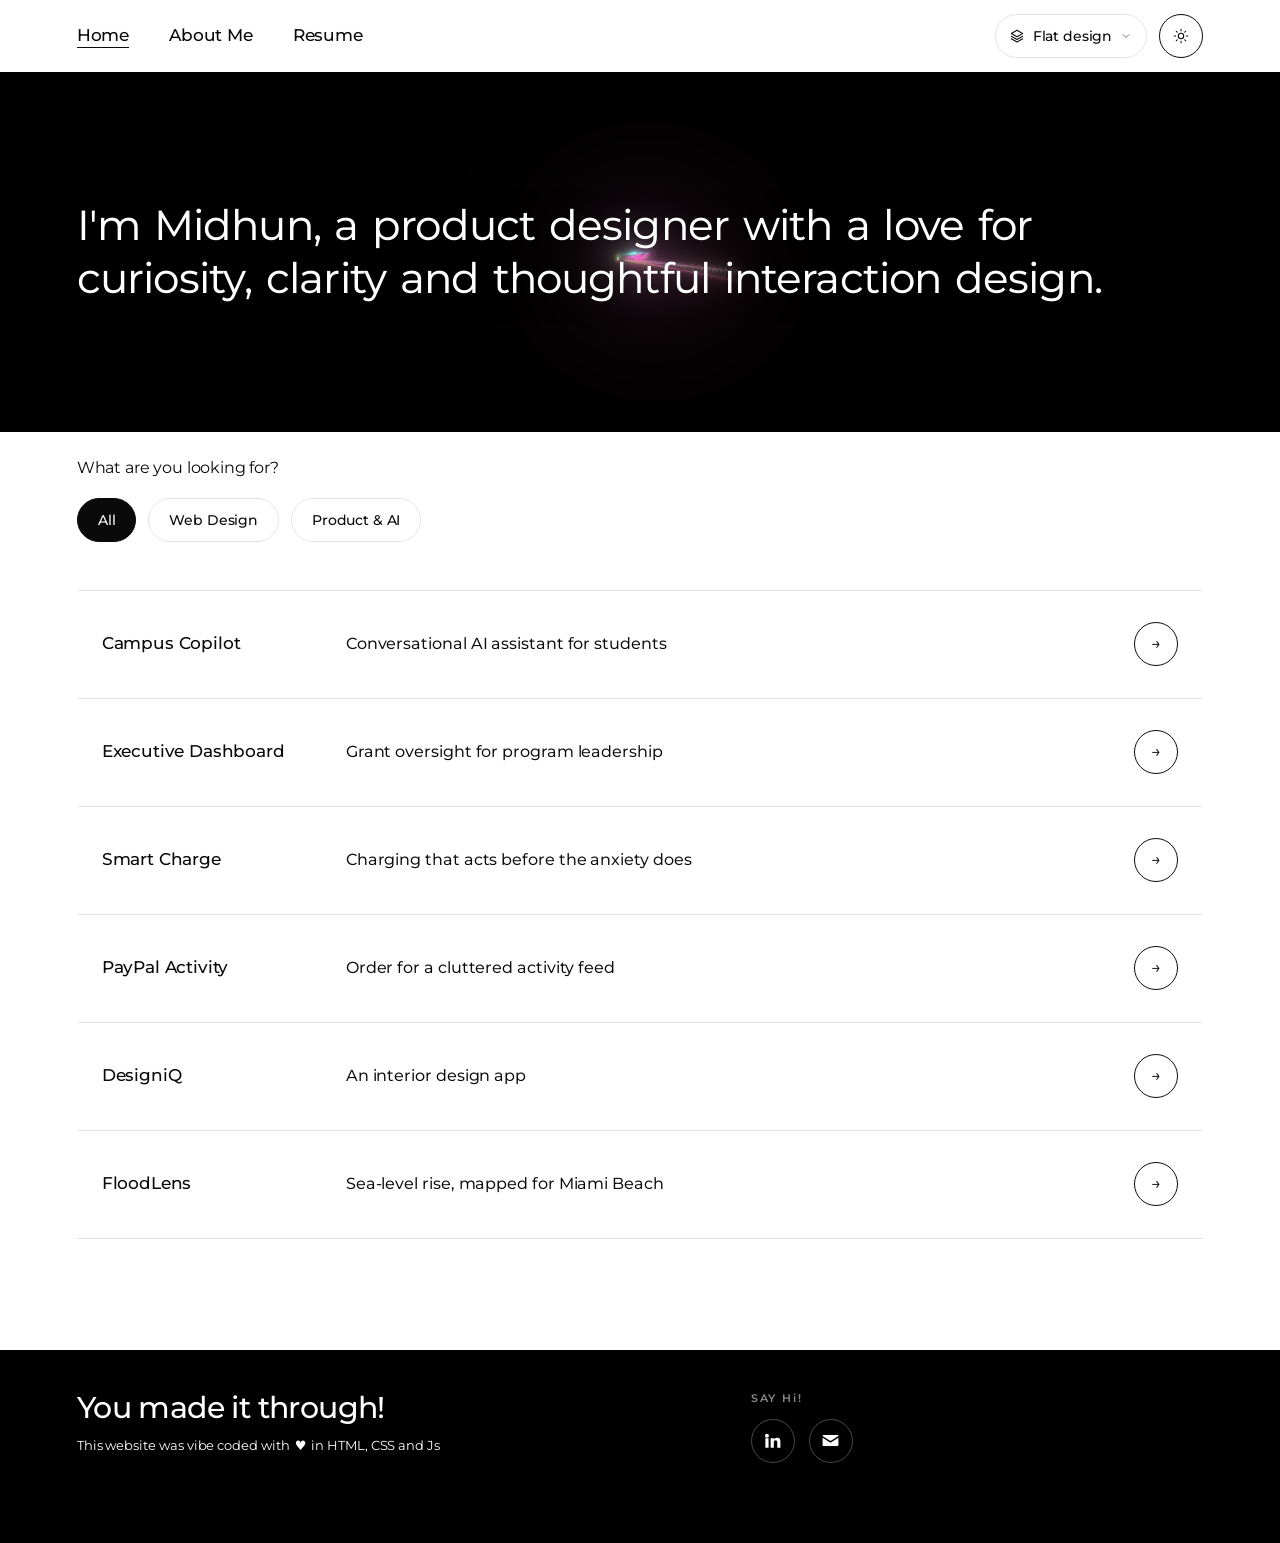
==== index.html @ 8c3e2297 "Add the FloodLens case study A new case study page for FloodLens, a 3D sea-level-rise map, with a he" ====
<!DOCTYPE html>
<html lang="en">
<head>
  <meta charset="UTF-8" />
  <meta name="viewport" content="width=device-width, initial-scale=1.0" />
  <title>Midhun - Product Designer</title>
  <meta name="description" content="Midhun is a product designer with a love for curiosity, clarity, and thoughtful interaction design." />
  <link rel="icon" type="image/png" href="images/portfolio-favicon.png" />
  <link rel="apple-touch-icon" href="images/portfolio-favicon.png" />

  <!-- Set theme BEFORE first paint (no flash) -->
  <script>
    (function () {
      try {
        var saved = localStorage.getItem('theme');
        var theme = saved || 'light';   // light by default; dark only once a visitor chooses it
        document.documentElement.setAttribute('data-theme', theme);
      } catch (e) {}
    })();

    // Morphism (visual system) — independent of light/dark above, which is
    // why it has its own attribute and its own storage key. To change what
    // a first-time visitor sees, change `fallback`. Phones have no switcher,
    // so this is also what every phone shows.
    (function () {
      var M = window.MORPHISM = {
        key: 'morphism',
        systems: ['flat', 'skeuomorphic', 'neumorphic', 'glass', 'clay'],
        fallback: 'flat'
      };
      var saved = null;
      try { saved = localStorage.getItem(M.key); } catch (e) {}
      document.documentElement.setAttribute('data-morphism',
        M.systems.indexOf(saved) !== -1 ? saved : M.fallback);
    })();
  </script>
  <script src="morphism/morphism.js" defer></script>

  <style>
    @import url('https://fonts.googleapis.com/css2?family=Montserrat:wght@300..700&display=swap');

    /* ── Reset & Base ─────────────────────────────────── */
    *, *::before, *::after {
      box-sizing: border-box;
      margin: 0;
      padding: 0;
    }

    :root {
      --bg:        #FFFFFF;
      --ink:       #0A0A0A;
      --muted:     #8A8A8A;
      --desc:      #46554F;   /* row descriptions: readable, clearly secondary */

      /* Row motion. The old curve (.22,1,.36,1) was 77% done in the first
         quarter of its duration, which read as a snap however long it ran.
         This one eases in as well as out, and hover-intent is applied in JS
         via .is-open.

         --row-out MUST equal --row-in. In a hand-off the outgoing row shrinks
         by 240px while the incoming one grows by the same 240px, so the target
         row's lower edge only holds still if both run on the same clock. At
         520 against 720 that edge swept 83px upward at t=220ms and back again
         — more than enough to slide out from under a moving cursor, fire
         mouseleave, and dump you on the row below the one you aimed at. */
      --row-ease: cubic-bezier(0.5, 0, 0.15, 1);
      --row-in:   720ms;
      --row-out:  720ms;
      /* How long the pointer must rest on a row before it opens. Lives here
         rather than in the script so the two halves of "how fast does this
         feel" — the wait and the motion — sit together and can be tuned
         together. At 0 a row opens the instant the pointer crosses into it,
         which also means a sweep down the list opens each row it passes. */
      --hover-intent: 0ms;
      --rule:      #E5E5E5;
      --hover-bg:  #F7F7F7;
      --preview-bg:#EDEDEA;
      --footer-bg: #000000;
      --footer-ink:#FFFFFF;
      --footer-muted:#8A8A8A;

      --font-sans: 'Montserrat', system-ui, -apple-system, sans-serif;

      --nav-h:     72px;
      --side:      clamp(28px, 6vw, 144px);
      --max-content: 1920px;
    }

    [data-theme="dark"] {
      --bg:        #0a0a0b;
      --ink:       #F2F2EE;
      --muted:     #888885;
      --desc:      #A9BCB5;
      --rule:      #232320;
      --hover-bg:  #1A1A18;
      --preview-bg:#1A1A18;
      --footer-bg: #000000;
      --footer-ink:#FFFFFF;
      --footer-muted:#8A8A8A;
    }

    html { scroll-behavior: smooth; }

    body {
      background: var(--bg);
      color: var(--ink);
      font-family: var(--font-sans);
      font-size: 16px;
      line-height: 1.5;
      -webkit-font-smoothing: antialiased;
      -moz-osx-font-smoothing: grayscale;
      overflow-x: hidden;
      font-weight: 400;
      transition: background-color 0.25s ease, color 0.25s ease;
    }

    a { color: inherit; text-decoration: none; }

    /* ── Page-load fade ───────────────────────────────── */
    @keyframes fadeUp {
      from { opacity: 0; transform: translateY(14px); }
      to   { opacity: 1; transform: translateY(0); }
    }

    .fade-in {
      opacity: 0;
      animation: fadeUp 0.7s cubic-bezier(0.22, 1, 0.36, 1) forwards;
    }
    .fade-in:nth-child(1) { animation-delay: 0.05s; }
    .fade-in:nth-child(2) { animation-delay: 0.15s; }
    .fade-in:nth-child(3) { animation-delay: 0.25s; }
    .fade-in:nth-child(4) { animation-delay: 0.35s; }

    /* ── Navigation (top left) ────────────────────────── */
    .site-header {
      position: sticky;
      top: 0;
      background: var(--bg);
      z-index: 100;
      padding: 16px var(--side) 16px;   /* 16 + 40px toggle + 16 = 72px */
      display: flex;
      align-items: center;
      gap: 64px;
    }

    .nav-links {
      display: flex;
      gap: 56px;
      list-style: none;
    }

    .nav-links a {
      font-size: 17px;
      font-weight: 500;
      color: var(--ink);
      letter-spacing: -0.01em;
      position: relative;
      padding-bottom: 3px;
      transition: opacity 0.2s;
    }

    .nav-links a::after {
      content: '';
      position: absolute;
      bottom: 0;
      left: 0;
      width: 0;
      height: 1.5px;
      background: var(--ink);
      transition: width 0.25s cubic-bezier(0.22, 1, 0.36, 1);
    }

    .nav-links a:hover::after,
    .nav-links a.active::after { width: 100%; }

    /* Mobile hamburger */
    .nav-toggle {
      display: none;
      flex-direction: column;
      gap: 5px;
      cursor: pointer;
      background: none;
      border: none;
      padding: 4px;
      margin-left: auto;
    }
    .nav-toggle span {
      display: block; width: 22px; height: 1.5px;
      background: var(--ink); transition: 0.3s;
    }

    /* ── Theme toggle ─────────────────────────────────── */
    .theme-toggle {
      margin-left: auto;
      width: 40px;
      height: 40px;
      border: 1px solid var(--ink);
      border-radius: 100px;
      background: transparent;
      color: var(--ink);
      cursor: pointer;
      display: flex;
      align-items: center;
      justify-content: center;
      transition: background-color 0.2s, color 0.2s;
      padding: 0;
      flex-shrink: 0;
    }
    .theme-toggle:hover {
      background: var(--ink);
      color: var(--bg);
    }
    .theme-toggle svg { width: 16px; height: 16px; }
    .theme-toggle .icon-moon { display: none; }
    [data-theme="dark"] .theme-toggle .icon-sun { display: none; }
    [data-theme="dark"] .theme-toggle .icon-moon { display: block; }

    /* ── Hero (dark tubes-cursor banner) ──────────────── */
    .hero {
      position: relative;
      overflow: hidden;
      background: #0a0a0b;
      min-height: 360px;
      display: flex;
      align-items: center;
      padding: clamp(24px, 3vw, 40px) var(--side);
      max-width: none;
    }

    #tubes-canvas {
      position: absolute;
      inset: 0;
      width: 100%;
      height: 100%;
      display: block;
      z-index: 0;
      pointer-events: none;
      background: #0a0a0b;
    }

    .hero > *:not(#tubes-canvas) { position: relative; z-index: 1; }

    /* Two lines across every desktop width. Two things were fighting it:
       max-width capped the line at 1180px when the hero column is 1267px, and
       the type scaled at 3.6vw while the column only grows at 88vw — so the
       sentence outran its container as the screen got wider. 3.3vw/46px keeps
       it at two lines from 1150px up; the 1500px cap stops it collapsing to a
       single line on an ultrawide. balance evens the two lines out. */
    .hero-statement {
      font-family: var(--font-sans);
      /* Montserrat is loaded as a variable font (300-700), so 440 is a real
         interpolation rather than a value rounded to the nearest cut. */
      font-weight: 440;
      font-size: clamp(30px, 3.3vw, 46px);
      line-height: 1.25;
      letter-spacing: -0.02em;   /* Montserrat is wide; a touch tighter at display size */
      word-spacing: 0.08em;
      color: #ffffff;
      text-shadow: 0 2px 26px rgba(0, 0, 0, 0.55);
      max-width: 1500px;
      text-wrap: balance;
    }

    /* ── Work section ─────────────────────────────────── */
    .work {
      padding: 24px var(--side) 0;
      max-width: var(--max-content);
    }

    .work-label {
      font-size: 16px;
      font-weight: 400;
      color: var(--ink);
      margin-bottom: 18px;
      letter-spacing: -0.01em;
    }

    /* ── Filter tabs ──────────────────────────────────── */
    .filters {
      display: flex;
      gap: 10px;
      flex-wrap: wrap;
      margin-bottom: 56px;
    }

    .filter-btn {
      padding: 8px 18px;
      border: 1px solid var(--rule);
      background: transparent;
      border-radius: 100px;
      font-family: var(--font-sans);
      font-size: 14px;
      font-weight: 500;
      color: var(--ink);
      cursor: pointer;
      transition: all 0.2s;
      white-space: nowrap;
      letter-spacing: -0.01em;
    }

    .filter-btn:hover {
      border-color: var(--ink);
    }

    .filter-btn.active {
      background: var(--ink);
      color: var(--bg);
      border-color: var(--ink);
    }

    /* ── Project list ─────────────────────────────────── */
    .projects-list {
      display: flex;
      flex-direction: column;
      border-top: 1px solid var(--rule);
      margin-bottom: clamp(80px, 10vw, 120px);
    }

    /* ── Footer ───────────────────────────────────────── */
    footer {
      background: var(--footer-bg);
      color: var(--footer-ink);
      padding: 40px var(--side) 80px;
      display: grid;
      grid-template-columns: 1.4fr 1fr;
      gap: 40px;
      align-items: start;
    }

    .footer-left h2 {
      font-size: clamp(22px, 2.4vw, 30px);
      font-weight: 500;
      line-height: 1.2;
      letter-spacing: -0.02em;
      color: var(--footer-ink);
      margin-bottom: 10px;
    }

    .footer-tagline {
      font-size: 13px;
      color: var(--footer-ink);
      font-weight: 400;
      letter-spacing: -0.005em;
    }

    .footer-tagline .heart { margin: 0 2px; }

    .footer-right h3 {
      font-size: 11px;
      font-weight: 600;
      letter-spacing: 0.18em;
      color: var(--footer-muted);
      margin-bottom: 12px;
    }

    /* Icon links. Circular buttons that invert on hover, matching the
       .theme-toggle in the nav — the underline-grow used for text links
       has nothing to sit under once the label is gone. */
    .footer-links { list-style: none; display: flex; flex-direction: row; gap: 14px; }
    .footer-links a {
      position: relative;
      display: inline-flex; align-items: center; justify-content: center;
      width: 42px; height: 42px; border-radius: 50%;
      border: 1px solid rgba(255, 255, 255, 0.28);
      color: var(--footer-ink);
      transition: transform 0.25s cubic-bezier(0.22, 1, 0.36, 1),
                  background-color 0.2s ease, border-color 0.2s ease, color 0.2s ease;
    }
    .footer-links a:hover,
    .footer-links a:focus-visible {
      transform: translateY(-2px);
      background: var(--footer-ink); color: var(--footer-bg);
      border-color: var(--footer-ink);
    }
    .footer-links a svg { width: 19px; height: 19px; display: block; }

    /* Visible label on hover and on keyboard focus. The text is pulled from
       aria-label with attr(), so there is exactly one source for the name and
       the two can never drift apart. Not a `title` attribute: that only
       appears after a delay, cannot be styled, and never shows for keyboard
       users. Pseudo-element content is not added to the accessible name when
       aria-label is present, so nothing is announced twice. */
    .footer-links a::after {
      content: attr(aria-label);
      position: absolute; top: calc(100% + 9px); left: 50%;
      transform: translateX(-50%) translateY(-3px);
      color: var(--footer-muted);
      font-size: 11.5px; font-weight: 400; letter-spacing: 0.01em;
      line-height: 1.3; white-space: nowrap;
      opacity: 0; pointer-events: none;
      transition: opacity 180ms ease, transform 180ms ease;
    }
    .footer-links a:hover::after,
    .footer-links a:focus-visible::after {
      opacity: 1; transform: translateX(-50%) translateY(0);
    }
    @media (prefers-reduced-motion: reduce) { .footer-links a::after { transition: none; } }

    @media (prefers-reduced-motion: reduce) { .footer-links a { transition: none; } }






    /* ── Responsive ───────────────────────────────────── */
    @media (max-width: 720px) {
      .site-header { padding: 14px var(--side) 14px; gap: 32px; }
      .nav-links { gap: 28px; }
      .nav-links a { font-size: 15px; }

      footer {
        grid-template-columns: 1fr;
        gap: 48px;
      }
    }

    @media (max-width: 480px) {
      :root { --side: 22px; }
      .nav-links { gap: 22px; }
      .nav-links a { font-size: 14px; }
      .hero-statement { font-size: clamp(26px, 8vw, 36px); }
      .filters { gap: 6px; }
      .filter-btn { padding: 6px 14px; font-size: 13px; }
    }

    /* ══ PROTOTYPE: project rows, variants A & B ══════════ */


    .projects-list { border-top: 1px solid var(--rule); }

    /* Register the angle so the border can animate in pure CSS */
    @property --gb-angle {
      syntax: "<angle>";
      inherits: false;
      initial-value: 0deg;
    }

    .project-card {
      display: grid;
      grid-template-columns: auto minmax(0, 1fr) 56px;
      align-items: center; column-gap: 0;
      padding: 0 18px;
      position: relative;          /* anchors the border pseudo-elements */
      isolation: isolate;
      border-radius: 0;            /* rounds out on hover, so the ring matches */
      border-bottom: 1px solid var(--rule);
      /* NB: no overflow:hidden here - it would clip the blurred outer glow.
         .p-media and .p-text clip their own content instead. */
      transition: height var(--row-out) var(--row-ease),
                  padding var(--row-out) var(--row-ease),
                  border-radius 200ms ease, border-color 200ms ease;
    }
    .project-card.is-open {
      border-radius: 12px;
      border-bottom-color: transparent;   /* the ring replaces the divider */
      padding: 0 34px;                    /* pull content off the glowing edge */
      transition: height var(--row-in) var(--row-ease),
                  padding var(--row-in) var(--row-ease),
                  border-radius 380ms ease, border-color 380ms ease;
    }
    /* ...and hide the neighbouring rules too, otherwise the divider above the
       hovered row (or the list's top rule) cuts straight across its rounded
       corners, reading as a doubled line right where the glow curves. */
    .projects-list > .project-card:has(+ .project-card.is-open) { border-bottom-color: transparent; }
    .projects-list:has(> .project-card:first-child.is-open) { border-top-color: transparent; }

    /* used for one synchronous frame while JS measures the open layout */
    .project-card.is-measuring,
    .project-card.is-measuring * { transition: none !important; }

    /* the traced gradient border (masked to just the 1.75px ring) */
    .project-card::before {
      content: "";
      position: absolute;
      inset: 0;
      border-radius: inherit;
      padding: 2.75px;             /* one clean, slightly thicker line */
      background: conic-gradient(from var(--gb-angle),
        #c7f000, #8CF0B4, #f4c85f, #ef5f56, #5b95e8, #c7f000);
      -webkit-mask: linear-gradient(#000 0 0) content-box, linear-gradient(#000 0 0);
              mask: linear-gradient(#000 0 0) content-box, linear-gradient(#000 0 0);
      -webkit-mask-composite: xor;
              mask-composite: exclude;
      opacity: 0;
      pointer-events: none;
      transition: opacity .2s ease;
    }

    /* No second blurred ring — a single crisp gradient line reads cleaner. */

    .project-card.is-open::before { opacity: 1; animation: gb-spin 8s linear infinite;
      transition: opacity 460ms ease 90ms; }

    @keyframes gb-spin { to { --gb-angle: 360deg; } }
    @media (prefers-reduced-motion: reduce) {
      .project-card.is-open::before { animation: none; }
    }


    /* title sits above its description in BOTH states, so nothing has to jump
       grid cells on hover — the thumbnail just slides in and pushes it across */
    /* At rest: title in its own column with the one-liner beside it.
       On hover: the same elements stack, title above description. */
    .p-body { min-width: 0; display: flex; flex-direction: row; align-items: baseline; gap: 34px;
              transition: gap var(--row-out) var(--row-ease); }
    .project-card.is-open .p-body { transition: gap var(--row-in) var(--row-ease); }
    .p-title { flex: 0 0 210px; }
    .p-text  { flex: 1 1 auto; }
    .project-card.is-open .p-body {
      /* stretch, not flex-start: .p-text has absolutely-positioned children,
         so it has no intrinsic width and would collapse to zero */
      flex-direction: column; align-items: stretch;
    }
    .project-card.is-open .p-title { flex: 0 0 auto; }
    .p-title {
      font-size: 17px; font-weight: 500; letter-spacing: -0.01em; color: inherit;
      line-height: 1.25;
      transition: font-size var(--row-out) var(--row-ease);
    }
    .project-card.is-open .p-title { transition: font-size 620ms var(--row-ease) 80ms; }
    .p-text { position: relative; min-width: 0; }
    /* The visible line is always in normal flow and the hidden one is taken
       out of it, so .p-text is exactly as tall as its content - a fixed height
       clipped longer descriptions once the column narrowed. */
    .p-line, .p-full {
      line-height: 1.55; letter-spacing: -0.005em; color: inherit;
    }
    /* Fixed sizes on purpose. Animating the description's font-size re-wrapped
       it on every frame, which read as the paragraph crawling around. */
    .p-line { font-size: 16px; font-weight: 450; }   /* at 15px regular the one-liner read thin; still a step below the 17px 500 titles */
    .p-full { font-size: 17px; }

    /* Opening: the one-liner leaves at once and the paragraph comes in with the
       title. It can do that without churning because JS pins .p-text to its
       final width first, so the text wraps once and then simply travels. */
    .project-card.is-open .p-line { transition: opacity 160ms ease; }
    .project-card.is-open .p-full { transition: opacity 460ms ease 90ms; }

    /* Closing: the paragraph goes first, the one-liner returns after. */
    .p-full { transition: opacity 180ms ease; }
    .p-line { transition: opacity 260ms ease 180ms; }
    .p-full { position: absolute; top: 0; left: 0; right: 0; }
    .project-card.is-open .p-line { position: absolute; top: 0; left: 0; right: 0; }
    .project-card.is-open .p-full { position: static; }
    .p-full { color: var(--desc); }
    /* the compact line must never wrap — .p-text is only one line tall at rest */
    .p-line { white-space: nowrap; overflow: hidden; text-overflow: ellipsis; }
    .p-full { opacity: 0; }

    /* Nothing is cropped, and every thumbnail gets real rounded corners.
       Key detail: the media element is sized by HEIGHT with width:auto, so its
       box takes the asset's own aspect ratio (Campus Copilot is 1.5, the rest
       1.6) and the painted image fills that box exactly. border-radius then
       clips the actual image edge. With width:100% + object-fit:contain the
       box stayed 360px wide while the image sat inset inside it, so the
       rounded corners were nowhere near the image — which is why that one
       still looked sharp. */
    .p-media {
      overflow: hidden; background: transparent;
      display: flex; align-items: center; justify-content: center;
      transition: width var(--row-out) var(--row-ease),
                  height var(--row-out) var(--row-ease),
                  margin-right var(--row-out) var(--row-ease),
                  opacity 200ms ease;
    }
    /* the space opens first, the picture fades in behind it */
    .project-card.is-open .p-media {
      transition: width var(--row-in) var(--row-ease),
                  height var(--row-in) var(--row-ease),
                  margin-right var(--row-in) var(--row-ease),
                  opacity 460ms ease 180ms;
    }
    .p-media img, .p-media video {
      height: 100%; width: auto; max-width: 100%;
      object-fit: contain; display: block;
      border-radius: 10px;
    }

    .p-arrow {
      width: 44px; height: 44px; border: 1px solid currentColor; border-radius: 50%;
      display: flex; align-items: center; justify-content: center;
      font-size: 17px; color: inherit; justify-self: end;
      transition: transform 250ms ease;
    }
    .project-card.is-open .p-arrow { transform: translateX(6px); transition: transform 620ms var(--row-ease) 80ms; }

    /* ── Row states: compact, growing on hover ──
       Expanded height = media height (360 / 1.6 = 225) + breathing room,
       so the whole thumbnail is visible at full size, never cropped. */
    .project-card { height: 92px; }
    .p-media { width: 0; height: 0; margin-right: 0; opacity: 0; }

    /* expanded: 380px-wide thumbnail (380 / 1.6 = 238 tall) + larger type */
    .project-card.is-open { height: 332px; }
    .project-card.is-open .p-media { width: 440px; height: 275px; margin-right: 40px; opacity: 1; }
    .project-card.is-open .p-body  { gap: 12px; }
    .project-card.is-open .p-title { font-size: 25px; }
    .project-card.is-open .p-full  { opacity: 1; }
    .project-card.is-open .p-line  { opacity: 0; }

    /* ── Touch / small screens: always expanded, no hover needed ── */
    @media (max-width: 1150px) {
      .project-card, .project-card.is-open {
        height: auto; grid-template-columns: 1fr; gap: 14px; padding: 24px 16px;
        border-radius: 0; border-bottom-color: var(--rule);
      }
      .project-card.is-open::before { opacity: 0; animation: none; }
      .p-text, .project-card.is-open .p-text { position: static; height: auto; }
      .p-line { display: none; }
      .p-full, .project-card.is-open .p-full { position: static; opacity: 1; }
      .p-media, .project-card.is-open .p-media { width: 100%; height: 190px; margin-right: 0; opacity: 1; }
      .p-body, .project-card.is-open .p-body { flex-direction: column; align-items: stretch; gap: 10px; }
      .p-title, .project-card.is-open .p-title { font-size: 19px; flex: 0 0 auto; }
      .p-full, .project-card.is-open .p-full { font-size: 15px; }
      .p-arrow { display: none; }
    }

    /* Filter hidden cards */
    .project-card[data-hidden="true"] { display: none; }

    /* A launching row travels to 112vw, which widens the document and would
       hand the page a horizontal scrollbar for the length of the flight.
       Deliberately clip and not hidden: hidden would make <html> a scroll
       container and break the sticky nav. */
    html.is-launching { overflow-x: clip; }

    /* The launch animates transform on a row that has never been animated
       before, so the browser builds its compositor layer during the first
       frame — a hitch you see once per row and never again, which is exactly
       when it was being reported. Promoting on list hover gives that work
       hundreds of milliseconds of warning, and it is dropped the moment the
       pointer leaves so nothing is held on a layer it does not need. */
    .projects-list:hover .project-card { will-change: transform, opacity; }

    /* box-shadow cannot be composited: interpolating it in the launch keyframes
       repainted the row — including its 440px thumbnail — on every frame of the
       lift, and the first repaint of each row is the expensive one because
       nothing is rastered yet. As a CSS transition on its own it is one
       property the browser can handle independently of the transform running
       on the compositor. */
    .project-card.is-lifting {
      box-shadow: 0 26px 62px -20px rgba(0, 0, 0, 0.34);
      transition: box-shadow 200ms cubic-bezier(.22,.7,.3,1);
    }
    /* While a row is in flight the list answers to nothing. The guard in JS is
       the real defence; this makes it impossible for a stray mouseenter to be
       generated in the first place as the flying row leaves the cursor. */
    html.is-launching .projects-list { pointer-events: none; }

    /* gb-spin animates --gb-angle inside a conic-gradient, so the ring repaints
       every frame for as long as a row is open — including all 1120ms of the
       launch, competing with it for the main thread. Nobody can see an 8s
       rotation during a flight that lasts one eighth of it, so it stands still
       until the row has gone. */
    html.is-launching .project-card::before { animation: none; }
  </style>

  <!-- Four visual systems over the one structure above: tokens, then the
       shared shell (header, switcher, footer), then this page's skins. -->
  <link rel="stylesheet" href="morphism/tokens.css" />
  <link rel="stylesheet" href="morphism/shell.css" />
  <link rel="stylesheet" href="morphism/home.css" />
</head>
<body>

  <!-- ── Header: navigation | style picker, light-dark ───── -->
  <header class="site-header">
    <nav class="site-nav" aria-label="Primary">
      <ul class="nav-links">
        <li><a href="#" class="active" aria-current="page">Home</a></li>
        <li><a href="about.html">About Me</a></li>
        <li><a href="SrinivasMidhun_Resume.pdf" target="_blank" rel="noopener">Resume</a></li>
      </ul>
    </nav>

    <!-- One button names the current style and opens the five. Inside is a
         single native radio group, so arrow keys move the choice and the
         checked one is announced. -->
    <div class="style-picker" id="style-picker">
      <button class="style-btn" id="style-btn" type="button" aria-expanded="false" aria-controls="style-menu" aria-describedby="morph-hint-text">
        <svg class="style-btn-icon" viewBox="0 0 24 24" aria-hidden="true">
          <path d="M12 3.5l8.5 4.75L12 13 3.5 8.25z"/>
          <path d="M3.5 12.5 12 17.25l8.5-4.75"/>
          <path d="M3.5 16.25 12 21l8.5-4.75"/>
        </svg>
        <span class="sr-only">Interface style: </span><span id="style-btn-name">Flat design</span>
        <svg class="style-btn-chev" viewBox="0 0 24 24" aria-hidden="true"><path d="m6 9 6 6 6-6"/></svg>
      </button>
      <div class="style-menu" id="style-menu" hidden>
        <fieldset class="morph-switch" id="morph-switch">
          <legend class="style-menu-title">Interface style</legend>
          <label class="morph-opt">
            <input class="morph-input" type="radio" name="morphism" value="flat" autocomplete="off">
            <span class="morph-text">Flat design</span>
          </label>
          <label class="morph-opt">
            <input class="morph-input" type="radio" name="morphism" value="skeuomorphic" autocomplete="off">
            <span class="morph-text">Skeuomorphism</span>
          </label>
          <label class="morph-opt">
            <input class="morph-input" type="radio" name="morphism" value="neumorphic" autocomplete="off">
            <span class="morph-text">Neumorphism</span>
          </label>
          <label class="morph-opt">
            <input class="morph-input" type="radio" name="morphism" value="glass" autocomplete="off">
            <span class="morph-text">Glassmorphism</span>
          </label>
          <label class="morph-opt">
            <input class="morph-input" type="radio" name="morphism" value="clay" autocomplete="off">
            <span class="morph-text">Claymorphism</span>
          </label>
        </fieldset>
      </div>
      <p class="morph-hint" id="morph-hint" role="note" hidden><span id="morph-hint-text">See this portfolio in four other UI styles</span>
        <button class="morph-hint-close" type="button" aria-label="Dismiss tip">×</button></p>
    </div>
    <!-- mark the active style, and name it on the button, before the header is first painted -->
    <script>
      (function () {
        var m = document.documentElement.getAttribute('data-morphism');
        var el = m && document.querySelector('#morph-switch .morph-input[value="' + m + '"]');
        if (!el) return;
        el.checked = true;
        document.getElementById('style-btn-name').textContent = el.parentNode.textContent.trim();
      })();
    </script>

    <button class="theme-toggle" id="theme-toggle" aria-label="Toggle dark mode" type="button">
      <svg class="icon-sun" viewBox="0 0 24 24" fill="none" stroke="currentColor" stroke-width="1.6" stroke-linecap="round" stroke-linejoin="round">
        <circle cx="12" cy="12" r="4"/>
        <path d="M12 2v2M12 20v2M4.93 4.93l1.41 1.41M17.66 17.66l1.41 1.41M2 12h2M20 12h2M4.93 19.07l1.41-1.41M17.66 6.34l1.41-1.41"/>
      </svg>
      <svg class="icon-moon" viewBox="0 0 24 24" fill="none" stroke="currentColor" stroke-width="1.6" stroke-linecap="round" stroke-linejoin="round">
        <path d="M21 12.79A9 9 0 1 1 11.21 3 7 7 0 0 0 21 12.79z"/>
      </svg>
    </button>
  </header>

  <!-- ── Hero ─────────────────────────────────────────── -->
  <section class="hero" aria-label="Introduction">
    <canvas id="tubes-canvas" aria-hidden="true"></canvas>
    <h1 class="hero-statement fade-in">
      I'm Midhun, a product designer with a love for curiosity, clarity and thoughtful interaction design.
    </h1>
  </section>

  <!-- ── Work / Case Studies ──────────────────────────── -->
  <section class="work" id="work" aria-label="Selected work">

    <p class="work-label fade-in">What are you looking for?</p>

    <div class="filters fade-in" role="group" aria-label="Filter projects">
      <button class="filter-btn active" data-filter="all" aria-pressed="true" type="button"><span class="btn-text" data-text="All">All</span></button>
      <button class="filter-btn" data-filter="web" aria-pressed="false" type="button"><span class="btn-text" data-text="Web Design">Web Design</span></button>
      <button class="filter-btn" data-filter="product" aria-pressed="false" type="button"><span class="btn-text" data-text="Product &amp; AI">Product &amp; AI</span></button>
    </div>

    <!-- Case studies placeholder grid -->
    <div class="projects-list fade-in">

      <a class="project-card" href="campus-copilot.html" data-category="web product">
        <span class="p-media"><img src="images/Campus-copilot-Mockup.png" alt="" loading="lazy"></span>
        <span class="p-body">
          <span class="p-title">Campus Copilot</span>
          <span class="p-text">
            <span class="p-line">Conversational AI assistant for students</span>
            <span class="p-full">A conversational AI assistant designed to simplify campus onboarding and service discovery for 10,000+ incoming students annually.</span>
          </span>
        </span>
        <span class="p-arrow" aria-hidden="true">→</span>
      </a>

      <a class="project-card" href="executivedashboard.html" data-category="web">
        <span class="p-media"><video src="images/executivedashboard-mockup.mp4" autoplay loop muted playsinline preload="metadata"></video></span>
        <span class="p-body">
          <span class="p-title">Executive Dashboard</span>
          <span class="p-text">
            <span class="p-line">Grant oversight for program leadership</span>
            <span class="p-full">An internal PennTAP dashboard built for executive stakeholders to monitor $40M funding distribution and long-term program performance at scale.</span>
          </span>
        </span>
        <span class="p-arrow" aria-hidden="true">→</span>
      </a>

      <a class="project-card" href="smartcharge.html" data-category="product">
        <span class="p-media"><img src="images/smart-charge-mockup.png" alt="" loading="lazy"></span>
        <span class="p-body">
          <span class="p-title">Smart Charge</span>
          <span class="p-text">
            <span class="p-line">Charging that acts before the anxiety does</span>
            <span class="p-full">A proactive charging experience that addresses the low-battery anxiety experienced by nearly 90% of smartphone users.</span>
          </span>
        </span>
        <span class="p-arrow" aria-hidden="true">→</span>
      </a>

      <a class="project-card" href="paypal.html" data-category="product">
        <span class="p-media"><img src="images/PayPal-Mockup.png" alt="" loading="lazy"></span>
        <span class="p-body">
          <span class="p-title">PayPal Activity</span>
          <span class="p-text">
            <span class="p-line">Order for a cluttered activity feed</span>
            <span class="p-full">Reimagining financial activity management for 200M+ users through smarter organization, personalized categorization, and reduced cognitive overload.</span>
          </span>
        </span>
        <span class="p-arrow" aria-hidden="true">→</span>
      </a>

      <a class="project-card" href="designiq.html" data-category="product">
        <span class="p-media"><img src="images/Interior-design-mockup.png" alt="" loading="lazy"></span>
        <span class="p-body">
          <span class="p-title">DesigniQ</span>
          <span class="p-text">
            <span class="p-line">An interior design app</span>
            <span class="p-full">Transforming interior design exploration through an AI-enhanced platform that delivered 10× higher engagement and contributed to over 10M in sales growth.</span>
          </span>
        </span>
        <span class="p-arrow" aria-hidden="true">→</span>
      </a>

      <a class="project-card" href="floodlens.html" data-category="web">
        <span class="p-media"><img src="images/floodlens/hero-per-foot@2x.webp" alt="" loading="lazy"></span>
        <span class="p-body">
          <span class="p-title">FloodLens</span>
          <span class="p-text">
            <span class="p-line">Sea-level rise, mapped for Miami Beach</span>
            <span class="p-full">A 3D map that turns NOAA sea-level-rise data into two plain answers: how much of the city each foot covers, and when water reaches a building.</span>
          </span>
        </span>
        <span class="p-arrow" aria-hidden="true">→</span>
      </a>

    </div>
  </section>

  <!-- ── Floating preview tooltip (follows cursor on case-study hover) ─ -->
  <!-- floating cursor preview retired: the visual now lives inside each row -->

  <!-- ── Footer ───────────────────────────────────────── -->
  <footer id="contact">
    <div class="footer-left">
      <h2>You made it through!</h2>
      <p class="footer-tagline">This website was vibe coded with <span class="heart">♥</span> in HTML, CSS and Js</p>
    </div>
    <div class="footer-right">
      <h3>SAY Hi!</h3>
      <ul class="footer-links">
        <li><a href="https://www.linkedin.com/in/srinivas-midhun" target="_blank" rel="noopener" aria-label="LinkedIn"><svg viewBox="0 0 24 24" fill="currentColor" aria-hidden="true" focusable="false"><path d="M4.98 3.5a2.5 2.5 0 1 1 0 5 2.5 2.5 0 0 1 0-5zM3 9h4v12H3V9zm7 0h3.83v1.64h.06c.53-1 1.84-2.06 3.79-2.06C21.4 8.58 22 11 22 14.16V21h-4v-6.06c0-1.45-.03-3.31-2.02-3.31-2.02 0-2.33 1.58-2.33 3.21V21h-4V9z"/></svg></a></li>
        <li><a href="mailto:srinivasmidhunw@gmail.com" aria-label="Email"><svg viewBox="0 0 24 24" fill="currentColor" aria-hidden="true" focusable="false"><path d="M3 5h18a1 1 0 0 1 1 1v.24l-9.47 5.93a1 1 0 0 1-1.06 0L2 6.24V6a1 1 0 0 1 1-1zm19 3.6V18a1 1 0 0 1-1 1H3a1 1 0 0 1-1-1V8.6l8.94 5.6a2 2 0 0 0 2.12 0L22 8.6z"/></svg></a></li>
      </ul>
    </div>
  </footer>

  <script>
    // ── Theme toggle ──────────────────────────────────────
    const themeBtn = document.getElementById('theme-toggle');
    if (themeBtn) {
      themeBtn.addEventListener('click', () => {
        const cur = document.documentElement.getAttribute('data-theme') || 'light';
        const next = cur === 'light' ? 'dark' : 'light';
        const apply = () => document.documentElement.setAttribute('data-theme', next);
        // same cross-fade as switching morphism, when morphism.js is running
        if (window.MORPHISM && window.MORPHISM.transition) window.MORPHISM.transition(apply);
        else apply();
        try { localStorage.setItem('theme', next); } catch (e) {}
      });
    }

    // ── Project filter ────────────────────────────────────
    const filterBtns = document.querySelectorAll('.filter-btn');
    const cards = document.querySelectorAll('.project-card');

    filterBtns.forEach(btn => {
      btn.addEventListener('click', () => {
        const filter = btn.dataset.filter;
        filterBtns.forEach(b => { b.classList.remove('active'); b.setAttribute('aria-pressed', 'false'); });
        btn.classList.add('active');
        btn.setAttribute('aria-pressed', 'true');
        cards.forEach(card => {
          const cats = (card.dataset.category || '').split(/\s+/);
          const show = filter === 'all' || cats.includes(filter);
          card.setAttribute('data-hidden', !show);
        });
      });
    });


    // ── Project rows: hover intent, hand-off, and launch ──────────────
    // One block, because hovering and launching share state and the launch has
    // to be able to shut hovering down.
    //
    // Hover. Expanding is driven by .is-open rather than :hover, so a short
    // delay can gate it and a sweep down the list does not detonate every row
    // it crosses. A row stays open until another takes over, or until the
    // pointer leaves the list: closing on the row's own mouseleave used to pull
    // 240px out of the layout mid-gesture, and the row that slid under the
    // cursor was three further down (332 / 92 = 3.6 rows).
    //
    // Launch. The row lifts, loads backwards, then fires off the right edge
    // while the rest recede. Two things this must not do, both of which it did:
    //   · let a pending hover-intent fire after the click, so the row expands
    //     first and only then launches;
    //   · let the list keep reacting to the pointer, because a flying row moves
    //     out from under the cursor and whatever is beneath it takes the hover,
    //     opens, and shoves the launching row's own slot 240px down — which
    //     reads as the row vanishing and a different one opening.
    // `launching` closes both doors, and is only reopened by pageshow.
    (function () {
      // read per hover, so --hover-intent can be changed live
      function hoverIntent() {
        var v = getComputedStyle(document.documentElement).getPropertyValue('--hover-intent').trim();
        var n = parseFloat(v) || 0;
        return /ms\s*$/.test(v) ? n : n * 1000;
      }
      var canHover = window.matchMedia && window.matchMedia('(hover: hover) and (pointer: fine)').matches;
      var reduced  = window.matchMedia && window.matchMedia('(prefers-reduced-motion: reduce)').matches;
      if (!canHover) return;   // touch: the responsive rules show rows expanded

      // Below 1150px the stylesheet switches to the always-expanded layout:
      // every row is open, there is nothing left for hover to reveal, and
      // .p-text goes position:static. Running any of this there pinned and
      // unpinned the text column's width on every hover and every click, for
      // no visual gain. It is a live query, not a one-off read, so resizing
      // the window across the breakpoint does the right thing either way.
      var DESKTOP = window.matchMedia('(min-width: 1151px)');

      var list  = document.querySelector('.projects-list');
      var cards = Array.prototype.slice.call(document.querySelectorAll('.project-card'));
      // One timer for the whole list, not one per row: a fast sweep must not
      // leave an earlier row still queued to open behind the one you settle on.
      var timer = null;
      var launching = false;

      // The text column narrows as the thumbnail slides open, which would
      // re-wrap the paragraph on every frame. So measure the open layout
      // first (transitions off, all within one synchronous block, so nothing
      // paints) and pin .p-text to that width. The paragraph then wraps once
      // and simply travels across with the title.
      function pinFinalWidth(card, text) {
        card.classList.add('is-measuring');
        card.classList.add('is-open');
        var w = text.getBoundingClientRect().width;
        card.classList.remove('is-open');
        void card.offsetHeight;                 // flush, so the real open animates
        card.classList.remove('is-measuring');
        text.style.width = w + 'px';
      }

      function closeCard(card) {
        card.classList.remove('is-open');
        card.querySelector('.p-text').style.width = '';
      }

      function openCard(card) {
        if (launching) return;
        cards.forEach(function (other) { if (other !== card) closeCard(other); });
        pinFinalWidth(card, card.querySelector('.p-text'));
        card.classList.add('is-open');
      }

      function closeAll() { clearTimeout(timer); cards.forEach(closeCard); }

      // A mouseenter the pointer did not cause is the page moving underneath a
      // still cursor, and must not reassign which project you are looking at.
      var ptr = { x: -1, y: -1, movedAt: -1e9 }, scrolledAt = -1e9;
      addEventListener('mousemove', function (e) {
        ptr.x = e.clientX; ptr.y = e.clientY; ptr.movedAt = performance.now();
      }, { passive: true });
      addEventListener('scroll', function () { scrolledAt = performance.now(); }, { passive: true });

      // Two things have to be true for the page, rather than the pointer, to be
      // responsible: the enter arrives at the coordinates the pointer already
      // had, and the most recent thing to happen was a scroll rather than a
      // movement.
      //
      // Time since the last mousemove cannot be used for this, which an earlier
      // version got wrong. The browser dispatches mouseenter BEFORE the
      // mousemove of the movement that caused it, so on entering a row the
      // newest mousemove is the one from before. Rest the pointer beside a row
      // and move in, and a time test reads "nothing moved" and drops a real
      // hover — you then had to leave and come back to open it.
      function movedByPage(e) {
        var samePlace = Math.abs(e.clientX - ptr.x) <= 1 && Math.abs(e.clientY - ptr.y) <= 1;
        return samePlace && scrolledAt > ptr.movedAt;
      }

      cards.forEach(function (card) {
        // The browser focuses an anchor on mousedown, and scrolls it into view
        // when it does not fit. An open row is 332px tall, so pressing one near
        // the fold scrolled the list out from under the cursor: the pointer
        // left the row, landed on the next one, the hand-off opened that
        // instead — and because mouseup then happened on a different element,
        // no click was ever dispatched and the launch never ran at all.
        card.addEventListener('mousedown', function (e) {
          if (e.button !== 0 || !DESKTOP.matches) return;
          e.preventDefault();   // no focus, therefore no scroll-into-view
        });

        card.addEventListener('mouseenter', function (e) {
          if (launching || !DESKTOP.matches) return;
          if (movedByPage(e)) return;
          clearTimeout(timer);
          timer = setTimeout(function () { openCard(card); }, hoverIntent());
        });
        card.addEventListener('focus', function () {
          if (launching || !DESKTOP.matches) return;
          clearTimeout(timer); openCard(card);
        });
        card.addEventListener('blur', function () {
          if (launching) return;
          closeCard(card);
        });
      });

      // The only way out is out of the list — including downward past the last
      // row, since an open row makes the list taller than its resting height.
      if (list) list.addEventListener('mouseleave', function () {
        if (!launching) closeAll();
      });

      // ── the launch ──────────────────────────────────────────────────
      // Reduced motion asked not to be moved, and a browser without WAAPI has
      // nothing to sequence with. Both keep the plain link.
      if (reduced || !document.documentElement.animate) return;

      var LIFT = { ms: 200, px: 20, scale: 1.02, ease: 'cubic-bezier(.22,.7,.3,1)' };
      var BACK = { ms: 200, px: 40,              ease: 'cubic-bezier(.4,0,.2,1)'   };
      var FIRE = { ms: 720, tilt: 0.5,           ease: 'cubic-bezier(.3,0,.7,.55)' };
      var RECEDE = 0.52;

      var UP   = 'translate3d(0,-' + LIFT.px + 'px,0) scale(' + LIFT.scale + ')';
      var LOAD = 'translate3d(-' + BACK.px + 'px,-' + LIFT.px + 'px,0) scale(' + LIFT.scale +
                 ') rotate(-' + (FIRE.tilt / 2) + 'deg)';
      var GONE = 'translate3d(112vw,-' + LIFT.px + 'px,0) scale(' + LIFT.scale +
                 ') rotate(' + FIRE.tilt + 'deg)';

      // Bring the list to a dead stop before anything flies, and change nothing
      // else. Every row jumps to its own terminal size, which kills any height
      // transition still in flight — a row caught mid-expansion or mid-collapse
      // would otherwise keep resizing for the whole 1120ms, either changing
      // size as it travels or dragging the launching row's slot with it.
      //
      // Rows that are already settled are not touched, which is the point. An
      // earlier version force-closed every other row so that only the launched
      // one was open; that rearranged a list nobody had asked to rearrange, and
      // clicking a compact row while a different row sat open yanked the whole
      // list 240px upward in the frame the click landed on.
      function settle() {
        cards.forEach(function (row) {
          row.classList.add('is-measuring');   // transition:none on it and its children
          void row.offsetHeight;               // flush, so the jump lands now
          row.classList.remove('is-measuring');
        });
      }

      function unwind() {
        launching = false;
        clearTimeout(timer);
        document.documentElement.classList.remove('is-launching');
        cards.forEach(function (c) {
          c.getAnimations().forEach(function (a) { a.cancel(); });
          c.style.zIndex = ''; c.style.willChange = ''; c.style.pointerEvents = '';
          c.classList.remove('is-lifting');
          // a bfcache restore can hand back a row still flagged open, with its
          // .p-text width pinned from a measurement taken before the launch
          closeCard(c);
        });
      }

      cards.forEach(function (card) {
        card.addEventListener('click', function (e) {
          // a deliberate open-in-new-tab is never hijacked
          if (e.metaKey || e.ctrlKey || e.shiftKey || e.altKey || e.button !== 0) return;
          if (!DESKTOP.matches) return;   // narrow window: plain navigation
          e.preventDefault();
          if (launching) return;

          launching = true;
          clearTimeout(timer);    // a queued hover-intent must not fire mid-launch
          settle();

          document.documentElement.classList.add('is-launching');
          card.style.zIndex = '20';
          card.style.willChange = 'transform';

          cards.forEach(function (other) {
            if (other === card) return;
            other.animate([{ opacity: 1,      transform: 'scale(1)' },
                           { opacity: RECEDE, transform: 'scale(.988)' }],
                          { duration: LIFT.ms + BACK.ms, easing: LIFT.ease, fill: 'forwards' });
          });

          card.classList.add('is-lifting');   // shadow rides a CSS transition, not the keyframes
          card.animate([{ transform: 'translate3d(0,0,0) scale(1)' }, { transform: UP }],
                       { duration: LIFT.ms, easing: LIFT.ease, fill: 'forwards' }).finished
            .then(function () {
              return card.animate([{ transform: UP }, { transform: LOAD }],
                                  { duration: BACK.ms, easing: BACK.ease, fill: 'forwards' }).finished;
            })
            .then(function () {
              return card.animate([{ transform: LOAD }, { transform: GONE }],
                                  { duration: FIRE.ms, easing: FIRE.ease, fill: 'forwards' }).finished;
            })
            .then(function () {
              // Set on completion, never at click time: a launch that gets
              // cancelled must not leave a flag behind to fire on some later,
              // unrelated navigation.
              try { sessionStorage.setItem('arrive-from-row', '1'); } catch (err) {}
              location.href = card.getAttribute('href');
            })
            // cancel() rejects an animation's finished promise, which is the
            // expected path when pageshow unwinds a launch. It must not surface
            // as an unhandled rejection, and the list has to be usable after.
            .catch(unwind);
        });
      });

      // Warm the destination while the row is open. The launch holds navigation
      // for 1120ms; prefetching means that time buys motion instead of a fetch
      // that could have started when the pointer arrived.
      var warmed = {};
      cards.forEach(function (card) {
        card.addEventListener('mouseenter', function () {
          var href = card.getAttribute('href');
          if (!href || warmed[href]) return;
          warmed[href] = 1;
          var link = document.createElement('link');
          link.rel = 'prefetch';
          link.href = href;
          document.head.appendChild(link);
        });
      });

      // Back out of a case study and the browser may hand this page back from
      // bfcache exactly as it was left: launching still true, a row still
      // pointer-locked, and fill:forwards frames holding it off the right edge.
      addEventListener('pageshow', unwind);
    })();

    // ── Smooth anchor scroll ──────────────────────────────
    document.querySelectorAll('a[href^="#"]').forEach(a => {
      a.addEventListener('click', e => {
        const href = a.getAttribute('href');
        if (href === '#') return;
        const target = document.querySelector(href);
        if (target) {
          e.preventDefault();
          target.scrollIntoView({ behavior: 'smooth', block: 'start' });
        }
      });
    });

    // ── Neon tubes cursor effect (hero banner) ────────────
    // Real 3D: three.js tube meshes on a spline, lit by point lights, with a
    // bloom pass. Served from js/tubes-cursor.js (self-hosted, so it can't
    // vanish if a CDN hiccups). If WebGL or the module is unavailable we fall
    // back to the 2D ribbon version below rather than leaving a black box.
    (function () {
      const canvas = document.getElementById('tubes-canvas');
      if (!canvas) return;

      import('./js/tubes-cursor.js')
        .then(function (mod) {
          mod.default(canvas, {
            tubes: {
              colors: ['#f967fb', '#53bc28', '#6958d5'],
              lights: {
                intensity: 200,
                colors: ['#83f36e', '#fe8a2e', '#ff008a', '#60aed5']
              }
            }
            // Idle sweep intentionally left at the library defaults
            // (sleepRadiusX 300 / sleepRadiusY 150, timeScales 1 and 2) - that is
            // the original path and bounds, and keeps the tubes travelling as a
            // tight bundle rather than spreading apart.
          });
          console.info('[hero] 3D tubes running (WebGL)');
        })
        .catch(function (err) {
          console.warn('[hero] 3D tubes unavailable, using 2D fallback:', err);
          start2DFallback();
        });
    })();

    // 2D ribbon fallback — only runs if the 3D effect can't start.
    function start2DFallback() {
      const canvas = document.getElementById('tubes-canvas');
      if (!canvas) return;
      const ctx = canvas.getContext('2d', { alpha: false });
      if (!ctx) return;

      const BG = '#0a0a0b';
      const REDUCED = window.matchMedia && window.matchMedia('(prefers-reduced-motion: reduce)').matches;

      // off = sideways offset, so the strands ride as a fanned ribbon bundle
      const STRANDS = [
        { rgb: '249,103,251', stiff: 0.115, damp: 0.760, w: 4.8, off: -17 },
        { rgb: '255,0,138',   stiff: 0.092, damp: 0.790, w: 4.2, off:  -8 },
        { rgb: '131,243,110', stiff: 0.072, damp: 0.812, w: 3.8, off:   1 },
        { rgb: '105,88,213',  stiff: 0.056, damp: 0.832, w: 3.4, off:  10 },
        { rgb: '254,138,46',  stiff: 0.043, damp: 0.850, w: 3.0, off:  19 }
      ];
      const TRAIL  = 55;   // points remembered per strand
      const CHUNKS = 7;    // sub-strokes, so the trail can taper
      const PASSES = [[8, 0.055], [3.2, 0.105], [1, 0.85]];   // wide halo → bright core

      const strands = STRANDS.map(function (s) {
        return { rgb: s.rgb, stiff: s.stiff, damp: s.damp, w: s.w, off: s.off,
                 x: 0, y: 0, vx: 0, vy: 0, pts: [] };
      });

      let W = 0, H = 0, tx = 0, ty = 0, lastMove = -1e9, raf = 0, visible = true, seeded = false;
      const t0 = performance.now();

      function resize() {
        const r = canvas.getBoundingClientRect();
        const dpr = Math.min(window.devicePixelRatio || 1, 2);
        W = Math.max(1, r.width); H = Math.max(1, r.height);
        canvas.width = Math.round(W * dpr);
        canvas.height = Math.round(H * dpr);
        ctx.setTransform(dpr, 0, 0, dpr, 0, 0);
        if (!seeded) {
          seeded = true; tx = W * 0.5; ty = H * 0.5;
          strands.forEach(function (s) { s.x = tx; s.y = ty; s.pts.length = 0; });
        }
      }

      // When the cursor is away, the target eases along a slow lissajous drift.
      function drift(now) {
        const t = (now - t0) / 1000;
        const dx = W * 0.5 + Math.cos(t * 1.05) * W * 0.34 + Math.cos(t * 0.41) * W * 0.07;
        const dy = H * 0.5 + Math.sin(t * 1.43) * H * 0.30 + Math.sin(t * 0.53) * H * 0.08;
        tx += (dx - tx) * 0.10;
        ty += (dy - ty) * 0.10;
      }

      function subPath(p, i0, i1) {
        ctx.beginPath();
        ctx.moveTo(p[i0 * 2], p[i0 * 2 + 1]);
        for (let i = i0 + 1; i < i1; i++) {
          const x = p[i * 2], y = p[i * 2 + 1];
          const nx = p[(i + 1) * 2], ny = p[(i + 1) * 2 + 1];
          ctx.quadraticCurveTo(x, y, (x + nx) / 2, (y + ny) / 2);
        }
        ctx.lineTo(p[i1 * 2], p[i1 * 2 + 1]);
      }

      function draw(s) {
        const p = s.pts, n = p.length / 2;
        if (n < 4) return;
        for (let k = 0; k < PASSES.length; k++) {
          const mul = PASSES[k][0], a = PASSES[k][1];
          for (let c = 0; c < CHUNKS; c++) {
            const i0 = Math.floor(c * (n - 1) / CHUNKS);
            const i1 = Math.floor((c + 1) * (n - 1) / CHUNKS);
            if (i1 - i0 < 1) continue;
            const f = (c + 1) / CHUNKS;                 // 0 at the tail → 1 at the head
            ctx.lineWidth = s.w * mul * (0.10 + f * 0.90);
            ctx.strokeStyle = 'rgba(' + s.rgb + ',' + (a * f * f) + ')';
            subPath(p, i0, i1);
            ctx.stroke();
          }
        }
        const hx = p[(n - 1) * 2], hy = p[(n - 1) * 2 + 1], rad = s.w * 13;
        const g = ctx.createRadialGradient(hx, hy, 0, hx, hy, rad);
        g.addColorStop(0, 'rgba(' + s.rgb + ',0.20)');
        g.addColorStop(1, 'rgba(' + s.rgb + ',0)');
        ctx.fillStyle = g;
        ctx.beginPath(); ctx.arc(hx, hy, rad, 0, Math.PI * 2); ctx.fill();
      }

      function step() {
        for (let i = 0; i < strands.length; i++) {
          const s = strands[i];
          s.vx = (s.vx + (tx - s.x) * s.stiff) * s.damp;
          s.vy = (s.vy + (ty - s.y) * s.stiff) * s.damp;
          s.x += s.vx; s.y += s.vy;
          // ride slightly to the side of the path, spreading wider the faster it travels
          const sp = Math.hypot(s.vx, s.vy);
          const k = sp > 0.001 ? (s.off * Math.min(1, sp / 9)) / sp : 0;
          s.pts.push(s.x - s.vy * k, s.y + s.vx * k);
          if (s.pts.length > TRAIL * 2) s.pts.splice(0, 2);
        }
      }

      function paint() {
        ctx.globalCompositeOperation = 'source-over';
        ctx.fillStyle = BG; ctx.fillRect(0, 0, W, H);
        ctx.globalCompositeOperation = 'lighter';
        ctx.lineCap = 'round'; ctx.lineJoin = 'round';
        for (let i = 0; i < strands.length; i++) draw(strands[i]);
      }

      function frame(now) {
        raf = 0;
        if (!visible) return;
        if (now - lastMove > 1600) drift(now);
        step();
        paint();
        raf = requestAnimationFrame(frame);
      }

      function start() { if (!raf && visible && !REDUCED) raf = requestAnimationFrame(frame); }
      function stop()  { if (raf) { cancelAnimationFrame(raf); raf = 0; } }

      window.addEventListener('pointermove', function (e) {
        const r = canvas.getBoundingClientRect();
        // only follow while the pointer is near the hero; otherwise let it drift
        if (e.clientY < r.top - 140 || e.clientY > r.bottom + 140) return;
        tx = e.clientX - r.left;
        ty = e.clientY - r.top;
        lastMove = performance.now();
      }, { passive: true });

      window.addEventListener('resize', resize);
      document.addEventListener('visibilitychange', function () {
        if (document.hidden) stop(); else start();
      });
      if ('IntersectionObserver' in window) {
        new IntersectionObserver(function (es) {
          visible = es[0].isIntersecting;
          if (visible) start(); else stop();
        }, { threshold: 0 }).observe(canvas);
      }

      resize();
      if (REDUCED) {
        // Reduced motion: no animation, but still show the ribbons rather than
        // an empty black band. Run the sim silently, then paint one frame.
        for (let i = 0; i < 150; i++) { drift(t0 + i * 16); step(); }
        paint();
        console.info('[hero] 2D fallback, static (prefers-reduced-motion)');
      } else {
        start();
        console.info('[hero] 2D fallback, animated');
      }
    }
  </script>

</body>
</html>
---- morphism/tokens.css ----
/* ══════════════════════════════════════════════════════════════════════
   Morphism tokens

   One component structure, five visual systems: the hosted flat design
   and four material ones. shell.css and home.css read only these; neither
   hard-codes a colour, shadow or radius. Each system has a light and a
   dark variant, because the site's light/dark toggle works in all five.

   Attribute: html[data-morphism] = flat | skeuomorphic | neumorphic | glass | clay.
   Deliberately not data-theme: that attribute, and localStorage "theme",
   already carry light/dark on every page of the site.

   The system's accent is --ui-accent, not --accent: each case study uses
   --accent for its product's own brand colour (Penn State navy, PayPal
   blue…), and a system must never repaint the work it is framing.

   Borders are always 1px in every system (transparent where a system has
   none), and spacing lives outside this file, so switching systems can
   never move a single element.

   Lighting is part of each system and every shadow in it agrees:
     skeuomorphic  lit from directly above
     neumorphic    lit from the top left
     clay          lit from the top left
     glass         no directional light; edges catch ambient light
   ══════════════════════════════════════════════════════════════════════ */

:root {
  --control-h: 44px;              /* every switch segment, filter and icon button */
  --card-gap: 16px;               /* room for depth: at 12px neumorphic shadows met in the gap */
  --transition-fast: 160ms cubic-bezier(.2, .7, .3, 1);
  --transition-medium: 320ms cubic-bezier(.4, 0, .2, 1);
  --morph-duration: 340ms;        /* the cross-fade between systems */
}

/* ── 0. FLAT ─────────────────────────────────────────────────────────
   The site as designed and hosted: flat, monochrome, hairline rules, ink
   pills, the rainbow ring on an open row. It runs on the same structure as
   the four material systems (44px controls, a 16px gap between rows with
   the rule drawn in the middle of it), so switching still moves nothing. */
[data-morphism="flat"] {
  --page-bg: #FFFFFF;
  --page-layer: none;

  --text-primary: #0A0A0A;
  --text-secondary: #46554F;
  --text-muted: #8A8A8A;
  --ui-accent: #0A0A0A;
  --ui-accent-hover: #000000;
  --ui-accent-ink: #FFFFFF;
  --focus-ring: #0A0A0A;

  --surface-primary: #FFFFFF;
  --surface-secondary: #F7F7F7;
  --surface-raised: #FFFFFF;
  --surface-inset: #F7F7F7;
  --border-primary: #0A0A0A;
  --border-subtle: #E5E5E5;

  --shadow-small: none;
  --shadow-medium: none;
  --shadow-large: none;
  --shadow-inset: none;

  --radius-small: 8px;
  --radius-medium: 12px;
  --radius-large: 12px;
  --radius-card: 12px;
  --blur-strength: 0px;

  --header-bg: #FFFFFF;
  --header-border: transparent;
  --header-shadow: none;
  --menu-shadow: 0 18px 44px -16px rgba(0,0,0,.2);   /* flat has no shadows, but a menu must lift off the page */

  --track-bg: transparent;
  --track-shadow: inset 0 0 0 1px #E5E5E5;
  --radius-track: 999px;
  --radius-seg: 999px;
  --seg-bg: transparent;
  --seg-border: transparent;
  --seg-shadow: none;
  --seg-ink: #0A0A0A;
  --seg-bg-hover: #F7F7F7;
  --seg-shadow-hover: none;

  --control-bg: transparent;
  --control-border: #E5E5E5;
  --control-border-hover: #0A0A0A;
  --control-shadow: none;
  --control-ink: #0A0A0A;
  --control-bg-hover: transparent;
  --control-shadow-hover: none;
  --control-bg-active: #0A0A0A;
  --control-border-active: #0A0A0A;
  --control-shadow-active: none;
  --control-ink-active: #FFFFFF;
  --control-shadow-press: none;
  --control-weight-active: 500;     /* the hosted pills never changed weight */
  --radius-filter: 100px;

  --icon-bg: transparent;
  --icon-border: #0A0A0A;
  --icon-shadow: none;
  --icon-bg-hover: #0A0A0A;
  --icon-ink-hover: #FFFFFF;
  --icon-shadow-hover: none;
  --icon-shadow-press: none;
  --icon-ink: #0A0A0A;
  --arrow-bg-open: transparent;
  --arrow-ink-open: #0A0A0A;
  --arrow-shift: 6px;

  --card-bg: transparent;
  --card-bg-hover: transparent;
  --card-border: transparent;
  --card-shadow: none;
  --card-border-hover: transparent;
  --card-shadow-hover: none;
  --card-shadow-lift: 0 26px 62px -20px rgba(0,0,0,.34);
  --card-lift: 0px;
  --media-radius: 10px;
  --media-shadow: none;

  --hero-bg: #0A0A0B;
  --hero-radius: 0px;
  --hero-edge: none;
  --hero-overlay: none;

  --footer-bg: #000000;
  --footer-layer: none;
  --footer-ink: #FFFFFF;
  --footer-muted: #8A8A8A;
  --footer-edge: none;
  --footer-radius: 0px;
  --footer-focus: #FFFFFF;
  --footer-btn-bg: transparent;
  --footer-btn-border: rgba(255,255,255,.28);
  --footer-btn-shadow: none;
  --footer-btn-bg-hover: #FFFFFF;
  --footer-btn-border-hover: #FFFFFF;
  --footer-btn-ink-hover: #000000;
  --footer-btn-shadow-hover: none;
  --footer-btn-ink: #FFFFFF;
}

[data-morphism="flat"][data-theme="dark"] {
  --page-bg: #0A0A0B;

  --text-primary: #F2F2EE;
  --text-secondary: #A9BCB5;
  --text-muted: #888885;
  --ui-accent: #F2F2EE;
  --ui-accent-hover: #FFFFFF;
  --ui-accent-ink: #0A0A0B;
  --focus-ring: #F2F2EE;

  --surface-primary: #0A0A0B;
  --surface-secondary: #1A1A18;
  --surface-raised: #1A1A18;
  --surface-inset: #1A1A18;
  --border-primary: #F2F2EE;
  --border-subtle: #232320;

  --header-bg: #0A0A0B;
  --menu-shadow: 0 18px 44px -16px rgba(0,0,0,.8);

  --track-shadow: inset 0 0 0 1px #232320;
  --seg-ink: #F2F2EE;
  --seg-bg-hover: #1A1A18;

  --control-border: #232320;
  --control-border-hover: #F2F2EE;
  --control-ink: #F2F2EE;
  --control-bg-active: #F2F2EE;
  --control-border-active: #F2F2EE;
  --control-ink-active: #0A0A0B;

  --icon-border: #F2F2EE;
  --icon-bg-hover: #F2F2EE;
  --icon-ink-hover: #0A0A0B;
  --icon-ink: #F2F2EE;
  --arrow-ink-open: #F2F2EE;
}

/* Fine grain for the skeuomorphic paper. One 180px tile, rasterised once. */
[data-morphism="skeuomorphic"] {
  --grain-dark: url("data:image/svg+xml;utf8,<svg xmlns='http://www.w3.org/2000/svg' width='180' height='180'><filter id='n'><feTurbulence type='fractalNoise' baseFrequency='.9' numOctaves='3' stitchTiles='stitch'/><feColorMatrix values='0 0 0 0 .22  0 0 0 0 .16  0 0 0 0 .09  0 0 0 .11 0'/></filter><rect width='100%' height='100%' filter='url(%23n)'/></svg>");
  --grain-light: url("data:image/svg+xml;utf8,<svg xmlns='http://www.w3.org/2000/svg' width='180' height='180'><filter id='n'><feTurbulence type='fractalNoise' baseFrequency='.9' numOctaves='3' stitchTiles='stitch'/><feColorMatrix values='0 0 0 0 1  0 0 0 0 1  0 0 0 0 1  0 0 0 .07 0'/></filter><rect width='100%' height='100%' filter='url(%23n)'/></svg>");
}


/* ── 1. SKEUOMORPHIC ─────────────────────────────────────────────────
   Warm matte paper, raised keys, pressed selections, a mounted print.
   Light from above: highlights on top edges, shadows fall straight down. */
[data-morphism="skeuomorphic"] {
  --page-bg: #F2EFE9;
  --page-layer: var(--grain-dark);
  --page-layer-size: 180px;

  --text-primary: #1D1A16;
  --text-secondary: #4A443B;
  --text-muted: #655D52;        /* 4.8:1 even on the pressed wells (#E3DED5) */
  --ui-accent: #B24E1E;
  --ui-accent-hover: #963F15;
  --ui-accent-ink: #FFFFFF;
  --focus-ring: #1D1A16;

  --surface-primary: #FAF8F4;
  --surface-secondary: #EEEAE3;
  --surface-raised: linear-gradient(180deg, #FDFCFA 0%, #F1EDE6 100%);
  --surface-inset: #E3DED5;
  --border-primary: rgba(58, 44, 26, .20);
  --border-subtle: rgba(58, 44, 26, .10);

  --shadow-small: inset 0 1px 0 rgba(255,255,255,.95), 0 1px 1px rgba(40,28,12,.14), 0 2px 4px -1px rgba(40,28,12,.12);
  --shadow-medium: inset 0 1px 0 rgba(255,255,255,.9), 0 1px 1px rgba(40,28,12,.07), 0 4px 8px -4px rgba(40,28,12,.13), 0 16px 32px -20px rgba(40,28,12,.26);
  --shadow-large: inset 0 1px 0 rgba(255,255,255,.9), 0 2px 2px rgba(40,28,12,.07), 0 10px 18px -8px rgba(40,28,12,.17), 0 30px 50px -26px rgba(40,28,12,.36);
  --shadow-inset: inset 0 2px 3px rgba(40,28,12,.22), inset 0 0 0 1px rgba(40,28,12,.04), 0 1px 0 rgba(255,255,255,.8);

  --radius-small: 6px;
  --radius-medium: 10px;
  --radius-large: 14px;
  --radius-card: 14px;
  --blur-strength: 0px;

  /* header: a refined toolbar strip, not a floating card */
  --header-bg: linear-gradient(180deg, #F9F7F3 0%, #F0EDE7 100%);
  --header-border: transparent transparent rgba(58,44,26,.14) transparent;
  --header-shadow: inset 0 1px 0 rgba(255,255,255,.9), 0 1px 0 rgba(255,255,255,.55), 0 6px 14px -10px rgba(40,28,12,.30);

  /* the switcher: a recessed slot holding raised keys */
  --track-bg: #E2DDD4;
  --track-shadow: inset 0 0 0 1px rgba(58,44,26,.13), inset 0 2px 3px rgba(40,28,12,.16), 0 1px 0 rgba(255,255,255,.9);
  --radius-track: 12px;
  --radius-seg: 8px;

  --control-bg: linear-gradient(180deg, #FDFCFA 0%, #EFEBE4 100%);
  --control-border: rgba(58,44,26,.17);
  --control-shadow: inset 0 1px 0 #FFFFFF, 0 1px 1px rgba(40,28,12,.15), 0 2px 3px -1px rgba(40,28,12,.12);
  --control-ink: #3D372F;
  --control-bg-hover: linear-gradient(180deg, #FFFFFF 0%, #F4F0EA 100%);
  --control-shadow-hover: inset 0 1px 0 #FFFFFF, 0 1px 1px rgba(40,28,12,.15), 0 4px 7px -2px rgba(40,28,12,.16);
  --control-bg-active: linear-gradient(180deg, #D9D3C8 0%, #E4DFD6 100%);
  --control-border-active: rgba(58,44,26,.22);
  --control-shadow-active: inset 0 2px 3px rgba(40,28,12,.24), inset 0 0 0 1px rgba(40,28,12,.03), 0 1px 0 rgba(255,255,255,.85);
  --control-ink-active: #1D1A16;
  --control-shadow-press: inset 0 1px 2px rgba(40,28,12,.22), 0 1px 0 rgba(255,255,255,.8);
  --radius-filter: 10px;
  /* A small amber indicator lamp, lit on the selected key. Only this
     system has one: it is part of the hardware metaphor. Everywhere else
     the full name, the pressed/filled face and the weight already say
     which option is on. */
  --indicator-display: block;
  --indicator: #C4561C;
  --indicator-glow: 0 0 0 1px rgba(120,40,0,.18), 0 0 6px 1px rgba(236,120,50,.55);

  --icon-bg: linear-gradient(180deg, #FDFCFA 0%, #EEEAE3 100%);
  --icon-border: rgba(58,44,26,.20);
  --icon-shadow: inset 0 1px 0 #FFFFFF, 0 1px 1px rgba(40,28,12,.16), 0 3px 6px -2px rgba(40,28,12,.18);
  --icon-shadow-hover: inset 0 1px 0 #FFFFFF, 0 2px 2px rgba(40,28,12,.14), 0 8px 14px -6px rgba(40,28,12,.26);
  --icon-shadow-press: inset 0 2px 3px rgba(40,28,12,.24), 0 1px 0 rgba(255,255,255,.8);
  --icon-ink: #1D1A16;

  /* project cards: presentation boards with a little thickness */
  --card-bg: linear-gradient(180deg, #FCFBF8 0%, #F6F3EE 100%);
  --card-border: rgba(58,44,26,.13);
  --card-shadow: var(--shadow-medium);
  --card-border-hover: rgba(58,44,26,.17);
  --card-shadow-hover: var(--shadow-large);
  --card-shadow-lift: inset 0 1px 0 rgba(255,255,255,.9), 0 30px 60px -22px rgba(40,28,12,.42);
  --card-lift: -3px;
  --media-radius: 6px;
  --media-shadow: 0 0 0 1px rgba(40,28,12,.10), 0 1px 2px rgba(40,28,12,.10), 0 10px 20px -12px rgba(40,28,12,.38);

  --hero-bg: #0D0B09;
  --hero-radius: 0px;
  /* the band's lower lip: a dark seam, then paper catching the light */
  --hero-edge: 0 1px 0 rgba(40,28,12,.30), 0 2px 0 rgba(255,255,255,.85);
  --hero-overlay: radial-gradient(130% 150% at 50% 38%, transparent 58%, rgba(0,0,0,.42) 100%);

  /* footer: a graphite plate the page rests on */
  --footer-bg: #1F1D1A;
  --footer-layer: var(--grain-light);
  --footer-ink: #F4F1EB;
  --footer-muted: #AFA799;
  --footer-edge: inset 0 1px 0 rgba(255,255,255,.07), 0 -1px 0 rgba(40,28,12,.28);
  --footer-radius: 0px;
  --footer-focus: #F4F1EB;
  --footer-btn-bg: linear-gradient(180deg, #37342F 0%, #282521 100%);
  --footer-btn-border: rgba(0,0,0,.55);
  --footer-btn-shadow: inset 0 1px 0 rgba(255,255,255,.11), 0 1px 1px rgba(0,0,0,.45), 0 3px 6px -2px rgba(0,0,0,.5);
  --footer-btn-bg-hover: linear-gradient(180deg, #403C37 0%, #2E2B27 100%);
  --footer-btn-shadow-hover: inset 0 1px 0 rgba(255,255,255,.13), 0 2px 2px rgba(0,0,0,.4), 0 9px 16px -6px rgba(0,0,0,.6);
  --footer-btn-ink: #F4F1EB;
}

[data-morphism="skeuomorphic"][data-theme="dark"] {
  --page-bg: #1A1917;
  --page-layer: var(--grain-light);

  --text-primary: #F3F0EA;
  --text-secondary: #CBC4B8;
  --text-muted: #A59E92;
  --ui-accent: #F08A4B;
  --ui-accent-hover: #F59E66;
  --ui-accent-ink: #1A1917;
  --focus-ring: #F3F0EA;

  --surface-primary: #24221F;
  --surface-secondary: #1F1D1A;
  --surface-raised: linear-gradient(180deg, #2E2C28 0%, #24221F 100%);
  --surface-inset: #121110;
  --border-primary: rgba(255,255,255,.12);
  --border-subtle: rgba(255,255,255,.07);

  --shadow-small: inset 0 1px 0 rgba(255,255,255,.08), 0 1px 1px rgba(0,0,0,.5), 0 2px 4px -1px rgba(0,0,0,.45);
  --shadow-medium: inset 0 1px 0 rgba(255,255,255,.07), 0 1px 1px rgba(0,0,0,.4), 0 6px 12px -6px rgba(0,0,0,.5), 0 18px 34px -20px rgba(0,0,0,.72);
  --shadow-large: inset 0 1px 0 rgba(255,255,255,.08), 0 2px 2px rgba(0,0,0,.4), 0 12px 20px -8px rgba(0,0,0,.55), 0 32px 54px -26px rgba(0,0,0,.82);
  --shadow-inset: inset 0 2px 4px rgba(0,0,0,.6), inset 0 0 0 1px rgba(0,0,0,.3), 0 1px 0 rgba(255,255,255,.06);

  --header-bg: linear-gradient(180deg, #23211E 0%, #1C1B18 100%);
  --header-border: transparent transparent rgba(0,0,0,.6) transparent;
  --header-shadow: inset 0 1px 0 rgba(255,255,255,.05), 0 1px 0 rgba(255,255,255,.04), 0 8px 18px -10px rgba(0,0,0,.7);

  --track-bg: #121110;
  --track-shadow: inset 0 0 0 1px rgba(0,0,0,.55), inset 0 2px 4px rgba(0,0,0,.6), 0 1px 0 rgba(255,255,255,.06);

  --control-bg: linear-gradient(180deg, #35332F 0%, #292724 100%);
  --control-border: rgba(0,0,0,.55);
  --control-shadow: inset 0 1px 0 rgba(255,255,255,.09), 0 1px 1px rgba(0,0,0,.5), 0 2px 3px -1px rgba(0,0,0,.45);
  --control-ink: #D8D2C7;
  --control-bg-hover: linear-gradient(180deg, #3B3934 0%, #2D2B27 100%);
  --control-shadow-hover: inset 0 1px 0 rgba(255,255,255,.1), 0 1px 1px rgba(0,0,0,.5), 0 4px 7px -2px rgba(0,0,0,.55);
  --control-bg-active: linear-gradient(180deg, #151412 0%, #1C1B18 100%);
  --control-border-active: rgba(0,0,0,.7);
  --control-shadow-active: inset 0 2px 4px rgba(0,0,0,.7), 0 1px 0 rgba(255,255,255,.06);
  --control-ink-active: #FFFFFF;
  --control-shadow-press: inset 0 2px 3px rgba(0,0,0,.6), 0 1px 0 rgba(255,255,255,.05);
  --indicator: #FF9A57;
  --indicator-glow: 0 0 0 1px rgba(0,0,0,.4), 0 0 7px 1px rgba(255,140,70,.6);

  --icon-bg: linear-gradient(180deg, #35332F 0%, #282623 100%);
  --icon-border: rgba(0,0,0,.55);
  --icon-shadow: inset 0 1px 0 rgba(255,255,255,.09), 0 1px 1px rgba(0,0,0,.5), 0 3px 6px -2px rgba(0,0,0,.5);
  --icon-shadow-hover: inset 0 1px 0 rgba(255,255,255,.1), 0 2px 2px rgba(0,0,0,.45), 0 9px 16px -6px rgba(0,0,0,.65);
  --icon-shadow-press: inset 0 2px 4px rgba(0,0,0,.65), 0 1px 0 rgba(255,255,255,.05);
  --icon-ink: #F3F0EA;

  --card-bg: linear-gradient(180deg, #282623 0%, #22201D 100%);
  --card-border: rgba(255,255,255,.07);
  --card-border-hover: rgba(255,255,255,.1);
  --card-shadow-lift: inset 0 1px 0 rgba(255,255,255,.07), 0 34px 64px -22px rgba(0,0,0,.88);
  --media-shadow: 0 0 0 1px rgba(0,0,0,.5), 0 1px 2px rgba(0,0,0,.4), 0 10px 20px -10px rgba(0,0,0,.8);

  --hero-bg: #0B0A09;
  --hero-edge: 0 1px 0 rgba(0,0,0,.8), 0 2px 0 rgba(255,255,255,.06);

  --footer-bg: #121110;
  --footer-muted: #A59E92;
  --footer-edge: inset 0 1px 0 rgba(255,255,255,.05), 0 -1px 0 rgba(0,0,0,.7);
}


/* ── 2. NEUMORPHIC ───────────────────────────────────────────────────
   One warm stone surface; everything is extruded from it or pressed into
   it. The accessible version: chamfered 1px borders keep every boundary
   visible, and a selection is never shown by shadow alone (inset + weight
   + an accent pip + real radio/aria-pressed state).
   Light from the top left: pale shadow up-left, dark shadow down-right. */
[data-morphism="neumorphic"] {
  --page-bg: #E8E6E2;
  --page-layer: none;

  --text-primary: #1E1D1B;
  --text-secondary: #46443F;
  --text-muted: #5C5953;
  --ui-accent: #2C6B61;
  --ui-accent-hover: #22564E;
  --ui-accent-ink: #FFFFFF;
  --focus-ring: #2C6B61;

  --surface-primary: #E8E6E2;
  --surface-secondary: #E2E0DB;
  --surface-raised: linear-gradient(145deg, #EEECE8 0%, #E2E0DC 100%);
  --surface-inset: #E3E1DD;
  --border-primary: rgba(110,102,90,.22);
  --border-subtle: rgba(110,102,90,.12);
  /* chamfer: the lit edges are pale, the shaded edges are dark */
  --chamfer: rgba(255,255,255,.75) rgba(140,132,120,.24) rgba(140,132,120,.24) rgba(255,255,255,.75);
  --chamfer-in: rgba(140,132,120,.26) rgba(255,255,255,.7) rgba(255,255,255,.7) rgba(140,132,120,.26);

  --shadow-small: -3px -3px 7px rgba(255,255,255,.92), 3px 3px 7px rgba(163,155,143,.46);
  --shadow-medium: -7px -7px 16px rgba(255,255,255,.86), 7px 7px 16px rgba(163,155,143,.44);
  --shadow-large: -11px -11px 24px rgba(255,255,255,.92), 11px 11px 24px rgba(163,155,143,.5);
  --shadow-inset: inset 3px 3px 7px rgba(163,155,143,.5), inset -3px -3px 7px rgba(255,255,255,.92);

  --radius-small: 12px;
  --radius-medium: 16px;
  --radius-large: 22px;
  --radius-card: 24px;
  --blur-strength: 0px;

  /* the header is the page itself; it only lifts once content slides under */
  --header-bg: #E8E6E2;
  --header-border: transparent;
  --header-shadow: none;
  --header-shadow-scrolled: 0 12px 22px -18px rgba(120,112,100,.6), 0 1px 0 rgba(255,255,255,.7);

  /* switcher: a softly extruded capsule; the chosen segment is pressed in */
  --track-bg: linear-gradient(145deg, #ECEAE6 0%, #E4E2DE 100%);
  --track-shadow: inset 0 0 0 1px rgba(255,255,255,.55), -4px -4px 10px rgba(255,255,255,.9), 4px 4px 10px rgba(163,155,143,.44);
  --radius-track: 999px;
  --radius-seg: 999px;
  --seg-bg: transparent;
  --seg-border: transparent;
  --seg-shadow: none;
  --seg-ink: #46443F;
  --seg-bg-hover: rgba(255,255,255,.35);
  --seg-shadow-hover: none;

  --control-bg: linear-gradient(145deg, #EEECE8 0%, #E3E1DD 100%);
  --control-border: var(--chamfer);
  --control-shadow: var(--shadow-small);
  --control-ink: #3E3C38;
  --control-bg-hover: linear-gradient(145deg, #F0EEEA 0%, #E5E3DF 100%);
  --control-shadow-hover: -4px -4px 9px rgba(255,255,255,.95), 4px 4px 9px rgba(163,155,143,.5);
  --control-bg-active: #E2E0DB;
  --control-border-active: var(--chamfer-in);
  --control-shadow-active: var(--shadow-inset);
  --control-ink-active: #141413;
  --control-shadow-press: inset 2px 2px 5px rgba(163,155,143,.5), inset -2px -2px 5px rgba(255,255,255,.9);
  --radius-filter: 999px;
  --indicator: var(--ui-accent);
  --indicator-glow: none;

  --icon-bg: linear-gradient(145deg, #EEECE8 0%, #E2E0DC 100%);
  --icon-border: var(--chamfer);
  --icon-shadow: var(--shadow-small);
  --icon-shadow-hover: -5px -5px 11px rgba(255,255,255,.95), 5px 5px 11px rgba(163,155,143,.52);
  --icon-shadow-press: var(--shadow-inset);
  --icon-ink: #1E1D1B;

  /* cards are the page surface, raised; the card stays put on hover */
  --card-bg: #E8E6E2;
  --card-border: rgba(255,255,255,.7) rgba(140,132,120,.2) rgba(140,132,120,.2) rgba(255,255,255,.7);
  /* tighter than --shadow-medium: stacked cards must not share a shadow */
  --card-shadow: -5px -5px 12px rgba(255,255,255,.88), 5px 5px 12px rgba(163,155,143,.42);
  --card-border-hover: rgba(255,255,255,.85) rgba(140,132,120,.24) rgba(140,132,120,.24) rgba(255,255,255,.85);
  --card-shadow-hover: -9px -9px 20px rgba(255,255,255,.92), 9px 9px 20px rgba(163,155,143,.5);
  --card-shadow-lift: -12px -12px 26px rgba(255,255,255,.9), 18px 22px 38px rgba(140,132,120,.5);
  --card-lift: 0px;
  --media-radius: 14px;
  --media-shadow: 0 0 0 1px rgba(110,102,90,.16);

  --hero-bg: #111213;
  --hero-radius: 0px;
  --hero-edge: none;
  --hero-overlay: none;

  /* footer: the same stone, set off by a debossed groove */
  --footer-bg: #E8E6E2;
  --footer-layer: none;
  --footer-ink: #1E1D1B;
  --footer-muted: #5C5953;
  --footer-edge: inset 0 1px 0 rgba(163,155,143,.5), inset 0 2px 0 rgba(255,255,255,.92);
  --footer-radius: 0px;
  --footer-focus: #2C6B61;
  --footer-btn-bg: var(--icon-bg);
  --footer-btn-border: var(--chamfer);
  --footer-btn-shadow: var(--shadow-small);
  --footer-btn-bg-hover: var(--icon-bg);
  --footer-btn-shadow-hover: var(--icon-shadow-hover);
  --footer-btn-ink: #1E1D1B;
}

[data-morphism="neumorphic"][data-theme="dark"] {
  --page-bg: #2A2927;

  --text-primary: #F0EEEA;
  --text-secondary: #C6C2BB;
  --text-muted: #A9A49C;
  --ui-accent: #86CBBE;
  --ui-accent-hover: #A0D8CD;
  --ui-accent-ink: #10201C;
  --focus-ring: #86CBBE;

  --surface-primary: #2A2927;
  --surface-secondary: #252422;
  --surface-raised: linear-gradient(145deg, #302F2C 0%, #262523 100%);
  --surface-inset: #252422;
  --border-primary: rgba(255,255,255,.12);
  --border-subtle: rgba(255,255,255,.07);
  --chamfer: rgba(255,255,255,.08) rgba(0,0,0,.34) rgba(0,0,0,.34) rgba(255,255,255,.08);
  --chamfer-in: rgba(0,0,0,.36) rgba(255,255,255,.07) rgba(255,255,255,.07) rgba(0,0,0,.36);

  --shadow-small: -3px -3px 7px rgba(255,255,255,.05), 3px 3px 8px rgba(0,0,0,.46);
  --shadow-medium: -7px -7px 16px rgba(255,255,255,.045), 8px 8px 18px rgba(0,0,0,.5);
  --shadow-large: -11px -11px 24px rgba(255,255,255,.05), 12px 12px 26px rgba(0,0,0,.56);
  --shadow-inset: inset 3px 3px 7px rgba(0,0,0,.5), inset -3px -3px 7px rgba(255,255,255,.05);

  --header-bg: #2A2927;
  --header-shadow-scrolled: 0 12px 22px -16px rgba(0,0,0,.7), 0 1px 0 rgba(255,255,255,.04);

  --track-bg: linear-gradient(145deg, #2E2D2B 0%, #272624 100%);
  --track-shadow: inset 0 0 0 1px rgba(255,255,255,.04), -4px -4px 10px rgba(255,255,255,.04), 4px 4px 10px rgba(0,0,0,.46);
  --seg-ink: #C6C2BB;
  --seg-bg-hover: rgba(255,255,255,.04);

  --control-bg: linear-gradient(145deg, #302F2C 0%, #272624 100%);
  --control-ink: #D6D2CB;
  --control-bg-hover: linear-gradient(145deg, #33322F 0%, #292826 100%);
  --control-shadow-hover: -4px -4px 9px rgba(255,255,255,.055), 4px 4px 9px rgba(0,0,0,.5);
  --control-bg-active: #252422;
  --control-ink-active: #FFFFFF;
  --control-shadow-press: inset 2px 2px 5px rgba(0,0,0,.5), inset -2px -2px 5px rgba(255,255,255,.05);

  --icon-bg: linear-gradient(145deg, #302F2C 0%, #262523 100%);
  --icon-shadow-hover: -5px -5px 11px rgba(255,255,255,.055), 5px 5px 11px rgba(0,0,0,.55);
  --icon-ink: #F0EEEA;

  --card-bg: #2A2927;
  --card-shadow: -5px -5px 12px rgba(255,255,255,.04), 6px 6px 14px rgba(0,0,0,.5);
  --card-shadow-hover: -9px -9px 20px rgba(255,255,255,.05), 10px 10px 22px rgba(0,0,0,.56);
  --card-border: rgba(255,255,255,.07) rgba(0,0,0,.3) rgba(0,0,0,.3) rgba(255,255,255,.07);
  --card-border-hover: rgba(255,255,255,.09) rgba(0,0,0,.34) rgba(0,0,0,.34) rgba(255,255,255,.09);
  --card-shadow-lift: -12px -12px 26px rgba(255,255,255,.04), 18px 22px 40px rgba(0,0,0,.6);
  --media-shadow: 0 0 0 1px rgba(0,0,0,.35);

  --hero-bg: #0C0C0D;

  --footer-bg: #2A2927;
  --footer-ink: #F0EEEA;
  --footer-muted: #A9A49C;
  --footer-edge: inset 0 1px 0 rgba(0,0,0,.5), inset 0 2px 0 rgba(255,255,255,.05);
  --footer-focus: #86CBBE;
  --footer-btn-ink: #F0EEEA;
}


/* ── 3. GLASS ────────────────────────────────────────────────────────
   Frosted panes over a slow wash of low-saturation light (sage, apricot,
   mist — drawn from the hero's tube colours, not a purple-blue gradient).
   Glass only reads against things that are not glass, so the images stay
   solid and crisp, and backdrop blur is spent in one place: the header,
   where content actually slides underneath it. */
[data-morphism="glass"] {
  --page-bg: #E8ECEE;
  /* The layer is fixed to the viewport, and its top third is always behind
     the header or the dark hero, so the light sits where the cards travel. */
  --page-layer:
    radial-gradient(48vw 42vw at 6% 64%, rgba(146,204,174,.78), transparent 70%),
    radial-gradient(44vw 40vw at 94% 46%, rgba(248,194,150,.72), transparent 70%),
    radial-gradient(62vw 46vw at 50% 110%, rgba(156,184,228,.66), transparent 70%);
  --page-layer-size: auto;

  --text-primary: #0F1418;
  --text-secondary: #333E47;
  --text-muted: #4A5661;
  --ui-accent: #1D6B58;
  --ui-accent-hover: #155445;
  --ui-accent-ink: #FFFFFF;
  --focus-ring: #0F1418;

  --surface-primary: rgba(255,255,255,.55);
  --surface-secondary: rgba(255,255,255,.35);
  --surface-raised: rgba(255,255,255,.68);
  --surface-inset: rgba(255,255,255,.28);
  --border-primary: rgba(255,255,255,.8);
  --border-subtle: rgba(255,255,255,.55);

  --shadow-small: inset 0 1px 0 rgba(255,255,255,.85), 0 0 0 1px rgba(22,34,44,.05), 0 2px 6px -2px rgba(22,34,44,.14);
  --shadow-medium: inset 0 1px 0 rgba(255,255,255,.9), 0 0 0 1px rgba(22,34,44,.05), 0 10px 30px -14px rgba(22,34,44,.24);
  --shadow-large: inset 0 1px 0 rgba(255,255,255,.95), 0 0 0 1px rgba(22,34,44,.06), 0 18px 44px -18px rgba(22,34,44,.32);
  --shadow-inset: inset 0 1px 2px rgba(22,34,44,.1), inset 0 0 0 1px rgba(255,255,255,.35);

  --radius-small: 10px;
  --radius-medium: 14px;
  --radius-large: 20px;
  --radius-card: 22px;
  --blur-strength: 22px;

  --header-bg: rgba(246,248,248,.58);
  --header-bg-scrolled: rgba(246,248,248,.78);
  --header-border: transparent transparent rgba(255,255,255,.75) transparent;
  --header-shadow: inset 0 -1px 0 rgba(22,34,44,.06), 0 8px 24px -16px rgba(22,34,44,.22);
  --header-blur: blur(var(--blur-strength)) saturate(160%);

  --track-bg: rgba(255,255,255,.34);
  --track-shadow: inset 0 0 0 1px rgba(255,255,255,.75), inset 0 1px 2px rgba(22,34,44,.08), 0 0 0 1px rgba(22,34,44,.05);
  --radius-track: 999px;
  --radius-seg: 999px;
  --seg-bg: transparent;
  --seg-border: transparent;
  --seg-shadow: none;
  --seg-ink: #333E47;
  --seg-bg-hover: rgba(255,255,255,.42);
  --seg-shadow-hover: none;

  --control-bg: rgba(255,255,255,.42);
  --control-border: rgba(255,255,255,.78);
  --control-shadow: var(--shadow-small);
  --control-ink: #26313A;
  --control-bg-hover: rgba(255,255,255,.64);
  --control-shadow-hover: inset 0 1px 0 rgba(255,255,255,.9), 0 0 0 1px rgba(22,34,44,.06), 0 6px 14px -6px rgba(22,34,44,.2);
  --control-bg-active: rgba(255,255,255,.92);
  --control-border-active: #FFFFFF;
  --control-shadow-active: inset 0 1px 0 #FFFFFF, 0 0 0 1px rgba(22,34,44,.1), 0 4px 12px -4px rgba(22,34,44,.24);
  --control-ink-active: #0B1014;
  --control-shadow-press: inset 0 1px 2px rgba(22,34,44,.12), 0 0 0 1px rgba(22,34,44,.08);
  --radius-filter: 999px;
  --indicator: #1D6B58;
  --indicator-glow: none;

  --icon-bg: rgba(255,255,255,.55);
  --icon-border: rgba(255,255,255,.85);
  --icon-shadow: var(--shadow-small);
  --icon-bg-hover: rgba(255,255,255,.8);
  --icon-shadow-hover: inset 0 1px 0 #FFFFFF, 0 0 0 1px rgba(22,34,44,.07), 0 8px 18px -8px rgba(22,34,44,.28);
  --icon-shadow-press: inset 0 1px 3px rgba(22,34,44,.16), 0 0 0 1px rgba(22,34,44,.08);
  --icon-ink: #0F1418;

  --card-bg: linear-gradient(135deg, rgba(255,255,255,.64) 0%, rgba(255,255,255,.42) 100%);
  --card-bg-hover: linear-gradient(135deg, rgba(255,255,255,.74) 0%, rgba(255,255,255,.52) 100%);
  --card-border: rgba(255,255,255,.72);
  --card-shadow: var(--shadow-medium);
  --card-border-hover: rgba(255,255,255,.98);
  --card-shadow-hover: var(--shadow-large);
  --card-shadow-lift: inset 0 1px 0 #FFFFFF, 0 0 0 1px rgba(22,34,44,.06), 0 30px 60px -22px rgba(22,34,44,.4);
  --card-lift: -2px;
  --media-radius: 14px;
  --media-shadow: 0 0 0 1px rgba(255,255,255,.75), 0 10px 24px -14px rgba(22,34,44,.35);

  --hero-bg: #0A0C10;
  --hero-radius: 0px;
  --hero-edge: none;
  /* a faint sheen across the top, and a hairline of refracted light below */
  --hero-overlay:
    linear-gradient(90deg, transparent 4%, rgba(158,207,180,.7) 30%, rgba(246,199,160,.7) 58%, rgba(170,192,226,.65) 82%, transparent 96%) bottom / 100% 1px no-repeat,
    linear-gradient(180deg, rgba(255,255,255,.05) 0%, transparent 34%);

  /* footer: smoked glass, bookending the dark hero */
  --footer-bg: rgba(12,15,19,.93);
  --footer-layer: linear-gradient(180deg, rgba(255,255,255,.05) 0%, transparent 40%);
  --footer-ink: #F2F5F6;
  --footer-muted: #A9B4BD;
  --footer-edge: inset 0 1px 0 rgba(255,255,255,.14);
  --footer-radius: 0px;
  --footer-focus: #F2F5F6;
  --footer-btn-bg: rgba(255,255,255,.08);
  --footer-btn-border: rgba(255,255,255,.22);
  --footer-btn-shadow: inset 0 1px 0 rgba(255,255,255,.18), 0 4px 12px -6px rgba(0,0,0,.5);
  --footer-btn-bg-hover: rgba(255,255,255,.16);
  --footer-btn-shadow-hover: inset 0 1px 0 rgba(255,255,255,.24), 0 10px 20px -8px rgba(0,0,0,.6);
  --footer-btn-ink: #FFFFFF;
}

[data-morphism="glass"][data-theme="dark"] {
  --page-bg: #0B0E11;
  --page-layer:
    radial-gradient(48vw 42vw at 6% 64%, rgba(64,140,108,.42), transparent 70%),
    radial-gradient(44vw 40vw at 94% 46%, rgba(196,120,70,.30), transparent 70%),
    radial-gradient(62vw 46vw at 50% 110%, rgba(70,98,170,.40), transparent 70%);

  --text-primary: #F2F5F7;
  --text-secondary: #C3CCD3;
  --text-muted: #9DA8B2;
  --ui-accent: #7FD1B5;
  --ui-accent-hover: #9ADDC6;
  --ui-accent-ink: #0B1512;
  --focus-ring: #F2F5F7;

  --surface-primary: rgba(255,255,255,.06);
  --surface-secondary: rgba(255,255,255,.035);
  --surface-raised: rgba(255,255,255,.09);
  --surface-inset: rgba(0,0,0,.25);
  --border-primary: rgba(255,255,255,.16);
  --border-subtle: rgba(255,255,255,.10);

  --shadow-small: inset 0 1px 0 rgba(255,255,255,.10), 0 2px 8px -2px rgba(0,0,0,.5);
  --shadow-medium: inset 0 1px 0 rgba(255,255,255,.10), 0 14px 34px -16px rgba(0,0,0,.66);
  --shadow-large: inset 0 1px 0 rgba(255,255,255,.14), 0 22px 48px -18px rgba(0,0,0,.76);
  --shadow-inset: inset 0 1px 3px rgba(0,0,0,.4), inset 0 0 0 1px rgba(255,255,255,.06);

  --header-bg: rgba(12,15,18,.55);
  --header-bg-scrolled: rgba(12,15,18,.74);
  --header-border: transparent transparent rgba(255,255,255,.10) transparent;
  --header-shadow: 0 8px 24px -16px rgba(0,0,0,.6);

  --track-bg: rgba(255,255,255,.05);
  --track-shadow: inset 0 0 0 1px rgba(255,255,255,.12), inset 0 1px 3px rgba(0,0,0,.3);
  --seg-ink: #C3CCD3;
  --seg-bg-hover: rgba(255,255,255,.06);

  --control-bg: rgba(255,255,255,.06);
  --control-border: rgba(255,255,255,.15);
  --control-ink: #DDE3E8;
  --control-bg-hover: rgba(255,255,255,.1);
  --control-shadow-hover: inset 0 1px 0 rgba(255,255,255,.12), 0 6px 14px -6px rgba(0,0,0,.6);
  --control-bg-active: rgba(255,255,255,.18);
  --control-border-active: rgba(255,255,255,.34);
  --control-shadow-active: inset 0 1px 0 rgba(255,255,255,.2), 0 4px 14px -4px rgba(0,0,0,.6);
  --control-ink-active: #FFFFFF;
  --control-shadow-press: inset 0 1px 3px rgba(0,0,0,.45);
  --indicator: #7FD1B5;

  --icon-bg: rgba(255,255,255,.07);
  --icon-border: rgba(255,255,255,.18);
  --icon-bg-hover: rgba(255,255,255,.13);
  --icon-shadow-hover: inset 0 1px 0 rgba(255,255,255,.16), 0 8px 18px -8px rgba(0,0,0,.65);
  --icon-shadow-press: inset 0 1px 3px rgba(0,0,0,.5);
  --icon-ink: #F2F5F7;

  --card-bg: linear-gradient(135deg, rgba(255,255,255,.085) 0%, rgba(255,255,255,.035) 100%);
  --card-bg-hover: linear-gradient(135deg, rgba(255,255,255,.12) 0%, rgba(255,255,255,.05) 100%);
  --card-border: rgba(255,255,255,.12);
  --card-border-hover: rgba(255,255,255,.24);
  --card-shadow-lift: inset 0 1px 0 rgba(255,255,255,.14), 0 34px 64px -22px rgba(0,0,0,.85);
  --media-shadow: 0 0 0 1px rgba(255,255,255,.14), 0 10px 24px -12px rgba(0,0,0,.7);

  --hero-bg: #07090C;
  /* the sheen only: on a dark page the hairline's colours wash out and it
     reads as a stray grey seam where the band meets the page */
  --hero-overlay: linear-gradient(180deg, rgba(255,255,255,.05) 0%, transparent 34%);

  --footer-bg: rgba(255,255,255,.035);
  --footer-layer: none;
  --footer-muted: #9DA8B2;
  --footer-edge: inset 0 1px 0 rgba(255,255,255,.10);
}


/* ── 4. CLAY ─────────────────────────────────────────────────────────
   Soft industrial clay, not a toy: warm oat ground, surfaces inflated by
   an inner highlight (top left) and an inner shade (bottom right), broad
   soft outer shadows, one muted terracotta accent. The largest radii of
   the four systems, but images stay rectangular enough to read as UI. */
[data-morphism="clay"] {
  --page-bg: #EFE7DE;
  --page-layer:
    radial-gradient(70vw 60vw at 0% 0%, rgba(250,222,196,.6), transparent 70%),
    radial-gradient(60vw 50vw at 100% 62%, rgba(221,228,210,.5), transparent 70%);
  --page-layer-size: auto;

  --text-primary: #2A211C;
  --text-secondary: #54463C;
  --text-muted: #6B5B4F;
  --ui-accent: #A5502D;
  --ui-accent-hover: #8E4425;
  --ui-accent-ink: #FFFFFF;
  --focus-ring: #A5502D;

  --surface-primary: #F8F2EB;
  --surface-secondary: #F2EAE2;
  --surface-raised: #FAF5EF;
  --surface-inset: #E8DED4;
  --border-primary: rgba(122,80,50,.16);
  --border-subtle: rgba(122,80,50,.09);

  --shadow-small: inset 1.5px 2px 3px rgba(255,255,255,.9), inset -2px -2.5px 5px rgba(150,100,62,.16), 0 4px 10px -4px rgba(122,78,46,.3);
  --shadow-medium: inset 3px 4px 6px rgba(255,255,255,.85), inset -4px -5px 10px rgba(150,100,62,.14), 0 8px 16px -8px rgba(122,78,46,.2), 0 22px 40px -22px rgba(122,78,46,.36);
  --shadow-large: inset 3px 4px 6px rgba(255,255,255,.9), inset -4px -5px 10px rgba(150,100,62,.14), 0 12px 22px -10px rgba(122,78,46,.24), 0 32px 52px -26px rgba(122,78,46,.44);
  --shadow-inset: inset 3px 4px 8px rgba(150,100,62,.22), inset -2px -2px 5px rgba(255,255,255,.8);

  --radius-small: 14px;
  --radius-medium: 20px;
  --radius-large: 28px;
  --radius-card: 30px;
  --blur-strength: 0px;

  /* the header's surface is a soft capsule set inside the bar */
  --header-inset: 7px 12px;
  --header-radius: 26px;
  --header-bg: #F8F2EB;
  --header-border: rgba(255,255,255,.6);
  --header-shadow: inset 2px 3px 5px rgba(255,255,255,.85), inset -3px -4px 8px rgba(150,100,62,.12), 0 8px 18px -10px rgba(122,78,46,.3);

  /* switcher: a pressed-in channel; the chosen segment is a raised
     terracotta pebble riding in it */
  --track-bg: #EAE0D6;
  --track-shadow: inset 2px 3px 6px rgba(150,100,62,.2), inset -2px -2px 4px rgba(255,255,255,.75);
  --radius-track: 999px;
  --radius-seg: 999px;
  --seg-bg: transparent;
  --seg-border: transparent;
  --seg-shadow: none;
  --seg-ink: #54463C;
  --seg-bg-hover: rgba(255,255,255,.45);
  --seg-shadow-hover: none;
  --seg-bg-active: linear-gradient(160deg, #B25A36 0%, #A14E2B 100%);   /* white label ≥ 4.7:1 on both stops */
  --seg-border-active: rgba(120,55,25,.35);
  --seg-shadow-active: inset 1.5px 2px 3px rgba(255,214,190,.45), inset -2px -3px 5px rgba(90,35,12,.35), 0 4px 10px -4px rgba(122,60,30,.5);
  --seg-ink-active: #FFFFFF;
  --seg-indicator: rgba(255,255,255,.95);

  --control-bg: #F8F2EB;
  --control-border: rgba(255,255,255,.6);
  --control-shadow: var(--shadow-small);
  --control-ink: #3F332B;
  --control-bg-hover: #FBF6F1;
  --control-shadow-hover: inset 1.5px 2px 3px rgba(255,255,255,.95), inset -2px -2.5px 5px rgba(150,100,62,.16), 0 7px 14px -6px rgba(122,78,46,.34);
  /* a chosen filter sinks in and takes the terracotta */
  --control-bg-active: #A5502D;
  --control-border-active: rgba(120,55,25,.5);
  --control-shadow-active: inset 2px 3px 6px rgba(80,30,10,.36), inset -2px -2px 4px rgba(255,190,160,.22);
  --control-ink-active: #FFFFFF;
  --control-shadow-press: inset 2px 3px 6px rgba(150,100,62,.24), inset -2px -2px 4px rgba(255,255,255,.7);
  --radius-filter: 999px;
  --indicator: rgba(255,255,255,.95);
  --indicator-glow: none;
  /* Header links. Clay has no crisp edges: a thin translucent rim on a pale
     pill is glass's signature, so these carry no border at all and get
     their depth from shading alone. The page you are on is a soft dimple
     pressed into the clay (not terracotta — that already means "your
     chosen style"); a hovered link is a small inflated bump. */
  --nav-current-bg: #EDE3D9;
  --nav-current-border: transparent;
  --nav-current-shadow: inset 3px 4px 7px rgba(150,100,62,.3), inset -3px -3px 6px rgba(255,255,255,.9);
  --nav-hover-bg: #FBF7F2;
  --nav-hover-border: transparent;
  --nav-hover-shadow: inset 1.5px 2px 3px rgba(255,255,255,.95), inset -2px -2.5px 5px rgba(150,100,62,.18), 0 5px 10px -5px rgba(122,78,46,.38);

  --icon-bg: #F8F2EB;
  --icon-border: rgba(255,255,255,.6);
  --icon-shadow: var(--shadow-small);
  --icon-shadow-hover: inset 1.5px 2px 3px rgba(255,255,255,.95), inset -2px -2.5px 5px rgba(150,100,62,.16), 0 9px 16px -7px rgba(122,78,46,.38);
  --icon-shadow-press: var(--shadow-inset);
  --icon-ink: #2A211C;

  --card-bg: #F8F2EB;
  --card-border: rgba(255,255,255,.55);
  --card-shadow: var(--shadow-medium);
  --card-border-hover: rgba(255,255,255,.7);
  --card-shadow-hover: var(--shadow-large);
  --card-shadow-lift: inset 3px 4px 6px rgba(255,255,255,.9), inset -4px -5px 10px rgba(150,100,62,.14), 0 34px 60px -24px rgba(122,78,46,.5);
  --card-lift: -3px;
  --media-radius: 18px;
  --media-shadow: 0 0 0 1px rgba(122,80,50,.10), 0 10px 22px -14px rgba(122,78,46,.45);

  /* the one clay accent in the hero: the band is a moulded slab, rounded
     all round and lit like the cards (rim light top left, shade bottom right),
     set in from the screen edges by the same 12px as the header capsule */
  --hero-bg: #120E0C;
  --hero-radius: 36px;
  --hero-inset: 12px;
  --hero-edge: 0 22px 40px -28px rgba(90,55,30,.6);
  --hero-overlay: none;
  --hero-inner: inset 3px 4px 10px rgba(255,255,255,.08), inset -4px -6px 16px rgba(0,0,0,.45);

  --footer-bg: #2F2723;
  --footer-layer: none;
  --footer-ink: #F6EFE9;
  --footer-muted: #CBBCAF;
  --footer-edge: inset 3px 4px 8px rgba(255,255,255,.05), 0 -14px 34px -24px rgba(90,55,30,.45);
  --footer-radius: 36px;
  --footer-focus: #F6EFE9;
  --footer-btn-bg: #3B312C;
  --footer-btn-border: rgba(255,255,255,.08);
  --footer-btn-shadow: inset 1.5px 2px 3px rgba(255,255,255,.1), inset -2px -3px 5px rgba(0,0,0,.3), 0 6px 12px -6px rgba(0,0,0,.5);
  --footer-btn-bg-hover: #443933;
  --footer-btn-shadow-hover: inset 1.5px 2px 3px rgba(255,255,255,.12), inset -2px -3px 5px rgba(0,0,0,.3), 0 10px 18px -8px rgba(0,0,0,.6);
  --footer-btn-ink: #F6EFE9;
}

[data-morphism="clay"][data-theme="dark"] {
  --page-bg: #221D1A;
  --page-layer:
    radial-gradient(70vw 60vw at 0% 0%, rgba(120,70,45,.26), transparent 70%),
    radial-gradient(60vw 50vw at 100% 62%, rgba(80,90,70,.18), transparent 70%);

  --text-primary: #F4EDE6;
  --text-secondary: #CFC1B4;
  --text-muted: #B0A193;
  --ui-accent: #DE8F6B;
  --ui-accent-hover: #E8A283;
  --ui-accent-ink: #1E1410;
  --focus-ring: #DE8F6B;

  --surface-primary: #2D2622;
  --surface-secondary: #28221E;
  --surface-raised: #312A25;
  --surface-inset: #1C1815;
  --border-primary: rgba(255,255,255,.1);
  --border-subtle: rgba(255,255,255,.06);

  --shadow-small: inset 1.5px 2px 3px rgba(255,255,255,.07), inset -2px -2.5px 5px rgba(0,0,0,.36), 0 4px 10px -4px rgba(0,0,0,.56);
  --shadow-medium: inset 3px 4px 6px rgba(255,255,255,.06), inset -4px -5px 10px rgba(0,0,0,.36), 0 8px 16px -8px rgba(0,0,0,.46), 0 22px 40px -22px rgba(0,0,0,.66);
  --shadow-large: inset 3px 4px 6px rgba(255,255,255,.07), inset -4px -5px 10px rgba(0,0,0,.36), 0 12px 22px -10px rgba(0,0,0,.5), 0 32px 52px -26px rgba(0,0,0,.76);
  --shadow-inset: inset 3px 4px 8px rgba(0,0,0,.46), inset -2px -2px 5px rgba(255,255,255,.05);

  --header-bg: #2D2622;
  --header-border: rgba(255,255,255,.06);
  --header-shadow: inset 2px 3px 5px rgba(255,255,255,.06), inset -3px -4px 8px rgba(0,0,0,.3), 0 8px 18px -10px rgba(0,0,0,.6);

  --track-bg: #1F1A17;
  --track-shadow: inset 2px 3px 6px rgba(0,0,0,.46), inset -2px -2px 4px rgba(255,255,255,.04);
  --seg-ink: #CFC1B4;
  --seg-bg-hover: rgba(255,255,255,.05);
  --seg-bg-active: linear-gradient(160deg, #E6A07F 0%, #D4835F 100%);
  --seg-border-active: rgba(0,0,0,.25);
  --seg-shadow-active: inset 1.5px 2px 3px rgba(255,225,205,.4), inset -2px -3px 5px rgba(110,45,20,.35), 0 4px 10px -4px rgba(0,0,0,.6);
  --seg-ink-active: #1E1410;
  --seg-indicator: rgba(30,20,16,.85);

  --control-bg: #332B26;
  --control-border: rgba(255,255,255,.07);
  --control-ink: #E3D8CE;
  --control-bg-hover: #382F2A;
  --control-shadow-hover: inset 1.5px 2px 3px rgba(255,255,255,.08), inset -2px -2.5px 5px rgba(0,0,0,.36), 0 7px 14px -6px rgba(0,0,0,.6);
  --control-bg-active: #DE8F6B;
  --control-border-active: rgba(0,0,0,.3);
  --control-shadow-active: inset 2px 3px 6px rgba(110,45,20,.45), inset -2px -2px 4px rgba(255,225,205,.25);
  --control-ink-active: #1E1410;
  --control-shadow-press: inset 2px 3px 6px rgba(0,0,0,.46), inset -2px -2px 4px rgba(255,255,255,.04);
  --indicator: rgba(30,20,16,.85);

  --icon-bg: #332B26;
  --icon-border: rgba(255,255,255,.07);
  --icon-shadow-hover: inset 1.5px 2px 3px rgba(255,255,255,.08), inset -2px -2.5px 5px rgba(0,0,0,.36), 0 9px 16px -7px rgba(0,0,0,.62);
  --icon-ink: #F4EDE6;

  --nav-current-bg: #221C19;
  --nav-current-shadow: inset 3px 4px 7px rgba(0,0,0,.5), inset -2px -2px 5px rgba(255,255,255,.06);
  --nav-hover-bg: #372E29;
  --nav-hover-shadow: inset 1.5px 2px 3px rgba(255,255,255,.09), inset -2px -2.5px 5px rgba(0,0,0,.36), 0 5px 10px -5px rgba(0,0,0,.55);

  --card-bg: #2D2622;
  --card-border: rgba(255,255,255,.06);
  --card-border-hover: rgba(255,255,255,.09);
  --card-shadow-lift: inset 3px 4px 6px rgba(255,255,255,.06), inset -4px -5px 10px rgba(0,0,0,.36), 0 34px 60px -24px rgba(0,0,0,.8);
  --media-shadow: 0 0 0 1px rgba(0,0,0,.3), 0 10px 22px -14px rgba(0,0,0,.7);

  --hero-bg: #0E0B0A;
  --hero-edge: 0 22px 40px -28px rgba(0,0,0,.8);
  --hero-inner: inset 3px 4px 10px rgba(255,255,255,.06), inset -4px -6px 16px rgba(0,0,0,.5);

  --footer-bg: #171311;
  --footer-muted: #B9A99B;
  --footer-edge: inset 3px 4px 8px rgba(255,255,255,.04), 0 -14px 34px -24px rgba(0,0,0,.6);
  --footer-btn-bg: #29221E;
  --footer-btn-bg-hover: #312924;
}
---- morphism/shell.css ----
/* ══════════════════════════════════════════════════════════════════════
   Morphism shell — the parts every page shares: page ground, header,
   the morphism switcher, icon buttons, footer, focus and the cross-fade.
   Everything is scoped to html[data-morphism], which the boot script in
   <head> sets before first paint. Without it (no JS) the page falls back
   to its original monochrome design and the switcher stays hidden.

   Structure never depends on the active system: sizes, gaps and borders
   are fixed here, and only colour, depth, radius and material come from
   tokens.css.
   ══════════════════════════════════════════════════════════════════════ */

/* The page's own rules read these; point them at the active system. */
html[data-morphism] {
  --bg: var(--page-bg);
  --ink: var(--text-primary);
  --muted: var(--text-muted);
  --desc: var(--text-secondary);
  --rule: var(--border-subtle);
  --hover-bg: var(--surface-secondary);
  --preview-bg: var(--surface-secondary);
}

html[data-morphism] body {
  background: var(--page-bg);
  color: var(--text-primary);
  transition: none;               /* the view transition does the fading */
}

/* Texture and ambient light: one fixed layer behind everything, so it
   never repaints on scroll and never sits on top of text. */
html[data-morphism] body::before {
  content: "";
  position: fixed;
  inset: 0;
  z-index: -1;
  pointer-events: none;
  background: var(--page-layer, none);
  background-size: var(--page-layer-size, auto);
}

.sr-only {
  position: absolute !important;
  width: 1px; height: 1px;
  overflow: hidden;
  clip-path: inset(50%);
  white-space: nowrap;
}


/* ── Header ──────────────────────────────────────────────────────────
   Navigation on the left; the style picker and the light/dark toggle
   together on the right, the two appearance controls side by side. */
html[data-morphism] .site-header {
  display: grid;
  grid-template-columns: minmax(0, 1fr) auto auto;
  align-items: center;
  column-gap: 12px;
  padding: 14px var(--side);          /* 14 + 44 + 14 = the same 72px bar */
  background: var(--header-base, var(--page-bg));
  isolation: isolate;
}

/* .main-nav is the header of every other page (case studies, About): a
   flex bar with the links left and the toggle pushed right. Same 72px as
   the home page with the 44px toggle. */
html[data-morphism] .main-nav {
  isolation: isolate;
  padding-top: 14px;
  padding-bottom: 14px;
}
html[data-morphism] .main-nav .theme-toggle { margin-left: auto; }

/* The bar's material is drawn by this layer rather than the header box,
   so a system can inset it (clay's capsule) or frost it (glass) without
   touching the header's layout. */
html[data-morphism] :is(.site-header, .main-nav)::before {
  content: "";
  position: absolute;
  inset: var(--header-inset, 0);
  z-index: -1;
  border: 1px solid;
  border-color: var(--header-border, transparent);
  border-radius: var(--header-radius, 0);
  background: var(--header-bg, transparent);
  box-shadow: var(--header-shadow, none);
  -webkit-backdrop-filter: var(--header-blur, none);
          backdrop-filter: var(--header-blur, none);
  transition: box-shadow var(--transition-medium), background-color var(--transition-medium);
}
/* Clay's capsule floats on the page ground, so the strip around it must be
   that ground — flat colour plus the same fixed light, aligned to the
   viewport exactly as body::before is — or scrolled content shows around
   the capsule's edges. */
html[data-morphism="clay"] :is(.site-header, .main-nav) {
  background: var(--page-layer) fixed, var(--page-bg);
}
html[data-morphism].is-scrolled :is(.site-header, .main-nav)::before {
  background: var(--header-bg-scrolled, var(--header-bg, transparent));
  box-shadow: var(--header-shadow-scrolled, var(--header-shadow, none));
}

html[data-morphism] .site-nav { justify-self: start; min-width: 0; }
html[data-morphism] .site-header .nav-links { gap: 48px; }
html[data-morphism] .nav-links a { color: var(--text-primary); white-space: nowrap; }
html[data-morphism] .nav-links a::after { background: var(--text-primary); }

/* ── Navigation links in the material systems ────────────────────────
   Flat keeps the hosted underline. In the four material systems the page
   you are on sits in the system's own surface — the same pressed or
   filled form as a chosen key — and the other links take the raised form
   on hover. The surface is drawn around the text by ::before, 44px tall
   like every other control in the bar, so no link moves and every target
   grows. .nav-links is the home page's and About's list; .main-nav ul
   the case studies'. */
html[data-morphism]:not([data-morphism="flat"]) :is(.nav-links, .main-nav ul) a::before {
  content: "";
  position: absolute;
  top: calc(50% - 1.5px);             /* the link box carries 3px of underline room below the text */
  left: -0.75em;
  right: -0.75em;
  height: var(--control-h);
  translate: 0 -50%;
  z-index: -1;
  border: 1px solid;
  border-color: var(--nav-hover-border, var(--control-border));
  border-radius: var(--radius-filter);
  background: var(--nav-hover-bg, var(--control-bg));
  box-shadow: var(--nav-hover-shadow, var(--control-shadow));
  opacity: 0;
  transition: opacity var(--transition-fast);
}
html[data-morphism]:not([data-morphism="flat"]) :is(.nav-links, .main-nav ul) a:is(:hover, :focus-visible)::before {
  opacity: 1;
}
html[data-morphism]:not([data-morphism="flat"]) :is(.nav-links, .main-nav ul) a:is(.active, [aria-current="page"])::before {
  opacity: 1;
  border-color: var(--nav-current-border, var(--control-border-active));
  background: var(--nav-current-bg, var(--control-bg-active));
  box-shadow: var(--nav-current-shadow, var(--control-shadow-active));
}
/* the surface replaces the underline, and carries the focus ring */
html[data-morphism]:not([data-morphism="flat"]) :is(.nav-links, .main-nav ul) a::after { display: none; }
html[data-morphism]:not([data-morphism="flat"]) :is(.nav-links, .main-nav ul) a:focus-visible { outline: none; }
html[data-morphism]:not([data-morphism="flat"]) :is(.nav-links, .main-nav ul) a:focus-visible::before {
  outline: 2px solid var(--focus-ring);
  outline-offset: 2px;
}


/* ── Style picker ────────────────────────────────────────────────────
   One button beside light/dark names the current style and opens the
   five. Inside is one native radio group: Tab lands on the chosen style,
   arrow keys move the choice (and the page follows, live), the checked
   option is announced, and Enter or Escape closes it. Every surface comes
   from tokens, so the button and the menu are made of whichever material
   is showing. */
.style-picker { display: none; }

html[data-morphism] .style-picker {
  display: block;
  position: relative;
  justify-self: end;
}

.style-btn {
  display: inline-flex;
  align-items: center;
  gap: 8px;
  height: var(--control-h);
  padding: 0 14px 0 13px;
  border: 1px solid;
  border-color: var(--control-border);
  border-radius: var(--radius-filter);
  background: var(--control-bg);
  box-shadow: var(--control-shadow);
  color: var(--control-ink);
  font: 500 14px/1 var(--font-sans);
  letter-spacing: -0.01em;
  white-space: nowrap;
  cursor: pointer;
  -webkit-tap-highlight-color: transparent;
  transition: box-shadow var(--transition-fast), background-color var(--transition-fast),
              border-color var(--transition-fast), color var(--transition-fast), scale var(--transition-fast);
}
.style-btn svg {
  flex: none;
  fill: none;
  stroke: currentColor;
  stroke-width: 1.6;
  stroke-linecap: round;
  stroke-linejoin: round;
}
.style-btn-icon { width: 16px; height: 16px; }
.style-btn-chev { width: 12px; height: 12px; opacity: .7; transition: rotate var(--transition-fast); }
.style-btn:hover {
  border-color: var(--control-border-hover, var(--control-border));
  background: var(--control-bg-hover);
  box-shadow: var(--control-shadow-hover);
}
/* open: the button takes the system's pressed form, like a chosen filter */
.style-btn[aria-expanded="true"] {
  border-color: var(--control-border-active);
  background: var(--control-bg-active);
  box-shadow: var(--control-shadow-active);
  color: var(--control-ink-active);
}
.style-btn[aria-expanded="true"] .style-btn-chev { rotate: 180deg; }
.style-btn:active { scale: .97; }

/* The menu: a raised panel of the system's own surface, frosted in glass. */
.style-menu {
  position: absolute;
  top: calc(100% + 10px);
  right: 0;
  z-index: 20;
  width: 248px;
  padding: 6px;
  border: 1px solid;
  border-color: var(--border-subtle);
  border-radius: var(--radius-large);
  background: var(--surface-raised);
  box-shadow: var(--menu-shadow, var(--shadow-large));
  -webkit-backdrop-filter: var(--header-blur, none);
          backdrop-filter: var(--header-blur, none);
  animation: style-menu-in 160ms cubic-bezier(.2, .7, .3, 1);
}
.style-menu[hidden] { display: none; }
@keyframes style-menu-in { from { opacity: 0; translate: 0 -4px; } }

.morph-switch {
  margin: 0;
  padding: 0;
  border: 0;
  min-inline-size: 0;
}
.style-menu-title {
  float: left;                        /* lets a legend lay out like any block */
  width: 100%;
  padding: 10px 14px 8px;
  font: 600 10.5px/1 var(--font-sans);
  letter-spacing: .14em;
  text-transform: uppercase;
  color: var(--text-secondary);
}

/* Each option is a full-width 44px row. Its face is drawn behind the text:
   the system's raised key on hover, its pressed or filled key once chosen. */
.morph-opt {
  clear: both;
  position: relative;
  display: flex;
  align-items: center;
  height: var(--control-h);
  padding: 0 14px;
  cursor: pointer;
  font: 500 14px/1 var(--font-sans);
  letter-spacing: -0.01em;
  white-space: nowrap;
  color: var(--seg-ink, var(--control-ink));
  -webkit-tap-highlight-color: transparent;
  user-select: none;
  transition: color var(--transition-fast);
}
.morph-opt::before {
  content: "";
  position: absolute;
  inset: 2px 0;
  border: 1px solid;
  border-color: var(--seg-border, var(--control-border));
  border-radius: var(--radius-seg);
  background: var(--seg-bg-hover, var(--control-bg-hover));
  box-shadow: var(--seg-shadow-hover, var(--control-shadow-hover));
  opacity: 0;
  transition: opacity var(--transition-fast);
}

/* the indicator lamp — only where the system has one (skeuomorphic) */
.morph-opt::after {
  content: "";
  display: var(--indicator-display, none);
  position: absolute;
  right: 16px;
  top: 50%;
  width: 4px;
  height: 4px;
  margin-top: -2px;
  border-radius: 50%;
  background: var(--seg-indicator, var(--indicator));
  box-shadow: var(--indicator-glow, none);
  opacity: 0;
  scale: .3;
  transition: opacity var(--transition-fast), scale var(--transition-fast);
}

/* The radio stays in the accessibility tree and in the tab order; only
   its native paint is hidden. */
.morph-input {
  position: absolute;
  inset: 0;
  margin: 0;
  opacity: 0;
  cursor: pointer;
}

.morph-text {
  position: relative;
  pointer-events: none;
}

.morph-opt:hover::before { opacity: 1; }

.morph-opt:has(.morph-input:checked) {
  color: var(--seg-ink-active, var(--control-ink-active));
  font-weight: var(--control-weight-active, 650);
}
.morph-opt:has(.morph-input:checked)::before {
  opacity: 1;
  border-color: var(--seg-border-active, var(--control-border-active));
  background: var(--seg-bg-active, var(--control-bg-active));
  box-shadow: var(--seg-shadow-active, var(--control-shadow-active));
}
.morph-opt:has(.morph-input:checked)::after { opacity: 1; scale: 1; }

.morph-opt:has(.morph-input:focus-visible)::before {
  opacity: 1;
  outline: 2px solid var(--focus-ring);
  outline-offset: 1px;
}


/* ── First-visit hint ────────────────────────────────────────────────
   Shown once, below the style button, and gone after interaction or a
   few seconds. The same sentence is the button's accessible description
   permanently (aria-describedby), so nobody depends on seeing it. */
.morph-hint {
  position: absolute;
  top: calc(100% + 12px);
  right: 0;
  z-index: 2;
  display: flex;
  align-items: center;
  gap: 4px;
  padding: 6px 6px 6px 14px;
  border: 1px solid;
  border-color: var(--control-border);
  border-radius: 999px;
  background: var(--surface-primary);
  box-shadow: var(--shadow-medium);
  color: var(--text-primary);
  font: 500 13px/1.3 var(--font-sans);
  letter-spacing: -0.005em;
  white-space: nowrap;
  opacity: 0;
  translate: 0 -4px;
  transition: opacity 220ms ease, translate 220ms ease;
}
html[data-morphism="glass"] .morph-hint {
  background: rgba(255,255,255,.86);
  -webkit-backdrop-filter: blur(16px);
          backdrop-filter: blur(16px);
}
html[data-morphism="glass"][data-theme="dark"] .morph-hint { background: rgba(22,26,31,.9); }
.morph-hint.is-visible { opacity: 1; translate: 0 0; }
.morph-hint[hidden] { display: none; }

.morph-hint-close {
  position: relative;
  width: 28px;
  height: 28px;
  border: 0;
  border-radius: 50%;
  background: transparent;
  color: var(--text-secondary);
  font: 400 18px/1 var(--font-sans);
  cursor: pointer;
}
.morph-hint-close::after { content: ""; position: absolute; inset: -8px; }   /* 44px target */
.morph-hint-close:hover { background: var(--surface-secondary); color: var(--text-primary); }


/* ── Icon buttons: light/dark toggle ─────────────────────────────── */
html[data-morphism] .theme-toggle {
  justify-self: end;
  margin-left: 0;
  width: var(--control-h);
  height: var(--control-h);
  border: 1px solid;
  border-color: var(--icon-border);
  background: var(--icon-bg);
  color: var(--icon-ink);
  box-shadow: var(--icon-shadow);
  transition: box-shadow var(--transition-fast), background-color var(--transition-fast), scale var(--transition-fast);
}
html[data-morphism] .theme-toggle:hover {
  background: var(--icon-bg-hover, var(--icon-bg));
  color: var(--icon-ink-hover, var(--icon-ink));
  box-shadow: var(--icon-shadow-hover);
}
html[data-morphism] .theme-toggle:active { box-shadow: var(--icon-shadow-press); scale: .96; }


/* ── Footer ──────────────────────────────────────────────────────── */
html[data-morphism] footer {
  position: relative;
  isolation: isolate;
  background: var(--footer-bg);
  color: var(--footer-ink);
  border-radius: var(--footer-radius) var(--footer-radius) 0 0;
  box-shadow: var(--footer-edge, none);
}
html[data-morphism] footer::before {
  content: "";
  position: absolute;
  inset: 0;
  z-index: -1;
  border-radius: inherit;
  background: var(--footer-layer, none);
  background-size: 180px;
  pointer-events: none;
}

/* .footer-links is the home page's list, .footer-right ul the case studies' */
html[data-morphism] :is(.footer-links, .footer-right ul) a {
  width: var(--control-h);
  height: var(--control-h);
  border: 1px solid;
  border-color: var(--footer-btn-border);
  background: var(--footer-btn-bg);
  color: var(--footer-btn-ink);
  box-shadow: var(--footer-btn-shadow);
  transition: translate 250ms cubic-bezier(.22, 1, .36, 1), box-shadow 250ms ease, background-color 200ms ease, scale 160ms ease;
}
html[data-morphism] :is(.footer-links, .footer-right ul) a:hover,
html[data-morphism] :is(.footer-links, .footer-right ul) a:focus-visible {
  transform: none;
  translate: 0 -2px;
  background: var(--footer-btn-bg-hover, var(--footer-btn-bg));
  color: var(--footer-btn-ink-hover, var(--footer-btn-ink));
  border-color: var(--footer-btn-border-hover, var(--footer-btn-border));
  box-shadow: var(--footer-btn-shadow-hover, var(--footer-btn-shadow));
}
html[data-morphism] :is(.footer-links, .footer-right ul) a:active { translate: 0 0; scale: .96; }


/* ── Focus ───────────────────────────────────────────────────────────
   One ring per system, chosen for at least 3:1 against its ground. */
html[data-morphism] :is(a, button):focus-visible {
  outline: 2px solid var(--focus-ring);
  outline-offset: 3px;
}
html[data-morphism] footer :is(a, button):focus-visible {
  outline-color: var(--footer-focus, var(--footer-ink));
}


/* ── Switching systems ───────────────────────────────────────────────
   morphism.js swaps the attribute inside a view transition, so the whole
   page cross-fades between two finished states: nothing is laid out
   twice, no shadow is interpolated frame by frame, and nothing moves. */
::view-transition-group(*),
::view-transition-old(*),
::view-transition-new(*) {
  animation-duration: var(--morph-duration);
  animation-timing-function: cubic-bezier(.4, 0, .2, 1);
}


/* ── Responsive header ───────────────────────────────────────────────
   One row at every size; the navigation tightens a step at a time. */
@media (max-width: 1439px) {
  html[data-morphism] .site-header .nav-links { gap: 40px; }
}
@media (max-width: 1279px) {
  html[data-morphism] .site-header .nav-links { gap: 32px; }
}

/* Phones: no style picker. Phones get the default system (or whatever was
   chosen on a larger screen of the same device), and the header keeps
   just the navigation and the light/dark toggle. */
@media (max-width: 639px) {
  html[data-morphism] .site-header { grid-template-columns: minmax(0, 1fr) auto; }
  html[data-morphism] .style-picker { display: none; }
}
@media (max-width: 720px) {
  html[data-morphism] .site-header .nav-links { gap: 28px; }
}
@media (max-width: 480px) {
  html[data-morphism] .site-header { column-gap: 16px; }   /* at 320px "About Me" otherwise wraps */
  html[data-morphism] .site-header .nav-links { gap: 22px; }
}


@media (prefers-reduced-motion: reduce) {
  .morph-opt, .morph-opt::before, .morph-opt::after,
  .style-btn, .style-btn-chev,
  .morph-hint, html[data-morphism] .theme-toggle,
  html[data-morphism] :is(.site-header, .main-nav)::before,
  html[data-morphism] :is(.nav-links, .main-nav ul) a::before,
  html[data-morphism] :is(.footer-links, .footer-right ul) a { transition: none; }
  .style-menu { animation: none; }
  .style-btn:active,
  html[data-morphism] .theme-toggle:active,
  html[data-morphism] :is(.footer-links, .footer-right ul) a:active { scale: none; }
  html[data-morphism] :is(.footer-links, .footer-right ul) a:hover,
  html[data-morphism] :is(.footer-links, .footer-right ul) a:focus-visible { translate: none; }
}
---- morphism/home.css ----
/* ══════════════════════════════════════════════════════════════════════
   Morphism — homepage: hero, filters, project cards.
   Hover expansion, hand-off and the launch are untouched; this file only
   dresses the rows. Every size and gap below is the same in all four
   systems, so switching never moves a project.
   ══════════════════════════════════════════════════════════════════════ */

/* ── Hero ────────────────────────────────────────────────────────────
   Stays typographic. Each system gets one quiet gesture: a tint of the
   black, and its own treatment — skeuomorphic a bevelled lip and a
   display vignette, glass a faint sheen across the top like light on a
   pane (plus, in light mode, a hairline of refracted light along the
   bottom), clay a whole moulded slab, rounded at all four corners with a soft
   inner rim like its cards and set in from the screen edges like its
   header capsule. Neumorphic keeps it plain.
   An inset band gives back exactly as much inner padding as it takes in
   margin, so the statement sits on the same pixels in every system. */
html[data-morphism] .hero {
  margin-inline: var(--hero-inset, 0px);
  padding-inline: calc(var(--side) - var(--hero-inset, 0px));
  background: var(--hero-bg);
  border-radius: var(--hero-radius);
  box-shadow: var(--hero-edge, none);
}
html[data-morphism] #tubes-canvas { background: var(--hero-bg); }
/* Sits above the canvas and below the statement, so an overlay or an
   inner rim reads on top of the tubes rather than hidden under them. */
html[data-morphism] .hero::after {
  content: "";
  position: absolute;
  inset: 0;
  z-index: 0;
  border-radius: inherit;
  background: var(--hero-overlay, none);
  box-shadow: var(--hero-inner, none);
  pointer-events: none;
}


/* ── Filters ─────────────────────────────────────────────────────────
   Toggle buttons with a real pressed state (aria-pressed). Chosen = the
   system's pressed or filled form + heavier label + the indicator pip,
   never one cue alone. */
html[data-morphism] .work-label { color: var(--text-primary); }
html[data-morphism] .filters { gap: 12px; }

html[data-morphism] .filter-btn {
  position: relative;
  display: inline-flex;
  align-items: center;
  min-height: var(--control-h);
  padding: 0 20px;
  border: 1px solid;
  border-color: var(--control-border);
  border-radius: var(--radius-filter);
  background: var(--control-bg);
  color: var(--control-ink);
  box-shadow: var(--control-shadow);
  font-weight: 500;
  transition: box-shadow var(--transition-fast), background-color var(--transition-fast),
              color var(--transition-fast), scale var(--transition-fast);
}
html[data-morphism] .filter-btn:hover {
  border-color: var(--control-border-hover, var(--control-border));
  background: var(--control-bg-hover);
  box-shadow: var(--control-shadow-hover);
}
html[data-morphism] .filter-btn.active {
  border-color: var(--control-border-active);
  background: var(--control-bg-active);
  color: var(--control-ink-active);
  box-shadow: var(--control-shadow-active);
  font-weight: var(--control-weight-active, 650);
}
html[data-morphism] .filter-btn:active { box-shadow: var(--control-shadow-press); scale: .98; }

/* same bold-width reserve as the switcher */
html[data-morphism] .btn-text { display: inline-flex; flex-direction: column; }
html[data-morphism] .btn-text::after {
  content: attr(data-text);
  height: 0;
  overflow: hidden;
  visibility: hidden;
  font-weight: var(--control-weight-active, 650);
}

/* the indicator lamp, where the system has one (skeuomorphic) */
html[data-morphism] .filter-btn::after {
  content: "";
  display: var(--indicator-display, none);
  position: absolute;
  left: 50%;
  bottom: 6px;
  width: 4px;
  height: 4px;
  margin-left: -2px;
  border-radius: 50%;
  background: var(--indicator);
  box-shadow: var(--indicator-glow, none);
  opacity: 0;
  scale: .3;
  transition: opacity var(--transition-fast), scale var(--transition-fast);
}
html[data-morphism] .filter-btn.active::after { opacity: 1; scale: 1; }


/* ── Project cards ───────────────────────────────────────────────────
   Contiguous rows become separate surfaces (law of common region): each
   project owns one continuous material, and the gap between them is what
   lets a system's depth read at all. */
html[data-morphism] .projects-list {
  gap: var(--card-gap);
  border-top: 0;
}

html[data-morphism] .project-card {
  padding: 0 24px;
  border: 1px solid;
  border-color: var(--card-border);
  border-radius: var(--radius-card);
  background: var(--card-bg);
  box-shadow: var(--card-shadow);
  transition: height var(--row-out) var(--row-ease),
              padding var(--row-out) var(--row-ease),
              box-shadow 380ms ease, border-color 380ms ease,
              translate 380ms var(--row-ease), scale 160ms ease;
}
/* Open is this page's hover. The lift uses the individual `translate`
   property, which composes with the launch's `transform` animation, so a
   row launched from its lifted position does not first drop back. */
html[data-morphism] .project-card.is-open {
  padding: 0 34px;
  border-radius: var(--radius-card);
  border-color: var(--card-border-hover);
  background: var(--card-bg-hover, var(--card-bg));
  box-shadow: var(--card-shadow-hover);
  translate: 0 var(--card-lift, 0px);
  transition: height var(--row-in) var(--row-ease),
              padding var(--row-in) var(--row-ease),
              box-shadow 460ms ease, border-color 460ms ease,
              translate 460ms var(--row-ease), scale 160ms ease;
}
/* brief tactile compression on press */
html[data-morphism] .project-card:active { scale: .996; }

/* the flat list hid its neighbours' dividers around an open row; cards
   keep their own edges */
html[data-morphism] .projects-list > .project-card:has(+ .project-card.is-open) { border-color: var(--card-border); }

html[data-morphism] .project-card.is-lifting {
  box-shadow: var(--card-shadow-lift);
  transition: box-shadow 200ms cubic-bezier(.22, .7, .3, 1);
}

/* The traced rainbow ring belongs to the flat design. The material
   systems say "open" with depth instead, and dropping it also stops a
   conic-gradient repainting every frame while a row is open. */
html[data-morphism] .project-card::before { display: none; }
html[data-morphism="flat"] .project-card::before { display: block; }

/* Flat keeps the hosted design's hairline list: no surface under a row,
   just a rule — drawn in the middle of the shared gap, so the rows sit
   exactly where they sit in every other system. Each visible row draws
   the rule above itself and the list draws the last one, so filtering
   never doubles or drops a line. */
html[data-morphism="flat"] .projects-list { position: relative; }
html[data-morphism="flat"] .project-card::after,
html[data-morphism="flat"] .projects-list::after {
  content: "";
  position: absolute;
  left: 0;
  right: 0;
  height: 1px;
  background: var(--border-subtle);
  pointer-events: none;
  transition: opacity 200ms ease;
}
html[data-morphism="flat"] .project-card::after  { top: calc(var(--card-gap) / -2 - 1px); }
html[data-morphism="flat"] .projects-list::after { bottom: calc(var(--card-gap) / -2 - 1px); }
/* An open row's ring stands on its own, as it always has: the rules
   either side of it step back. */
html[data-morphism="flat"] .project-card.is-open::after,
html[data-morphism="flat"] .project-card.is-open ~ .project-card::after { opacity: 0; }
html[data-morphism="flat"] .project-card.is-open ~ .project-card:not([data-hidden="true"]) ~ .project-card::after { opacity: 1; }
html[data-morphism="flat"] .projects-list:has(> .project-card.is-open:last-child)::after { opacity: 0; }

/* The image keeps its own colours and proportions; only its corners and
   its mount follow the system. The media box is exactly the image's
   size (max-width/height keep it from overflowing mid-animation), so it
   no longer needs to clip, and the mount shadow can show. */
html[data-morphism] .p-media { overflow: visible; }
html[data-morphism] .p-media img,
html[data-morphism] .p-media video {
  border-radius: var(--media-radius);
  box-shadow: var(--media-shadow);
}

html[data-morphism] .p-title { color: var(--text-primary); }
html[data-morphism] .p-line  { color: var(--text-primary); }
html[data-morphism] .p-full  { color: var(--text-secondary); }


/* ── The arrow: the one affordance that says "this goes somewhere" ──
   Always visible, never hover-only. Takes the system's icon-button form
   and slides a few pixels toward its destination when the card opens. */
html[data-morphism] .p-arrow {
  border: 1px solid;
  border-color: var(--icon-border);
  background: var(--icon-bg);
  color: var(--icon-ink);
  box-shadow: var(--icon-shadow);
  transition: transform 250ms ease, box-shadow 250ms ease, background-color 250ms ease;
}
html[data-morphism] .project-card.is-open .p-arrow {
  transform: translateX(var(--arrow-shift, 4px));
  background: var(--arrow-bg-open, var(--icon-bg-hover, var(--icon-bg)));
  color: var(--arrow-ink-open, var(--icon-ink));
  box-shadow: var(--icon-shadow-hover);
  transition: transform 620ms var(--row-ease) 80ms, box-shadow 460ms ease, background-color 460ms ease;
}
html[data-morphism] .project-card:active .p-arrow { box-shadow: var(--icon-shadow-press); }


/* ── Touch and narrow screens: always expanded ──────────────────────
   Image on top, then the title with the arrow beside it — on a phone the
   arrow is the only sign the card leads anywhere, so it stays. */
@media (max-width: 1150px) {
  html[data-morphism] .projects-list { gap: 16px; }
  html[data-morphism] .project-card,
  html[data-morphism] .project-card.is-open {
    grid-template-columns: minmax(0, 1fr) auto;
    grid-template-areas: "media media" "body arrow";
    column-gap: 16px;
    row-gap: 18px;
    padding: 12px 12px 20px;
    border-radius: var(--radius-card);
    border-color: var(--card-border);
    background: var(--card-bg);
    box-shadow: var(--card-shadow);
    translate: none;
  }
  html[data-morphism] .p-media,
  html[data-morphism] .project-card.is-open .p-media {
    grid-area: media;
    height: clamp(190px, 30vw, 300px);
  }
  html[data-morphism] .p-body { grid-area: body; padding-left: 8px; }
  html[data-morphism] .p-arrow {
    grid-area: arrow;
    display: flex;
    align-self: start;
    margin-right: 4px;
  }
}


@media (prefers-reduced-motion: reduce) {
  html[data-morphism] .project-card,
  html[data-morphism] .project-card.is-open { translate: none; }
  html[data-morphism] .project-card:active { scale: none; }
  html[data-morphism] .project-card.is-open .p-arrow { transform: none; }
  html[data-morphism] .filter-btn,
  html[data-morphism] .filter-btn::after { transition: none; }
  html[data-morphism] .filter-btn:active { scale: none; }
}
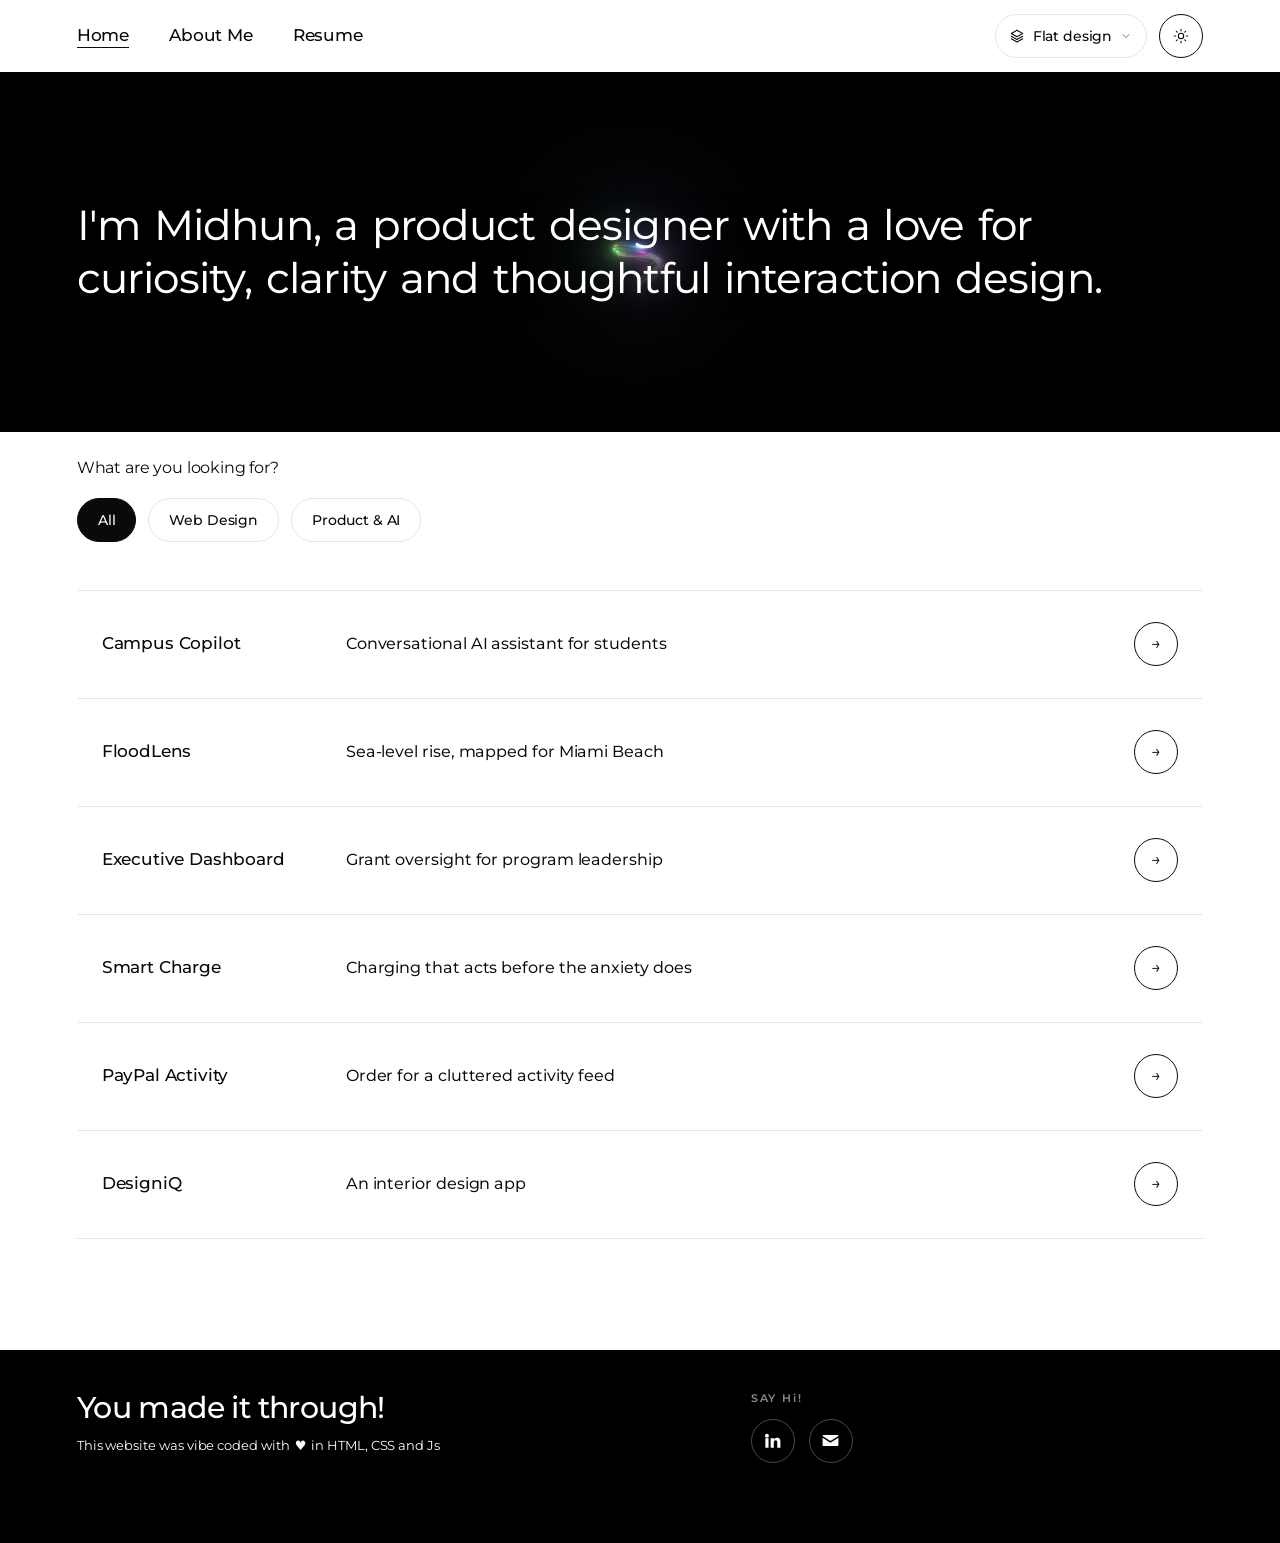
==== commit 13a78e4e: "Move FloodLens to second on the homepage with a video thumbnail The FloodLens card now sits second a" ====
--- a/index.html
+++ b/index.html
@@ -771,6 +771,18 @@
         <span class="p-arrow" aria-hidden="true">→</span>
       </a>
 
+      <a class="project-card" href="floodlens.html" data-category="web">
+        <span class="p-media"><video src="images/floodlens/floodlens-thumb.mp4" poster="images/floodlens/floodlens-thumb-poster.webp" autoplay loop muted playsinline preload="metadata"></video></span>
+        <span class="p-body">
+          <span class="p-title">FloodLens</span>
+          <span class="p-text">
+            <span class="p-line">Sea-level rise, mapped for Miami Beach</span>
+            <span class="p-full">A 3D map that turns NOAA sea-level-rise data into two plain answers: how much of the city each foot covers, and when water reaches a building.</span>
+          </span>
+        </span>
+        <span class="p-arrow" aria-hidden="true">→</span>
+      </a>
+
       <a class="project-card" href="executivedashboard.html" data-category="web">
         <span class="p-media"><video src="images/executivedashboard-mockup.mp4" autoplay loop muted playsinline preload="metadata"></video></span>
         <span class="p-body">
@@ -814,18 +826,6 @@
           <span class="p-text">
             <span class="p-line">An interior design app</span>
             <span class="p-full">Transforming interior design exploration through an AI-enhanced platform that delivered 10× higher engagement and contributed to over 10M in sales growth.</span>
-          </span>
-        </span>
-        <span class="p-arrow" aria-hidden="true">→</span>
-      </a>
-
-      <a class="project-card" href="floodlens.html" data-category="web">
-        <span class="p-media"><img src="images/floodlens/hero-per-foot@2x.webp" alt="" loading="lazy"></span>
-        <span class="p-body">
-          <span class="p-title">FloodLens</span>
-          <span class="p-text">
-            <span class="p-line">Sea-level rise, mapped for Miami Beach</span>
-            <span class="p-full">A 3D map that turns NOAA sea-level-rise data into two plain answers: how much of the city each foot covers, and when water reaches a building.</span>
           </span>
         </span>
         <span class="p-arrow" aria-hidden="true">→</span>
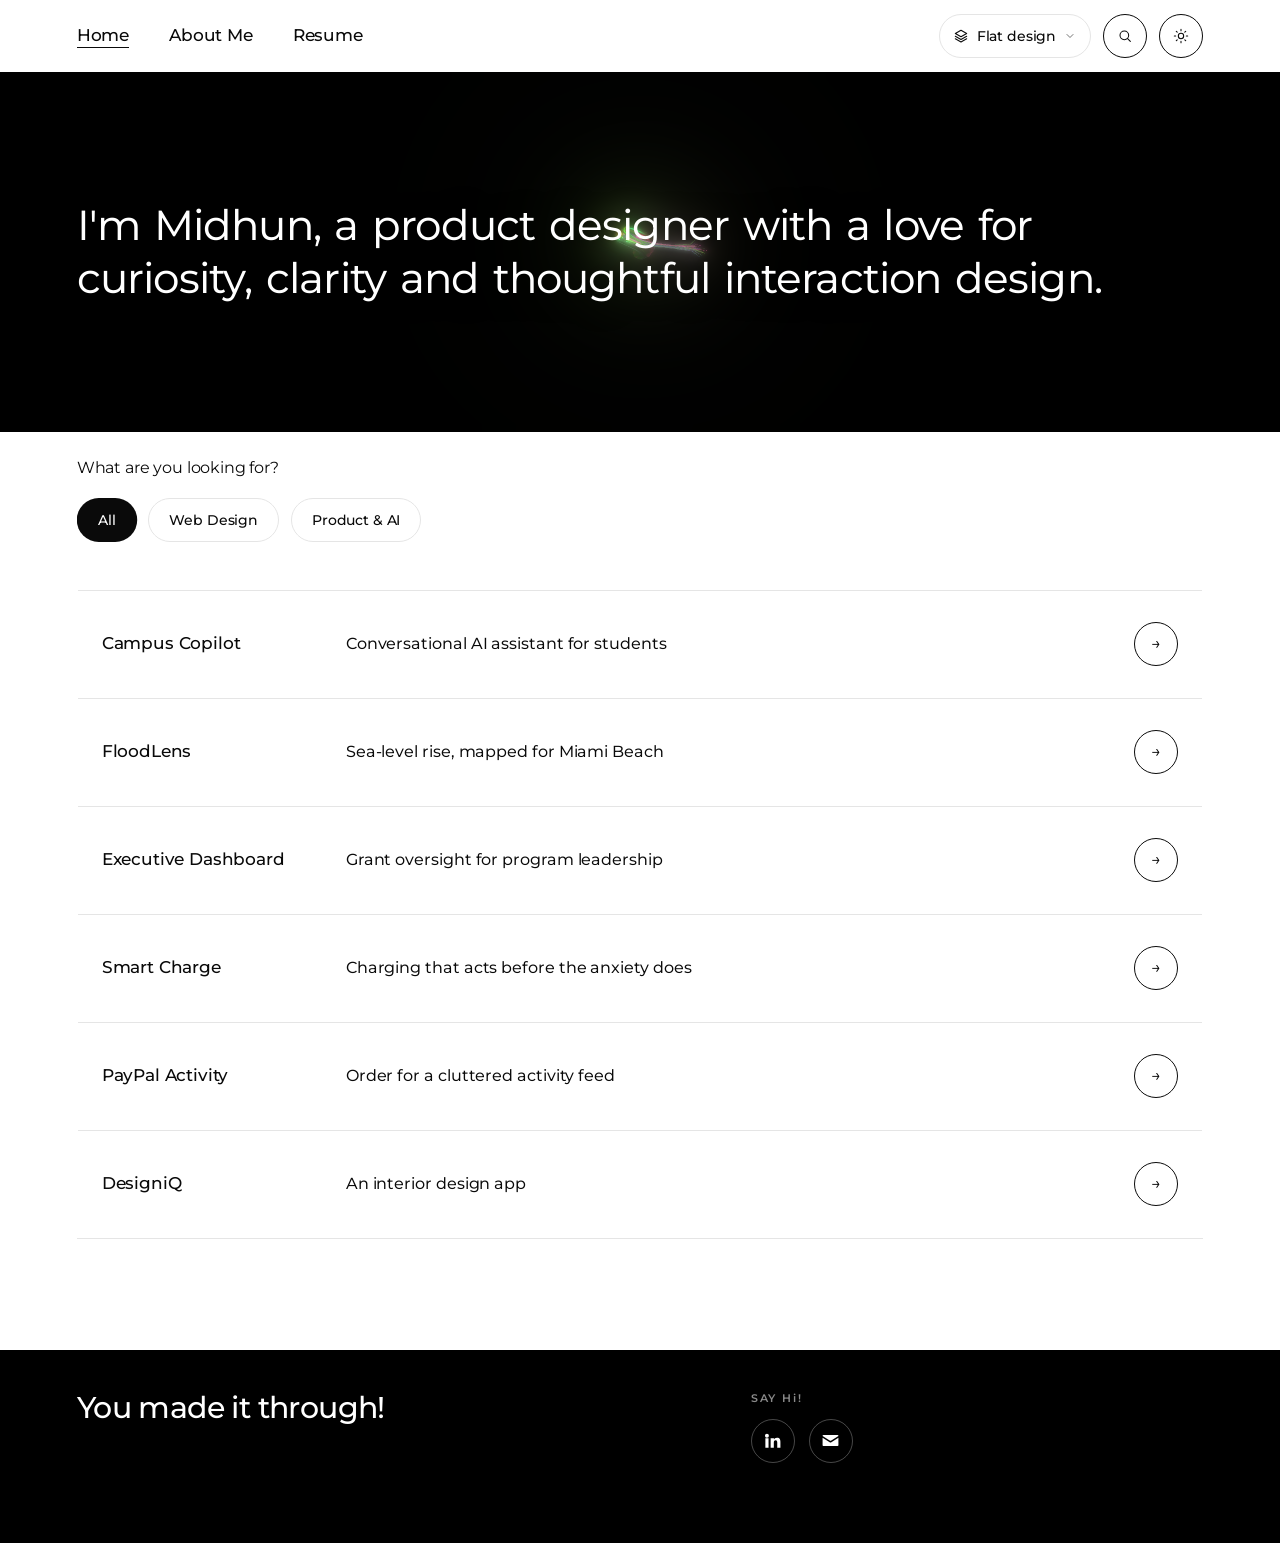
==== commit 9d37ad28: "Add search, tooltips, toasts and gliding tabs; drop the footer line Patterns from shadcn/ui, Radix a" ====
--- a/index.html
+++ b/index.html
@@ -35,6 +35,7 @@
     })();
   </script>
   <script src="morphism/morphism.js" defer></script>
+  <script src="ui/ui.js" defer></script>
 
   <style>
     @import url('https://fonts.googleapis.com/css2?family=Montserrat:wght@300..700&display=swap');
@@ -336,14 +337,6 @@
       margin-bottom: 10px;
     }
 
-    .footer-tagline {
-      font-size: 13px;
-      color: var(--footer-ink);
-      font-weight: 400;
-      letter-spacing: -0.005em;
-    }
-
-    .footer-tagline .heart { margin: 0 2px; }
 
     .footer-right h3 {
       font-size: 11px;
@@ -661,6 +654,7 @@
   <link rel="stylesheet" href="morphism/tokens.css" />
   <link rel="stylesheet" href="morphism/shell.css" />
   <link rel="stylesheet" href="morphism/home.css" />
+  <link rel="stylesheet" href="ui/ui.css" />
 </head>
 <body>
 
@@ -726,15 +720,20 @@
       })();
     </script>
 
-    <button class="theme-toggle" id="theme-toggle" aria-label="Toggle dark mode" type="button">
-      <svg class="icon-sun" viewBox="0 0 24 24" fill="none" stroke="currentColor" stroke-width="1.6" stroke-linecap="round" stroke-linejoin="round">
-        <circle cx="12" cy="12" r="4"/>
-        <path d="M12 2v2M12 20v2M4.93 4.93l1.41 1.41M17.66 17.66l1.41 1.41M2 12h2M20 12h2M4.93 19.07l1.41-1.41M17.66 6.34l1.41-1.41"/>
-      </svg>
-      <svg class="icon-moon" viewBox="0 0 24 24" fill="none" stroke="currentColor" stroke-width="1.6" stroke-linecap="round" stroke-linejoin="round">
-        <path d="M21 12.79A9 9 0 1 1 11.21 3 7 7 0 0 0 21 12.79z"/>
-      </svg>
-    </button>
+    <div class="ui-actions">
+      <button class="theme-toggle ui-search-btn" type="button" aria-label="Search" aria-haspopup="dialog" aria-keyshortcuts="Meta+K Control+K">
+        <svg viewBox="0 0 24 24" fill="none" stroke="currentColor" stroke-width="1.6" stroke-linecap="round" stroke-linejoin="round" aria-hidden="true"><circle cx="11" cy="11" r="6.5"/><path d="m20 20-4.1-4.1"/></svg>
+      </button>
+      <button class="theme-toggle" id="theme-toggle" aria-label="Toggle dark mode" type="button">
+        <svg class="icon-sun" viewBox="0 0 24 24" fill="none" stroke="currentColor" stroke-width="1.6" stroke-linecap="round" stroke-linejoin="round">
+          <circle cx="12" cy="12" r="4"/>
+          <path d="M12 2v2M12 20v2M4.93 4.93l1.41 1.41M17.66 17.66l1.41 1.41M2 12h2M20 12h2M4.93 19.07l1.41-1.41M17.66 6.34l1.41-1.41"/>
+        </svg>
+        <svg class="icon-moon" viewBox="0 0 24 24" fill="none" stroke="currentColor" stroke-width="1.6" stroke-linecap="round" stroke-linejoin="round">
+          <path d="M21 12.79A9 9 0 1 1 11.21 3 7 7 0 0 0 21 12.79z"/>
+        </svg>
+      </button>
+    </div>
   </header>
 
   <!-- ── Hero ─────────────────────────────────────────── -->
@@ -841,7 +840,6 @@
   <footer id="contact">
     <div class="footer-left">
       <h2>You made it through!</h2>
-      <p class="footer-tagline">This website was vibe coded with <span class="heart">♥</span> in HTML, CSS and Js</p>
     </div>
     <div class="footer-right">
       <h3>SAY Hi!</h3>
--- a/ui/ui.css
+++ b/ui/ui.css
@@ -0,0 +1,525 @@
+/* ══════════════════════════════════════════════════════════════════════
+   UI — the small components every page shares, loaded after each page's
+   own styles and the morphism layer.
+
+   Where they come from (all rebuilt here in plain CSS and JS, since the
+   site has no React or Tailwind):
+     shadcn/ui  look: tooltip, toast, command menu, kbd, hover card, badge
+     Radix      behaviour: delays, keyboard, focus and dismissal rules
+     RareUI     motion: the springy tooltip pop, the gliding tab pill
+                (Animated Tab), the light sweep (Glass Shimmer Button)
+
+   Colours come only from what the page already has: a case study's own
+   --bg / --ink / --rule, or the active style's tokens when html carries
+   data-morphism. So each piece follows light/dark and all five styles,
+   with nothing new to maintain.
+   ══════════════════════════════════════════════════════════════════════ */
+
+:root {
+  --ui-ink:     var(--text-primary, var(--ink, #0A0A0A));
+  --ui-ground:  var(--page-bg, var(--bg, #FFFFFF));
+  --ui-muted:   var(--text-secondary, var(--muted, #6B6B68));
+  --ui-soft:    var(--text-muted, var(--muted, #8A8A8A));
+  --ui-hover:   var(--surface-secondary, var(--hover-bg, #F5F5F4));
+
+  /* a popover is the style menu's panel: same surface, edge, radius, lift */
+  --ui-pop-bg:     var(--surface-raised, var(--bg, #FFFFFF));
+  --ui-pop-border: var(--border-subtle, var(--rule, #E5E5E5));
+  --ui-pop-radius: var(--radius-large, 12px);
+  --ui-pop-shadow: var(--menu-shadow, var(--ui-lift));
+  --ui-pop-blur:   var(--header-blur, none);
+  --ui-lift: 0 18px 44px -16px rgba(0, 0, 0, .2), 0 2px 6px -2px rgba(0, 0, 0, .06);
+
+  /* RareUI's springs, as curves: the pill (stiffness 320, damping 32)
+     settles without overshoot; the tooltip (260 / 20) overshoots a touch. */
+  --ui-glide: cubic-bezier(.32, .72, 0, 1);
+  --ui-pop:   cubic-bezier(.34, 1.4, .64, 1);
+  --ui-out:   cubic-bezier(.2, .7, .3, 1);
+}
+[data-theme="dark"] {
+  --ui-lift: 0 18px 44px -16px rgba(0, 0, 0, .8), 0 0 0 1px rgba(255, 255, 255, .02);
+}
+
+
+/* ── Kbd (shadcn) ────────────────────────────────────────────────── */
+.ui-kbd {
+  display: inline-flex;
+  align-items: center;
+  justify-content: center;
+  min-width: 20px;
+  height: 20px;
+  padding: 0 5px;
+  border-radius: 5px;
+  background: color-mix(in srgb, currentColor 10%, transparent);
+  font: 500 11px/1 var(--font-sans, system-ui, sans-serif);
+  letter-spacing: 0;
+  color: inherit;
+  white-space: nowrap;
+}
+.ui-kbd + .ui-kbd { margin-left: 3px; }
+
+
+/* ── Tooltip (shadcn look, Radix timing, RareUI pop) ─────────────── */
+.ui-tip {
+  position: fixed;
+  top: 0;
+  left: 0;
+  z-index: 1000;
+  display: flex;
+  align-items: center;
+  gap: 8px;
+  padding: 6px 10px;
+  border-radius: 8px;
+  background: var(--ui-ink);
+  color: var(--ui-ground);
+  font: 500 12px/1.2 var(--font-sans, system-ui, sans-serif);
+  letter-spacing: -0.005em;
+  white-space: nowrap;
+  pointer-events: none;
+  opacity: 0;
+  visibility: hidden;
+  box-shadow: 0 6px 16px -6px rgba(0, 0, 0, .3);
+}
+.ui-tip .ui-kbd { background: color-mix(in srgb, var(--ui-ground) 18%, transparent); }
+.ui-tip-arrow {
+  position: absolute;
+  left: var(--arrow-x, 50%);
+  width: 8px;
+  height: 8px;
+  margin-left: -4px;
+  background: inherit;
+  rotate: 45deg;
+  border-radius: 1.5px;
+}
+.ui-tip[data-side="top"] .ui-tip-arrow    { bottom: -3px; }
+.ui-tip[data-side="bottom"] .ui-tip-arrow { top: -3px; }
+.ui-tip[data-state="open"] {
+  opacity: 1;
+  visibility: visible;
+  animation: ui-tip-in 220ms var(--ui-pop);
+}
+.ui-tip[data-side="top"]    { transform-origin: var(--arrow-x, 50%) 100%; --ui-from: 4px; }
+.ui-tip[data-side="bottom"] { transform-origin: var(--arrow-x, 50%) 0;    --ui-from: -4px; }
+@keyframes ui-tip-in {
+  from { opacity: 0; scale: .9; translate: 0 var(--ui-from, 4px); }
+}
+
+
+/* ── Hover card: the next project, before you go (shadcn / Radix) ── */
+.ui-hovercard {
+  position: absolute;
+  top: 0;
+  left: 0;
+  z-index: 900;
+  width: 296px;
+  padding: 8px;
+  border: 1px solid;
+  border-color: var(--ui-pop-border);
+  border-radius: calc(var(--ui-pop-radius) + 4px);
+  background: var(--ui-pop-bg);
+  box-shadow: var(--ui-pop-shadow);
+  -webkit-backdrop-filter: var(--ui-pop-blur);
+          backdrop-filter: var(--ui-pop-blur);
+  color: var(--ui-ink);
+  pointer-events: none;
+  opacity: 0;
+  visibility: hidden;
+}
+.ui-hovercard[data-state="open"] {
+  opacity: 1;
+  visibility: visible;
+  animation: ui-card-in 240ms var(--ui-out);
+}
+.ui-hovercard[data-side="top"]    { transform-origin: 24px 100%; --ui-from: 6px; }
+.ui-hovercard[data-side="bottom"] { transform-origin: 24px 0;    --ui-from: -6px; }
+@keyframes ui-card-in {
+  from { opacity: 0; scale: .96; translate: 0 var(--ui-from, 6px); }
+}
+.ui-hovercard-media {
+  display: block;
+  width: 100%;
+  aspect-ratio: 16 / 10;
+  border-radius: var(--ui-pop-radius);
+  overflow: hidden;
+  background: var(--ui-hover);
+}
+.ui-hovercard-media img { display: block; width: 100%; height: 100%; object-fit: cover; }
+.ui-hovercard-body { padding: 12px 8px 6px; }
+.ui-hovercard-eyebrow {
+  display: block;
+  margin-bottom: 6px;
+  font: 600 10.5px/1 var(--font-sans, system-ui, sans-serif);
+  letter-spacing: .14em;
+  text-transform: uppercase;
+  color: var(--ui-soft);
+}
+.ui-hovercard-title { display: block; font-size: 16px; font-weight: 500; letter-spacing: -0.01em; }
+.ui-hovercard-line { display: block; margin-top: 3px; font-size: 13.5px; line-height: 1.45; color: var(--ui-muted); }
+
+
+/* ── Toast (shadcn's Sonner look, Radix's rules) ─────────────────── */
+.ui-toaster {
+  position: fixed;
+  left: 50%;
+  bottom: max(24px, env(safe-area-inset-bottom));
+  z-index: 1100;
+  width: min(440px, calc(100vw - 32px));
+  translate: -50% 0;
+  pointer-events: none;
+}
+.ui-toast {
+  display: flex;
+  align-items: center;
+  gap: 12px;
+  padding: 14px 14px 14px 16px;
+  border: 1px solid;
+  border-color: var(--ui-pop-border);
+  border-radius: var(--ui-pop-radius);
+  background: var(--ui-pop-bg);
+  box-shadow: var(--ui-pop-shadow);
+  -webkit-backdrop-filter: var(--ui-pop-blur);
+          backdrop-filter: var(--ui-pop-blur);
+  color: var(--ui-ink);
+  font: 400 14px/1.4 var(--font-sans, system-ui, sans-serif);
+  pointer-events: auto;
+  animation: ui-toast-in 420ms cubic-bezier(.21, 1.02, .73, 1);
+}
+.ui-toast.is-leaving { animation: ui-toast-out 200ms ease-in forwards; }
+@keyframes ui-toast-in  { from { opacity: 0; translate: 0 16px; scale: .97; } }
+@keyframes ui-toast-out { to   { opacity: 0; translate: 0 8px;  scale: .98; } }
+.ui-toast-icon {
+  flex: none;
+  display: grid;
+  place-items: center;
+  width: 22px;
+  height: 22px;
+  border-radius: 50%;
+  background: var(--ui-ink);
+  color: var(--ui-ground);
+}
+.ui-toast-icon svg { width: 12px; height: 12px; }
+.ui-toast-text { flex: 1 1 auto; min-width: 0; }
+.ui-toast-title { display: block; font-weight: 500; letter-spacing: -0.005em; }
+.ui-toast-desc {
+  display: block;
+  margin-top: 1px;
+  font-size: 13px;
+  color: var(--ui-muted);
+  overflow-wrap: anywhere;            /* an email address is shown whole, never cut */
+}
+.ui-toast-action {
+  flex: none;
+  display: inline-flex;
+  align-items: center;
+  height: 32px;
+  padding: 0 12px;
+  border: 1px solid;
+  border-color: var(--ui-pop-border);
+  border-radius: 999px;
+  background: transparent;
+  color: var(--ui-ink);
+  font: 500 12.5px/1 var(--font-sans, system-ui, sans-serif);
+  text-decoration: none;
+  white-space: nowrap;
+  cursor: pointer;
+  transition: background-color 160ms ease, border-color 160ms ease;
+}
+.ui-toast-action:hover { background: var(--ui-hover); border-color: var(--ui-ink); }
+.ui-toast-action:focus-visible { outline: 2px solid var(--ui-ink); outline-offset: 2px; }
+
+
+/* ── Search button: an icon button like light/dark, beside it ────── */
+.ui-actions {
+  display: flex;
+  align-items: center;
+  gap: 12px;
+  margin-left: auto;
+  flex-shrink: 0;
+}
+html[data-morphism] .site-header > .ui-actions { margin-left: 0; justify-self: end; }
+.ui-actions .theme-toggle { margin-left: 0 !important; }
+.ui-search-btn svg { width: 16px; height: 16px; }
+/* Phones have no keyboard shortcut and no room: like the style picker,
+   the button is for 640px and up. */
+@media (max-width: 639px) { .ui-search-btn { display: none !important; } }
+
+
+/* ── Command menu (shadcn Command in a Radix-style dialog) ───────── */
+.ui-cmd {
+  position: fixed;
+  inset: 0;
+  width: 100%;
+  max-width: none;
+  height: 100%;
+  max-height: none;
+  margin: 0;
+  padding: min(16vh, 140px) 16px 16px;
+  border: 0;
+  background: transparent;
+  color: var(--ui-ink);
+  overflow: hidden;
+}
+.ui-cmd:not([open]) { display: none; }
+.ui-cmd::backdrop {
+  background: rgba(10, 10, 10, .28);
+  -webkit-backdrop-filter: blur(3px);
+          backdrop-filter: blur(3px);
+  animation: ui-fade-in 200ms ease;
+}
+[data-theme="dark"] .ui-cmd::backdrop { background: rgba(0, 0, 0, .55); }
+.ui-cmd[open] .ui-cmd-panel { animation: ui-cmd-in 260ms var(--ui-out); }
+.ui-cmd.is-closing .ui-cmd-panel { animation: ui-cmd-out 150ms ease-in forwards; }
+.ui-cmd.is-closing::backdrop { animation: ui-fade-out 150ms ease-in forwards; }
+@keyframes ui-cmd-in  { from { opacity: 0; scale: .97; translate: 0 -8px; } }
+@keyframes ui-cmd-out { to   { opacity: 0; scale: .98; translate: 0 -4px; } }
+@keyframes ui-fade-in  { from { opacity: 0; } }
+@keyframes ui-fade-out { to   { opacity: 0; } }
+
+.ui-cmd-panel {
+  display: flex;
+  flex-direction: column;
+  width: min(600px, 100%);
+  max-height: min(560px, calc(100dvh - 32px - min(16vh, 140px)));
+  margin: 0 auto;
+  border: 1px solid;
+  border-color: var(--ui-pop-border);
+  border-radius: calc(var(--ui-pop-radius) + 4px);
+  background: var(--ui-pop-bg);
+  box-shadow: var(--ui-pop-shadow), 0 32px 80px -24px rgba(0, 0, 0, .28);
+  -webkit-backdrop-filter: var(--ui-pop-blur);
+          backdrop-filter: var(--ui-pop-blur);
+  overflow: hidden;
+  font-family: var(--font-sans, system-ui, sans-serif);
+}
+
+.ui-cmd-search {
+  display: flex;
+  align-items: center;
+  gap: 12px;
+  height: 56px;
+  padding: 0 16px 0 18px;
+  border-bottom: 1px solid var(--ui-pop-border);
+  flex: none;
+}
+.ui-cmd-search > svg { width: 18px; height: 18px; flex: none; color: var(--ui-soft); }
+.ui-cmd-input {
+  flex: 1 1 auto;
+  min-width: 0;
+  height: 100%;
+  border: 0;
+  outline: 0;
+  background: transparent;
+  color: var(--ui-ink);
+  font: 400 16px/1 var(--font-sans, system-ui, sans-serif);   /* 16px: iOS zooms into anything smaller */
+  letter-spacing: -0.005em;
+}
+.ui-cmd-input::placeholder { color: var(--ui-soft); opacity: 1; }
+.ui-cmd-search .ui-kbd { color: var(--ui-soft); }
+
+.ui-cmd-list {
+  flex: 1 1 auto;
+  min-height: 0;
+  padding: 6px;
+  overflow-y: auto;
+  overscroll-behavior: contain;
+  scroll-padding: 34px 0 6px;
+  scrollbar-width: thin;
+}
+.ui-cmd-group + .ui-cmd-group { margin-top: 4px; }
+.ui-cmd-heading {
+  padding: 12px 12px 6px;
+  font: 600 10.5px/1 var(--font-sans, system-ui, sans-serif);
+  letter-spacing: .14em;
+  text-transform: uppercase;
+  color: var(--ui-soft);
+}
+.ui-cmd-item {
+  position: relative;
+  display: flex;
+  align-items: center;
+  gap: 12px;
+  min-height: 44px;
+  padding: 8px 12px;
+  border-radius: var(--radius-medium, 10px);
+  font-size: 14px;
+  line-height: 1.3;
+  cursor: pointer;
+  user-select: none;
+  scroll-margin: 6px 0;
+}
+.ui-cmd-item[aria-selected="true"] { background: var(--ui-hover); }
+.ui-cmd-item[aria-selected="true"]::before {      /* RareUI-style: a small rail marks the row */
+  content: "";
+  position: absolute;
+  left: 0;
+  top: 12px;
+  bottom: 12px;
+  width: 2px;
+  border-radius: 2px;
+  background: var(--ui-ink);
+}
+.ui-cmd-icon {
+  flex: none;
+  display: grid;
+  place-items: center;
+  width: 46px;                  /* the same slot as a project's picture, so every label lines up */
+  height: 29px;
+  border: 1px solid var(--ui-pop-border);
+  border-radius: 6px;
+  color: var(--ui-muted);
+}
+.ui-cmd-icon svg { width: 15px; height: 15px; }
+.ui-cmd-thumb {
+  flex: none;
+  width: 46px;
+  height: 29px;
+  border-radius: 6px;
+  overflow: hidden;
+  background: var(--ui-hover);
+  box-shadow: 0 0 0 1px var(--ui-pop-border);
+}
+.ui-cmd-thumb img { display: block; width: 100%; height: 100%; object-fit: cover; }
+.ui-cmd-text { flex: 1 1 auto; min-width: 0; display: flex; flex-direction: column; gap: 2px; }
+.ui-cmd-label { font-weight: 500; letter-spacing: -0.005em; color: var(--ui-ink); }
+.ui-cmd-sub {
+  font-size: 12.5px;
+  color: var(--ui-muted);
+  overflow: hidden;
+  text-overflow: ellipsis;
+  white-space: nowrap;
+}
+.ui-cmd-label mark { background: none; color: inherit; text-decoration: underline; text-decoration-thickness: 1.5px; text-underline-offset: 3px; }
+.ui-cmd-meta { flex: none; display: flex; align-items: center; gap: 6px; color: var(--ui-soft); font-size: 12px; }
+.ui-cmd-meta svg { width: 14px; height: 14px; }
+.ui-cmd-enter { opacity: 0; transition: opacity 120ms ease; }
+.ui-cmd-item[aria-selected="true"] .ui-cmd-enter { opacity: 1; }
+
+/* Badge (shadcn, outline variant) */
+.ui-badge {
+  display: inline-flex;
+  align-items: center;
+  height: 20px;
+  padding: 0 8px;
+  border: 1px solid var(--ui-pop-border);
+  border-radius: 999px;
+  font: 500 11px/1 var(--font-sans, system-ui, sans-serif);
+  color: var(--ui-muted);
+  white-space: nowrap;
+}
+
+.ui-cmd-empty {
+  padding: 40px 16px 44px;
+  text-align: center;
+  font-size: 14px;
+  color: var(--ui-muted);
+}
+.ui-cmd-foot {
+  display: flex;
+  align-items: center;
+  gap: 18px;
+  height: 44px;
+  padding: 0 16px;
+  border-top: 1px solid var(--ui-pop-border);
+  font-size: 12px;
+  color: var(--ui-soft);
+  flex: none;
+}
+.ui-cmd-foot span { display: inline-flex; align-items: center; gap: 6px; }
+.ui-cmd-foot .ui-cmd-brand { margin-left: auto; }
+@media (max-width: 639px) {
+  .ui-cmd { padding-top: 12px; }
+  .ui-cmd-foot { display: none; }
+}
+html.ui-locked { overflow: hidden; }
+
+
+/* ── Gliding pill (RareUI Animated Tab) ──────────────────────────────
+   A copy of the buttons, in their chosen look, sits over the real ones and
+   is clipped to the chosen button's shape. Moving the clip moves the pill,
+   and the label colour changes exactly where the pill is, mid-glide too.
+   The real buttons keep the unchosen look; the copy is inert. */
+.ui-glide {
+  position: absolute;
+  inset: 0;
+  z-index: 1;
+  display: flex;
+  flex-wrap: inherit;
+  align-items: inherit;
+  justify-content: inherit;
+  gap: inherit;
+  padding: inherit;
+  background: var(--ui-glide-bg, var(--ui-ink));
+  clip-path: inset(0 100% 100% 0 round 999px);
+  pointer-events: none;
+  transition: clip-path 440ms var(--ui-glide);
+}
+.ui-glide.is-instant { transition: none; }
+.ui-glide > * {
+  background: transparent !important;
+  border-color: transparent !important;
+  box-shadow: none !important;
+  transition: none !important;
+}
+
+/* Executive Dashboard's and FloodLens's comparison toggle, in every style */
+.ba-toggle.ui-has-glide { position: relative; --ui-glide-bg: var(--accent); }
+/* !important: the dark styles colour the chosen label at higher specificity */
+.ba-toggle.ui-has-glide > button.active { background: transparent !important; color: var(--muted) !important; }
+
+/* The home page's filters glide in Flat. In the four material styles the
+   chips are keys, and keys press and release rather than slide. */
+.filters.ui-has-glide { position: relative; --ui-glide-bg: var(--control-bg-active); }
+html:not([data-morphism="flat"]) .filters > .ui-glide { display: none; }
+html[data-morphism="flat"] .filters.ui-has-glide > .filter-btn.active {
+  border-color: var(--control-border);
+  background: var(--control-bg);
+  color: var(--control-ink);
+}
+
+
+/* ── Section bar: one underline that travels (shadcn Tabs, line) ─── */
+.section-nav-inner.ui-has-bar { position: relative; }
+.section-nav-inner.ui-has-bar a.active::before { opacity: 0; }
+.ui-sn-bar {
+  position: absolute;
+  top: 0;
+  left: 0;
+  height: 1.5px;
+  width: 0;
+  background: var(--ink);
+  border-radius: 1px;
+  pointer-events: none;
+  opacity: 0;
+  transition: translate 460ms var(--ui-glide), width 460ms var(--ui-glide), opacity 200ms ease;
+}
+.ui-sn-bar.is-visible { opacity: 1; }
+.ui-sn-bar.is-instant { transition: opacity 200ms ease; }
+
+
+/* ── Light sweep on the live-product buttons (RareUI Glass Shimmer) ─ */
+.live-cta:not(.ghost) { position: relative; overflow: hidden; isolation: isolate; }
+.live-cta:not(.ghost)::after {
+  content: "";
+  position: absolute;
+  inset: 0;
+  z-index: -1;
+  background: linear-gradient(105deg, transparent 32%, rgba(255, 255, 255, .38) 50%, transparent 68%);
+  translate: -110% 0;
+  pointer-events: none;
+}
+.live-cta:not(.ghost):is(:hover, :focus-visible)::after {
+  translate: 110% 0;
+  transition: translate 900ms cubic-bezier(.4, 0, .2, 1);
+}
+.live-cta:not(.ghost) > * { position: relative; }
+
+
+/* ── Reduced motion: everything still works, nothing travels ─────── */
+@media (prefers-reduced-motion: reduce) {
+  .ui-tip[data-state="open"], .ui-hovercard[data-state="open"],
+  .ui-toast, .ui-toast.is-leaving,
+  .ui-cmd[open] .ui-cmd-panel, .ui-cmd.is-closing .ui-cmd-panel,
+  .ui-cmd::backdrop, .ui-cmd.is-closing::backdrop { animation-duration: 1ms; }
+  .ui-glide, .ui-sn-bar { transition: none; }
+  .live-cta:not(.ghost)::after { display: none; }
+}
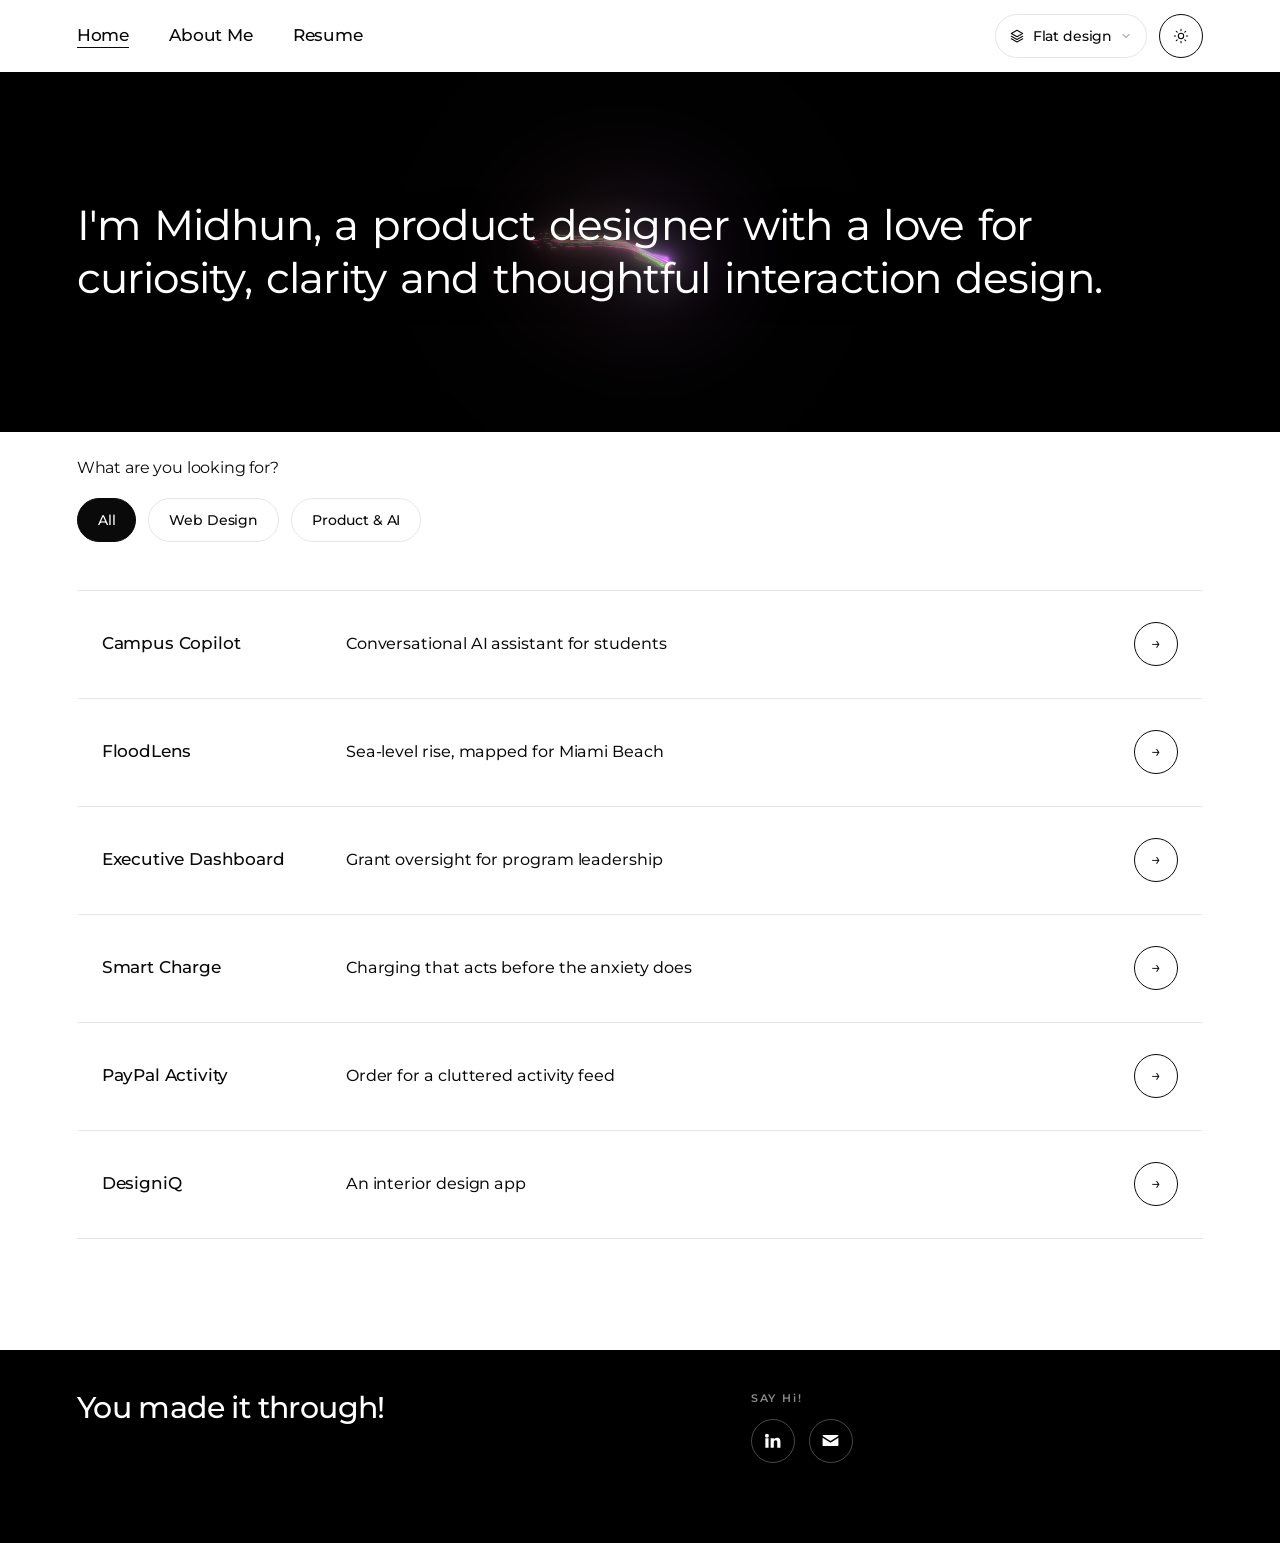
==== commit 4e3ab017: "Remove the search, tooltips, toasts and gliding tabs again Undoes the component layer from 9d37ad2, " ====
--- a/index.html
+++ b/index.html
@@ -35,7 +35,6 @@
     })();
   </script>
   <script src="morphism/morphism.js" defer></script>
-  <script src="ui/ui.js" defer></script>
 
   <style>
     @import url('https://fonts.googleapis.com/css2?family=Montserrat:wght@300..700&display=swap');
@@ -654,7 +653,6 @@
   <link rel="stylesheet" href="morphism/tokens.css" />
   <link rel="stylesheet" href="morphism/shell.css" />
   <link rel="stylesheet" href="morphism/home.css" />
-  <link rel="stylesheet" href="ui/ui.css" />
 </head>
 <body>
 
@@ -720,20 +718,15 @@
       })();
     </script>
 
-    <div class="ui-actions">
-      <button class="theme-toggle ui-search-btn" type="button" aria-label="Search" aria-haspopup="dialog" aria-keyshortcuts="Meta+K Control+K">
-        <svg viewBox="0 0 24 24" fill="none" stroke="currentColor" stroke-width="1.6" stroke-linecap="round" stroke-linejoin="round" aria-hidden="true"><circle cx="11" cy="11" r="6.5"/><path d="m20 20-4.1-4.1"/></svg>
-      </button>
-      <button class="theme-toggle" id="theme-toggle" aria-label="Toggle dark mode" type="button">
-        <svg class="icon-sun" viewBox="0 0 24 24" fill="none" stroke="currentColor" stroke-width="1.6" stroke-linecap="round" stroke-linejoin="round">
-          <circle cx="12" cy="12" r="4"/>
-          <path d="M12 2v2M12 20v2M4.93 4.93l1.41 1.41M17.66 17.66l1.41 1.41M2 12h2M20 12h2M4.93 19.07l1.41-1.41M17.66 6.34l1.41-1.41"/>
-        </svg>
-        <svg class="icon-moon" viewBox="0 0 24 24" fill="none" stroke="currentColor" stroke-width="1.6" stroke-linecap="round" stroke-linejoin="round">
-          <path d="M21 12.79A9 9 0 1 1 11.21 3 7 7 0 0 0 21 12.79z"/>
-        </svg>
-      </button>
-    </div>
+    <button class="theme-toggle" id="theme-toggle" aria-label="Toggle dark mode" type="button">
+      <svg class="icon-sun" viewBox="0 0 24 24" fill="none" stroke="currentColor" stroke-width="1.6" stroke-linecap="round" stroke-linejoin="round">
+        <circle cx="12" cy="12" r="4"/>
+        <path d="M12 2v2M12 20v2M4.93 4.93l1.41 1.41M17.66 17.66l1.41 1.41M2 12h2M20 12h2M4.93 19.07l1.41-1.41M17.66 6.34l1.41-1.41"/>
+      </svg>
+      <svg class="icon-moon" viewBox="0 0 24 24" fill="none" stroke="currentColor" stroke-width="1.6" stroke-linecap="round" stroke-linejoin="round">
+        <path d="M21 12.79A9 9 0 1 1 11.21 3 7 7 0 0 0 21 12.79z"/>
+      </svg>
+    </button>
   </header>
 
   <!-- ── Hero ─────────────────────────────────────────── -->
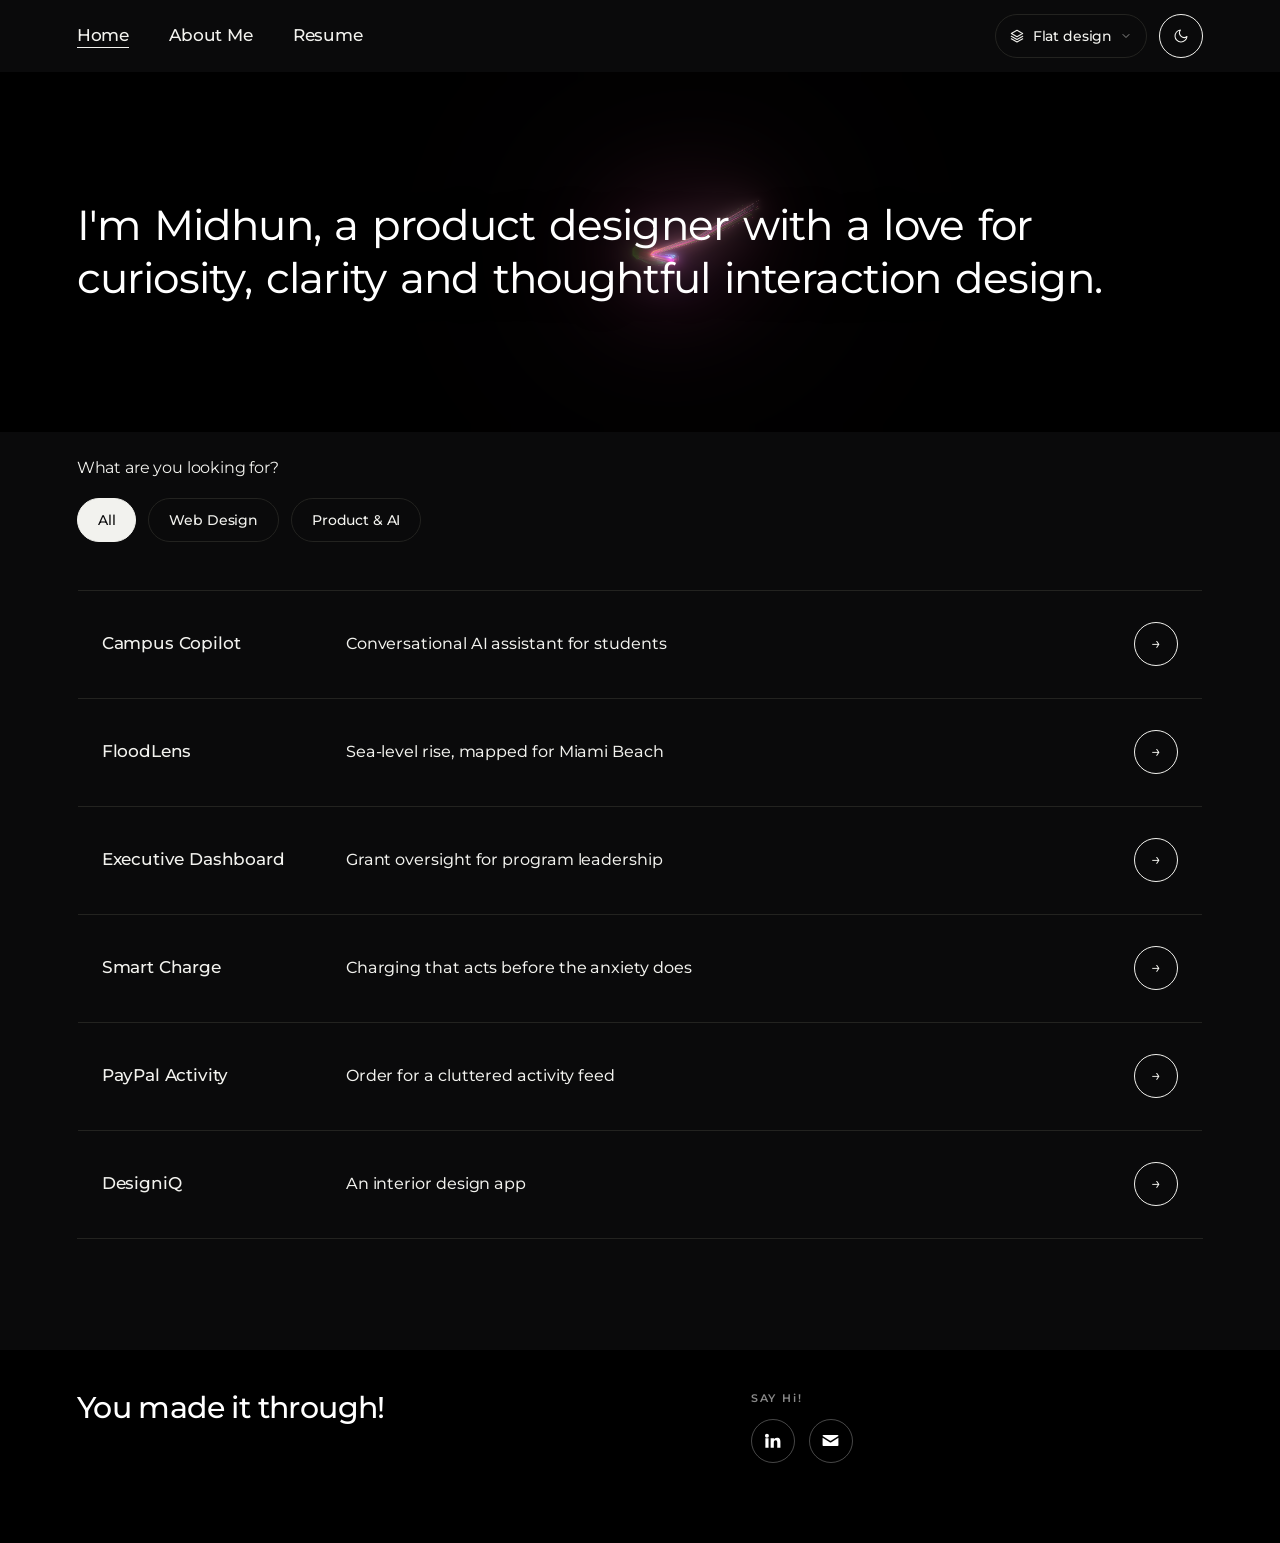
==== commit f3c2904f: "Open in dark by default; list Glassmorphism after Claymorphism Every page now starts dark unless the" ====
--- a/index.html
+++ b/index.html
@@ -13,9 +13,11 @@
     (function () {
       try {
         var saved = localStorage.getItem('theme');
-        var theme = saved || 'light';   // light by default; dark only once a visitor chooses it
+        var theme = saved || 'dark';    // dark by default; light only once a visitor chooses it
         document.documentElement.setAttribute('data-theme', theme);
-      } catch (e) {}
+      } catch (e) {
+        document.documentElement.setAttribute('data-theme', 'dark');
+      }
     })();
 
     // Morphism (visual system) — independent of light/dark above, which is
@@ -25,7 +27,7 @@
     (function () {
       var M = window.MORPHISM = {
         key: 'morphism',
-        systems: ['flat', 'skeuomorphic', 'neumorphic', 'glass', 'clay'],
+        systems: ['flat', 'skeuomorphic', 'neumorphic', 'clay', 'glass'],
         fallback: 'flat'
       };
       var saved = null;
@@ -695,12 +697,12 @@
             <span class="morph-text">Neumorphism</span>
           </label>
           <label class="morph-opt">
+            <input class="morph-input" type="radio" name="morphism" value="clay" autocomplete="off">
+            <span class="morph-text">Claymorphism</span>
+          </label>
+          <label class="morph-opt">
             <input class="morph-input" type="radio" name="morphism" value="glass" autocomplete="off">
             <span class="morph-text">Glassmorphism</span>
-          </label>
-          <label class="morph-opt">
-            <input class="morph-input" type="radio" name="morphism" value="clay" autocomplete="off">
-            <span class="morph-text">Claymorphism</span>
           </label>
         </fieldset>
       </div>
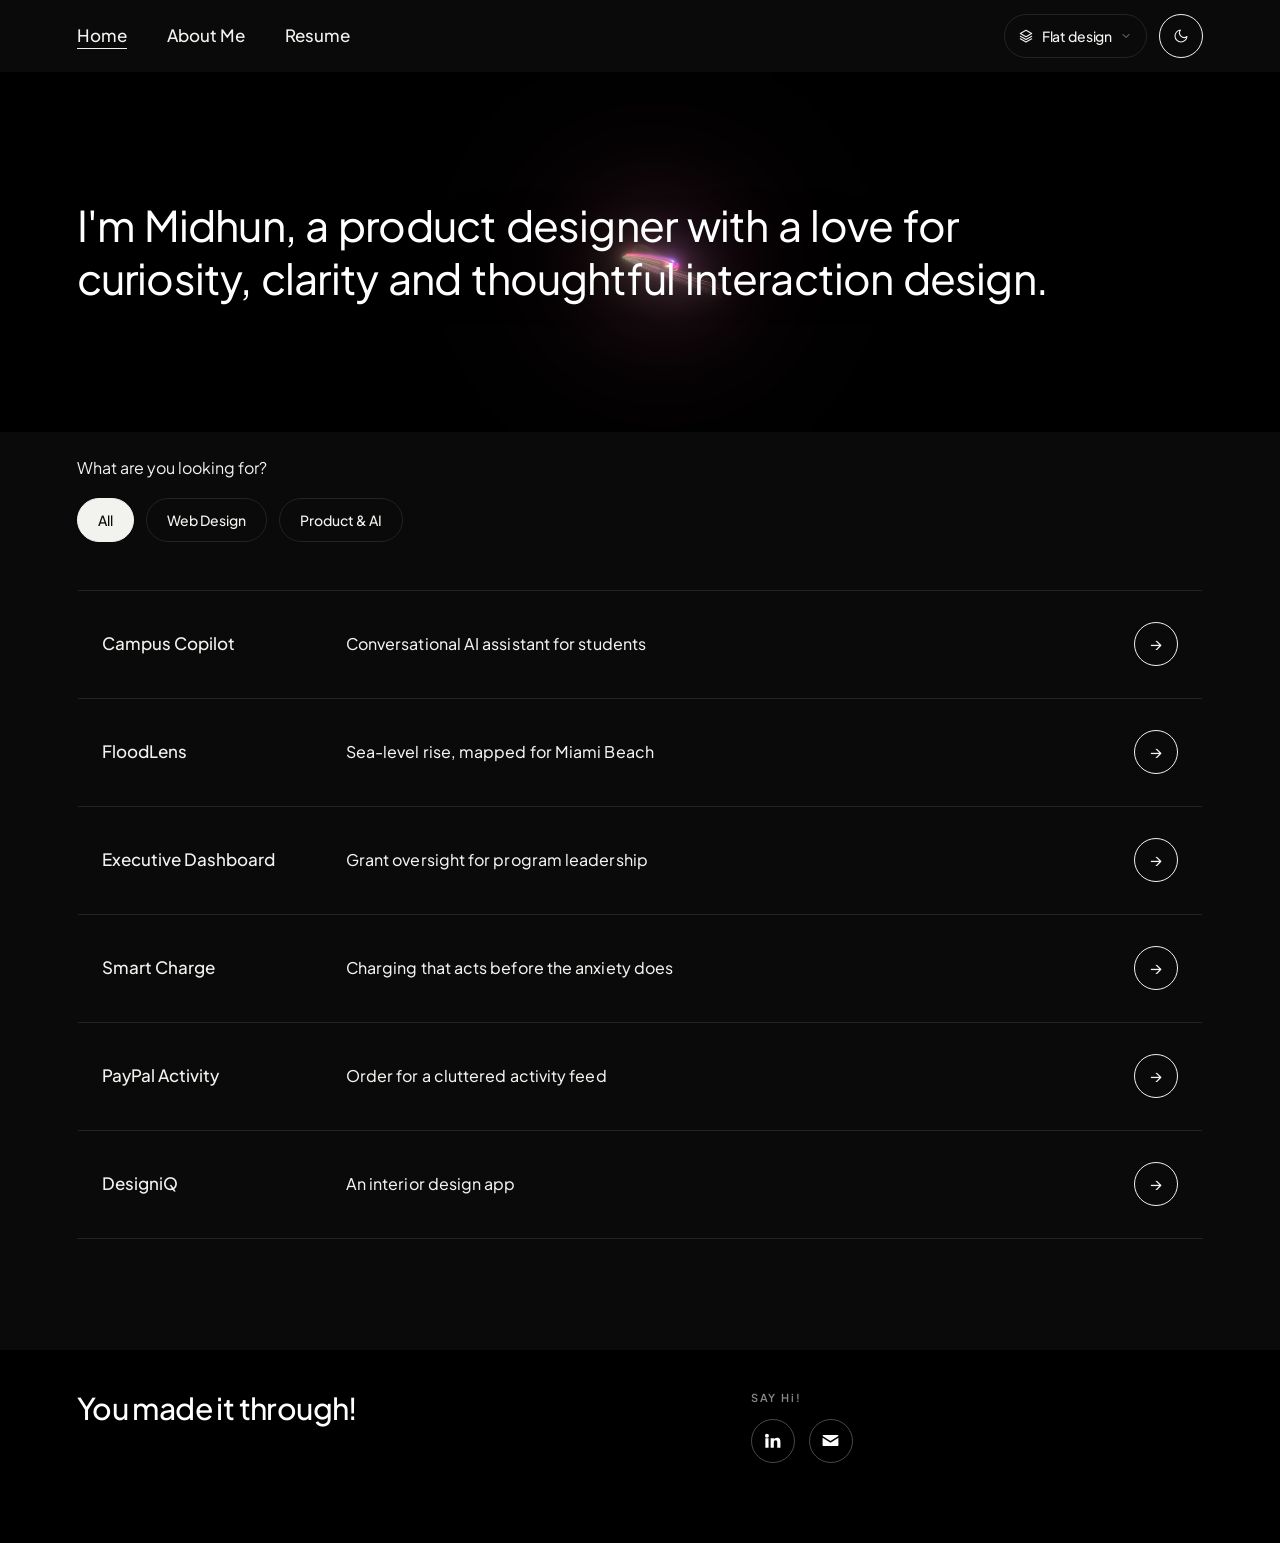
==== commit 901ac225: "Set the site in Plus Jakarta Sans; blush light background in Flat Every page now uses Plus Jakarta S" ====
--- a/index.html
+++ b/index.html
@@ -39,7 +39,7 @@
   <script src="morphism/morphism.js" defer></script>
 
   <style>
-    @import url('https://fonts.googleapis.com/css2?family=Montserrat:wght@300..700&display=swap');
+    @import url('https://fonts.googleapis.com/css2?family=Plus+Jakarta+Sans:ital,wght@0,200..800;1,200..800&display=swap');
 
     /* ── Reset & Base ─────────────────────────────────── */
     *, *::before, *::after {
@@ -49,7 +49,7 @@
     }
 
     :root {
-      --bg:        #FFFFFF;
+      --bg:        #FFF9F7;
       --ink:       #0A0A0A;
       --muted:     #8A8A8A;
       --desc:      #46554F;   /* row descriptions: readable, clearly secondary */
@@ -74,14 +74,14 @@
          together. At 0 a row opens the instant the pointer crosses into it,
          which also means a sweep down the list opens each row it passes. */
       --hover-intent: 0ms;
-      --rule:      #E5E5E5;
-      --hover-bg:  #F7F7F7;
+      --rule:      #DCD9D4;
+      --hover-bg:  #F1ECE8;
       --preview-bg:#EDEDEA;
       --footer-bg: #000000;
       --footer-ink:#FFFFFF;
       --footer-muted:#8A8A8A;
 
-      --font-sans: 'Montserrat', system-ui, -apple-system, sans-serif;
+      --font-sans: 'Plus Jakarta Sans', system-ui, -apple-system, sans-serif;
 
       --nav-h:     72px;
       --side:      clamp(28px, 6vw, 144px);
@@ -155,7 +155,7 @@
       font-size: 17px;
       font-weight: 500;
       color: var(--ink);
-      letter-spacing: -0.01em;
+      letter-spacing: 0;
       position: relative;
       padding-bottom: 3px;
       transition: opacity 0.2s;
@@ -250,12 +250,12 @@
        single line on an ultrawide. balance evens the two lines out. */
     .hero-statement {
       font-family: var(--font-sans);
-      /* Montserrat is loaded as a variable font (300-700), so 440 is a real
-         interpolation rather than a value rounded to the nearest cut. */
+      /* Plus Jakarta Sans is loaded as a variable font (200-800), so 440 is a
+         real interpolation rather than a value rounded to the nearest cut. */
       font-weight: 440;
       font-size: clamp(30px, 3.3vw, 46px);
       line-height: 1.25;
-      letter-spacing: -0.02em;   /* Montserrat is wide; a touch tighter at display size */
+      letter-spacing: -0.02em;   /* a touch tighter at display size */
       word-spacing: 0.08em;
       color: #ffffff;
       text-shadow: 0 2px 26px rgba(0, 0, 0, 0.55);
@@ -274,7 +274,7 @@
       font-weight: 400;
       color: var(--ink);
       margin-bottom: 18px;
-      letter-spacing: -0.01em;
+      letter-spacing: 0;
     }
 
     /* ── Filter tabs ──────────────────────────────────── */
@@ -297,7 +297,7 @@
       cursor: pointer;
       transition: all 0.2s;
       white-space: nowrap;
-      letter-spacing: -0.01em;
+      letter-spacing: 0;
     }
 
     .filter-btn:hover {
@@ -508,7 +508,7 @@
     }
     .project-card.is-open .p-title { flex: 0 0 auto; }
     .p-title {
-      font-size: 17px; font-weight: 500; letter-spacing: -0.01em; color: inherit;
+      font-size: 17px; font-weight: 500; letter-spacing: 0; color: inherit;
       line-height: 1.25;
       transition: font-size var(--row-out) var(--row-ease);
     }
@@ -518,7 +518,7 @@
        out of it, so .p-text is exactly as tall as its content - a fixed height
        clipped longer descriptions once the column narrowed. */
     .p-line, .p-full {
-      line-height: 1.55; letter-spacing: -0.005em; color: inherit;
+      line-height: 1.55; letter-spacing: 0.005em; color: inherit;
     }
     /* Fixed sizes on purpose. Animating the description's font-size re-wrapped
        it on every frame, which read as the paragraph crawling around. */
--- a/morphism/tokens.css
+++ b/morphism/tokens.css
@@ -39,7 +39,7 @@
    the four material systems (44px controls, a 16px gap between rows with
    the rule drawn in the middle of it), so switching still moves nothing. */
 [data-morphism="flat"] {
-  --page-bg: #FFFFFF;
+  --page-bg: #FFF9F7;           /* blush, not pure white */
   --page-layer: none;
 
   --text-primary: #0A0A0A;
@@ -50,12 +50,12 @@
   --ui-accent-ink: #FFFFFF;
   --focus-ring: #0A0A0A;
 
-  --surface-primary: #FFFFFF;
-  --surface-secondary: #F7F7F7;
-  --surface-raised: #FFFFFF;
-  --surface-inset: #F7F7F7;
+  --surface-primary: #FFF9F7;
+  --surface-secondary: #F1ECE8;
+  --surface-raised: #FFF9F7;
+  --surface-inset: #F1ECE8;
   --border-primary: #0A0A0A;
-  --border-subtle: #E5E5E5;
+  --border-subtle: #DCD9D4;      /* stone lines */
 
   --shadow-small: none;
   --shadow-medium: none;
@@ -68,24 +68,24 @@
   --radius-card: 12px;
   --blur-strength: 0px;
 
-  --header-bg: #FFFFFF;
+  --header-bg: #FFF9F7;
   --header-border: transparent;
   --header-shadow: none;
   --menu-shadow: 0 18px 44px -16px rgba(0,0,0,.2);   /* flat has no shadows, but a menu must lift off the page */
 
   --track-bg: transparent;
-  --track-shadow: inset 0 0 0 1px #E5E5E5;
+  --track-shadow: inset 0 0 0 1px #DCD9D4;
   --radius-track: 999px;
   --radius-seg: 999px;
   --seg-bg: transparent;
   --seg-border: transparent;
   --seg-shadow: none;
   --seg-ink: #0A0A0A;
-  --seg-bg-hover: #F7F7F7;
+  --seg-bg-hover: #F1ECE8;
   --seg-shadow-hover: none;
 
   --control-bg: transparent;
-  --control-border: #E5E5E5;
+  --control-border: #DCD9D4;
   --control-border-hover: #0A0A0A;
   --control-shadow: none;
   --control-ink: #0A0A0A;
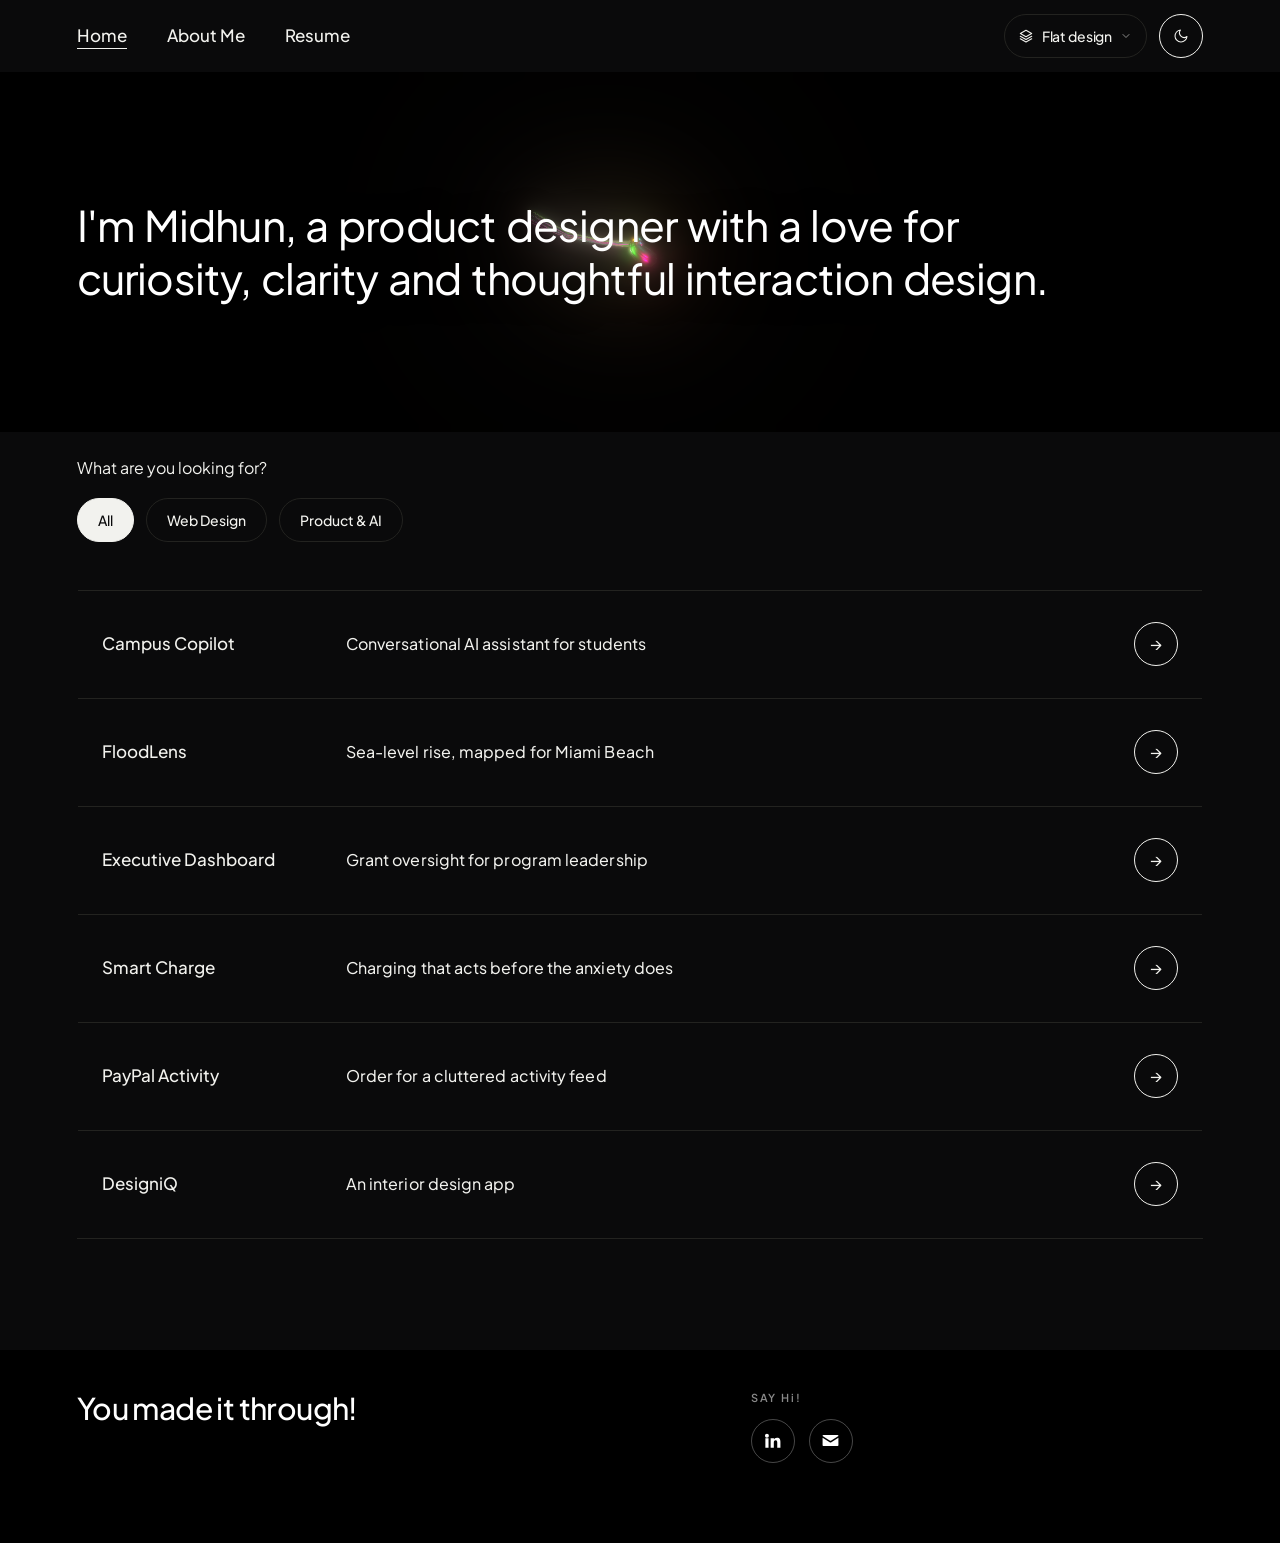
==== commit 237e5bef: "Keep three interface styles: Flat, Skeuomorphism and Glassmorphism Remove Neumorphism and Claymorphi" ====
--- a/index.html
+++ b/index.html
@@ -27,7 +27,7 @@
     (function () {
       var M = window.MORPHISM = {
         key: 'morphism',
-        systems: ['flat', 'skeuomorphic', 'neumorphic', 'clay', 'glass'],
+        systems: ['flat', 'skeuomorphic', 'glass'],
         fallback: 'flat'
       };
       var saved = null;
@@ -650,7 +650,7 @@
     html.is-launching .project-card::before { animation: none; }
   </style>
 
-  <!-- Four visual systems over the one structure above: tokens, then the
+  <!-- Three visual systems over the one structure above: tokens, then the
        shared shell (header, switcher, footer), then this page's skins. -->
   <link rel="stylesheet" href="morphism/tokens.css" />
   <link rel="stylesheet" href="morphism/shell.css" />
@@ -668,7 +668,7 @@
       </ul>
     </nav>
 
-    <!-- One button names the current style and opens the five. Inside is a
+    <!-- One button names the current style and opens the three. Inside is a
          single native radio group, so arrow keys move the choice and the
          checked one is announced. -->
     <div class="style-picker" id="style-picker">
@@ -693,20 +693,12 @@
             <span class="morph-text">Skeuomorphism</span>
           </label>
           <label class="morph-opt">
-            <input class="morph-input" type="radio" name="morphism" value="neumorphic" autocomplete="off">
-            <span class="morph-text">Neumorphism</span>
-          </label>
-          <label class="morph-opt">
-            <input class="morph-input" type="radio" name="morphism" value="clay" autocomplete="off">
-            <span class="morph-text">Claymorphism</span>
-          </label>
-          <label class="morph-opt">
             <input class="morph-input" type="radio" name="morphism" value="glass" autocomplete="off">
             <span class="morph-text">Glassmorphism</span>
           </label>
         </fieldset>
       </div>
-      <p class="morph-hint" id="morph-hint" role="note" hidden><span id="morph-hint-text">See this portfolio in four other UI styles</span>
+      <p class="morph-hint" id="morph-hint" role="note" hidden><span id="morph-hint-text">See this portfolio in two other UI styles</span>
         <button class="morph-hint-close" type="button" aria-label="Dismiss tip">×</button></p>
     </div>
     <!-- mark the active style, and name it on the button, before the header is first painted -->
--- a/morphism/tokens.css
+++ b/morphism/tokens.css
@@ -1,12 +1,12 @@
 /* ══════════════════════════════════════════════════════════════════════
    Morphism tokens
 
-   One component structure, five visual systems: the hosted flat design
-   and four material ones. shell.css and home.css read only these; neither
+   One component structure, three visual systems: the hosted flat design
+   and two material ones. shell.css and home.css read only these; neither
    hard-codes a colour, shadow or radius. Each system has a light and a
-   dark variant, because the site's light/dark toggle works in all five.
-
-   Attribute: html[data-morphism] = flat | skeuomorphic | neumorphic | glass | clay.
+   dark variant, because the site's light/dark toggle works in all three.
+
+   Attribute: html[data-morphism] = flat | skeuomorphic | glass.
    Deliberately not data-theme: that attribute, and localStorage "theme",
    already carry light/dark on every page of the site.
 
@@ -20,14 +20,12 @@
 
    Lighting is part of each system and every shadow in it agrees:
      skeuomorphic  lit from directly above
-     neumorphic    lit from the top left
-     clay          lit from the top left
      glass         no directional light; edges catch ambient light
    ══════════════════════════════════════════════════════════════════════ */
 
 :root {
   --control-h: 44px;              /* every switch segment, filter and icon button */
-  --card-gap: 16px;               /* room for depth: at 12px neumorphic shadows met in the gap */
+  --card-gap: 16px;               /* room for depth between raised cards */
   --transition-fast: 160ms cubic-bezier(.2, .7, .3, 1);
   --transition-medium: 320ms cubic-bezier(.4, 0, .2, 1);
   --morph-duration: 340ms;        /* the cross-fade between systems */
@@ -36,7 +34,7 @@
 /* ── 0. FLAT ─────────────────────────────────────────────────────────
    The site as designed and hosted: flat, monochrome, hairline rules, ink
    pills, the rainbow ring on an open row. It runs on the same structure as
-   the four material systems (44px controls, a 16px gap between rows with
+   the material systems (44px controls, a 16px gap between rows with
    the rule drawn in the middle of it), so switching still moves nothing. */
 [data-morphism="flat"] {
   --page-bg: #FFF9F7;           /* blush, not pure white */
@@ -362,183 +360,7 @@
 }
 
 
-/* ── 2. NEUMORPHIC ───────────────────────────────────────────────────
-   One warm stone surface; everything is extruded from it or pressed into
-   it. The accessible version: chamfered 1px borders keep every boundary
-   visible, and a selection is never shown by shadow alone (inset + weight
-   + an accent pip + real radio/aria-pressed state).
-   Light from the top left: pale shadow up-left, dark shadow down-right. */
-[data-morphism="neumorphic"] {
-  --page-bg: #E8E6E2;
-  --page-layer: none;
-
-  --text-primary: #1E1D1B;
-  --text-secondary: #46443F;
-  --text-muted: #5C5953;
-  --ui-accent: #2C6B61;
-  --ui-accent-hover: #22564E;
-  --ui-accent-ink: #FFFFFF;
-  --focus-ring: #2C6B61;
-
-  --surface-primary: #E8E6E2;
-  --surface-secondary: #E2E0DB;
-  --surface-raised: linear-gradient(145deg, #EEECE8 0%, #E2E0DC 100%);
-  --surface-inset: #E3E1DD;
-  --border-primary: rgba(110,102,90,.22);
-  --border-subtle: rgba(110,102,90,.12);
-  /* chamfer: the lit edges are pale, the shaded edges are dark */
-  --chamfer: rgba(255,255,255,.75) rgba(140,132,120,.24) rgba(140,132,120,.24) rgba(255,255,255,.75);
-  --chamfer-in: rgba(140,132,120,.26) rgba(255,255,255,.7) rgba(255,255,255,.7) rgba(140,132,120,.26);
-
-  --shadow-small: -3px -3px 7px rgba(255,255,255,.92), 3px 3px 7px rgba(163,155,143,.46);
-  --shadow-medium: -7px -7px 16px rgba(255,255,255,.86), 7px 7px 16px rgba(163,155,143,.44);
-  --shadow-large: -11px -11px 24px rgba(255,255,255,.92), 11px 11px 24px rgba(163,155,143,.5);
-  --shadow-inset: inset 3px 3px 7px rgba(163,155,143,.5), inset -3px -3px 7px rgba(255,255,255,.92);
-
-  --radius-small: 12px;
-  --radius-medium: 16px;
-  --radius-large: 22px;
-  --radius-card: 24px;
-  --blur-strength: 0px;
-
-  /* the header is the page itself; it only lifts once content slides under */
-  --header-bg: #E8E6E2;
-  --header-border: transparent;
-  --header-shadow: none;
-  --header-shadow-scrolled: 0 12px 22px -18px rgba(120,112,100,.6), 0 1px 0 rgba(255,255,255,.7);
-
-  /* switcher: a softly extruded capsule; the chosen segment is pressed in */
-  --track-bg: linear-gradient(145deg, #ECEAE6 0%, #E4E2DE 100%);
-  --track-shadow: inset 0 0 0 1px rgba(255,255,255,.55), -4px -4px 10px rgba(255,255,255,.9), 4px 4px 10px rgba(163,155,143,.44);
-  --radius-track: 999px;
-  --radius-seg: 999px;
-  --seg-bg: transparent;
-  --seg-border: transparent;
-  --seg-shadow: none;
-  --seg-ink: #46443F;
-  --seg-bg-hover: rgba(255,255,255,.35);
-  --seg-shadow-hover: none;
-
-  --control-bg: linear-gradient(145deg, #EEECE8 0%, #E3E1DD 100%);
-  --control-border: var(--chamfer);
-  --control-shadow: var(--shadow-small);
-  --control-ink: #3E3C38;
-  --control-bg-hover: linear-gradient(145deg, #F0EEEA 0%, #E5E3DF 100%);
-  --control-shadow-hover: -4px -4px 9px rgba(255,255,255,.95), 4px 4px 9px rgba(163,155,143,.5);
-  --control-bg-active: #E2E0DB;
-  --control-border-active: var(--chamfer-in);
-  --control-shadow-active: var(--shadow-inset);
-  --control-ink-active: #141413;
-  --control-shadow-press: inset 2px 2px 5px rgba(163,155,143,.5), inset -2px -2px 5px rgba(255,255,255,.9);
-  --radius-filter: 999px;
-  --indicator: var(--ui-accent);
-  --indicator-glow: none;
-
-  --icon-bg: linear-gradient(145deg, #EEECE8 0%, #E2E0DC 100%);
-  --icon-border: var(--chamfer);
-  --icon-shadow: var(--shadow-small);
-  --icon-shadow-hover: -5px -5px 11px rgba(255,255,255,.95), 5px 5px 11px rgba(163,155,143,.52);
-  --icon-shadow-press: var(--shadow-inset);
-  --icon-ink: #1E1D1B;
-
-  /* cards are the page surface, raised; the card stays put on hover */
-  --card-bg: #E8E6E2;
-  --card-border: rgba(255,255,255,.7) rgba(140,132,120,.2) rgba(140,132,120,.2) rgba(255,255,255,.7);
-  /* tighter than --shadow-medium: stacked cards must not share a shadow */
-  --card-shadow: -5px -5px 12px rgba(255,255,255,.88), 5px 5px 12px rgba(163,155,143,.42);
-  --card-border-hover: rgba(255,255,255,.85) rgba(140,132,120,.24) rgba(140,132,120,.24) rgba(255,255,255,.85);
-  --card-shadow-hover: -9px -9px 20px rgba(255,255,255,.92), 9px 9px 20px rgba(163,155,143,.5);
-  --card-shadow-lift: -12px -12px 26px rgba(255,255,255,.9), 18px 22px 38px rgba(140,132,120,.5);
-  --card-lift: 0px;
-  --media-radius: 14px;
-  --media-shadow: 0 0 0 1px rgba(110,102,90,.16);
-
-  --hero-bg: #111213;
-  --hero-radius: 0px;
-  --hero-edge: none;
-  --hero-overlay: none;
-
-  /* footer: the same stone, set off by a debossed groove */
-  --footer-bg: #E8E6E2;
-  --footer-layer: none;
-  --footer-ink: #1E1D1B;
-  --footer-muted: #5C5953;
-  --footer-edge: inset 0 1px 0 rgba(163,155,143,.5), inset 0 2px 0 rgba(255,255,255,.92);
-  --footer-radius: 0px;
-  --footer-focus: #2C6B61;
-  --footer-btn-bg: var(--icon-bg);
-  --footer-btn-border: var(--chamfer);
-  --footer-btn-shadow: var(--shadow-small);
-  --footer-btn-bg-hover: var(--icon-bg);
-  --footer-btn-shadow-hover: var(--icon-shadow-hover);
-  --footer-btn-ink: #1E1D1B;
-}
-
-[data-morphism="neumorphic"][data-theme="dark"] {
-  --page-bg: #2A2927;
-
-  --text-primary: #F0EEEA;
-  --text-secondary: #C6C2BB;
-  --text-muted: #A9A49C;
-  --ui-accent: #86CBBE;
-  --ui-accent-hover: #A0D8CD;
-  --ui-accent-ink: #10201C;
-  --focus-ring: #86CBBE;
-
-  --surface-primary: #2A2927;
-  --surface-secondary: #252422;
-  --surface-raised: linear-gradient(145deg, #302F2C 0%, #262523 100%);
-  --surface-inset: #252422;
-  --border-primary: rgba(255,255,255,.12);
-  --border-subtle: rgba(255,255,255,.07);
-  --chamfer: rgba(255,255,255,.08) rgba(0,0,0,.34) rgba(0,0,0,.34) rgba(255,255,255,.08);
-  --chamfer-in: rgba(0,0,0,.36) rgba(255,255,255,.07) rgba(255,255,255,.07) rgba(0,0,0,.36);
-
-  --shadow-small: -3px -3px 7px rgba(255,255,255,.05), 3px 3px 8px rgba(0,0,0,.46);
-  --shadow-medium: -7px -7px 16px rgba(255,255,255,.045), 8px 8px 18px rgba(0,0,0,.5);
-  --shadow-large: -11px -11px 24px rgba(255,255,255,.05), 12px 12px 26px rgba(0,0,0,.56);
-  --shadow-inset: inset 3px 3px 7px rgba(0,0,0,.5), inset -3px -3px 7px rgba(255,255,255,.05);
-
-  --header-bg: #2A2927;
-  --header-shadow-scrolled: 0 12px 22px -16px rgba(0,0,0,.7), 0 1px 0 rgba(255,255,255,.04);
-
-  --track-bg: linear-gradient(145deg, #2E2D2B 0%, #272624 100%);
-  --track-shadow: inset 0 0 0 1px rgba(255,255,255,.04), -4px -4px 10px rgba(255,255,255,.04), 4px 4px 10px rgba(0,0,0,.46);
-  --seg-ink: #C6C2BB;
-  --seg-bg-hover: rgba(255,255,255,.04);
-
-  --control-bg: linear-gradient(145deg, #302F2C 0%, #272624 100%);
-  --control-ink: #D6D2CB;
-  --control-bg-hover: linear-gradient(145deg, #33322F 0%, #292826 100%);
-  --control-shadow-hover: -4px -4px 9px rgba(255,255,255,.055), 4px 4px 9px rgba(0,0,0,.5);
-  --control-bg-active: #252422;
-  --control-ink-active: #FFFFFF;
-  --control-shadow-press: inset 2px 2px 5px rgba(0,0,0,.5), inset -2px -2px 5px rgba(255,255,255,.05);
-
-  --icon-bg: linear-gradient(145deg, #302F2C 0%, #262523 100%);
-  --icon-shadow-hover: -5px -5px 11px rgba(255,255,255,.055), 5px 5px 11px rgba(0,0,0,.55);
-  --icon-ink: #F0EEEA;
-
-  --card-bg: #2A2927;
-  --card-shadow: -5px -5px 12px rgba(255,255,255,.04), 6px 6px 14px rgba(0,0,0,.5);
-  --card-shadow-hover: -9px -9px 20px rgba(255,255,255,.05), 10px 10px 22px rgba(0,0,0,.56);
-  --card-border: rgba(255,255,255,.07) rgba(0,0,0,.3) rgba(0,0,0,.3) rgba(255,255,255,.07);
-  --card-border-hover: rgba(255,255,255,.09) rgba(0,0,0,.34) rgba(0,0,0,.34) rgba(255,255,255,.09);
-  --card-shadow-lift: -12px -12px 26px rgba(255,255,255,.04), 18px 22px 40px rgba(0,0,0,.6);
-  --media-shadow: 0 0 0 1px rgba(0,0,0,.35);
-
-  --hero-bg: #0C0C0D;
-
-  --footer-bg: #2A2927;
-  --footer-ink: #F0EEEA;
-  --footer-muted: #A9A49C;
-  --footer-edge: inset 0 1px 0 rgba(0,0,0,.5), inset 0 2px 0 rgba(255,255,255,.05);
-  --footer-focus: #86CBBE;
-  --footer-btn-ink: #F0EEEA;
-}
-
-
-/* ── 3. GLASS ────────────────────────────────────────────────────────
+/* ── 2. GLASS ────────────────────────────────────────────────────────
    Frosted panes over a slow wash of low-saturation light (sage, apricot,
    mist — drawn from the hero's tube colours, not a purple-blue gradient).
    Glass only reads against things that are not glass, so the images stay
@@ -728,215 +550,3 @@
   --footer-muted: #9DA8B2;
   --footer-edge: inset 0 1px 0 rgba(255,255,255,.10);
 }
-
-
-/* ── 4. CLAY ─────────────────────────────────────────────────────────
-   Soft industrial clay, not a toy: warm oat ground, surfaces inflated by
-   an inner highlight (top left) and an inner shade (bottom right), broad
-   soft outer shadows, one muted terracotta accent. The largest radii of
-   the four systems, but images stay rectangular enough to read as UI. */
-[data-morphism="clay"] {
-  --page-bg: #EFE7DE;
-  --page-layer:
-    radial-gradient(70vw 60vw at 0% 0%, rgba(250,222,196,.6), transparent 70%),
-    radial-gradient(60vw 50vw at 100% 62%, rgba(221,228,210,.5), transparent 70%);
-  --page-layer-size: auto;
-
-  --text-primary: #2A211C;
-  --text-secondary: #54463C;
-  --text-muted: #6B5B4F;
-  --ui-accent: #A5502D;
-  --ui-accent-hover: #8E4425;
-  --ui-accent-ink: #FFFFFF;
-  --focus-ring: #A5502D;
-
-  --surface-primary: #F8F2EB;
-  --surface-secondary: #F2EAE2;
-  --surface-raised: #FAF5EF;
-  --surface-inset: #E8DED4;
-  --border-primary: rgba(122,80,50,.16);
-  --border-subtle: rgba(122,80,50,.09);
-
-  --shadow-small: inset 1.5px 2px 3px rgba(255,255,255,.9), inset -2px -2.5px 5px rgba(150,100,62,.16), 0 4px 10px -4px rgba(122,78,46,.3);
-  --shadow-medium: inset 3px 4px 6px rgba(255,255,255,.85), inset -4px -5px 10px rgba(150,100,62,.14), 0 8px 16px -8px rgba(122,78,46,.2), 0 22px 40px -22px rgba(122,78,46,.36);
-  --shadow-large: inset 3px 4px 6px rgba(255,255,255,.9), inset -4px -5px 10px rgba(150,100,62,.14), 0 12px 22px -10px rgba(122,78,46,.24), 0 32px 52px -26px rgba(122,78,46,.44);
-  --shadow-inset: inset 3px 4px 8px rgba(150,100,62,.22), inset -2px -2px 5px rgba(255,255,255,.8);
-
-  --radius-small: 14px;
-  --radius-medium: 20px;
-  --radius-large: 28px;
-  --radius-card: 30px;
-  --blur-strength: 0px;
-
-  /* the header's surface is a soft capsule set inside the bar */
-  --header-inset: 7px 12px;
-  --header-radius: 26px;
-  --header-bg: #F8F2EB;
-  --header-border: rgba(255,255,255,.6);
-  --header-shadow: inset 2px 3px 5px rgba(255,255,255,.85), inset -3px -4px 8px rgba(150,100,62,.12), 0 8px 18px -10px rgba(122,78,46,.3);
-
-  /* switcher: a pressed-in channel; the chosen segment is a raised
-     terracotta pebble riding in it */
-  --track-bg: #EAE0D6;
-  --track-shadow: inset 2px 3px 6px rgba(150,100,62,.2), inset -2px -2px 4px rgba(255,255,255,.75);
-  --radius-track: 999px;
-  --radius-seg: 999px;
-  --seg-bg: transparent;
-  --seg-border: transparent;
-  --seg-shadow: none;
-  --seg-ink: #54463C;
-  --seg-bg-hover: rgba(255,255,255,.45);
-  --seg-shadow-hover: none;
-  --seg-bg-active: linear-gradient(160deg, #B25A36 0%, #A14E2B 100%);   /* white label ≥ 4.7:1 on both stops */
-  --seg-border-active: rgba(120,55,25,.35);
-  --seg-shadow-active: inset 1.5px 2px 3px rgba(255,214,190,.45), inset -2px -3px 5px rgba(90,35,12,.35), 0 4px 10px -4px rgba(122,60,30,.5);
-  --seg-ink-active: #FFFFFF;
-  --seg-indicator: rgba(255,255,255,.95);
-
-  --control-bg: #F8F2EB;
-  --control-border: rgba(255,255,255,.6);
-  --control-shadow: var(--shadow-small);
-  --control-ink: #3F332B;
-  --control-bg-hover: #FBF6F1;
-  --control-shadow-hover: inset 1.5px 2px 3px rgba(255,255,255,.95), inset -2px -2.5px 5px rgba(150,100,62,.16), 0 7px 14px -6px rgba(122,78,46,.34);
-  /* a chosen filter sinks in and takes the terracotta */
-  --control-bg-active: #A5502D;
-  --control-border-active: rgba(120,55,25,.5);
-  --control-shadow-active: inset 2px 3px 6px rgba(80,30,10,.36), inset -2px -2px 4px rgba(255,190,160,.22);
-  --control-ink-active: #FFFFFF;
-  --control-shadow-press: inset 2px 3px 6px rgba(150,100,62,.24), inset -2px -2px 4px rgba(255,255,255,.7);
-  --radius-filter: 999px;
-  --indicator: rgba(255,255,255,.95);
-  --indicator-glow: none;
-  /* Header links. Clay has no crisp edges: a thin translucent rim on a pale
-     pill is glass's signature, so these carry no border at all and get
-     their depth from shading alone. The page you are on is a soft dimple
-     pressed into the clay (not terracotta — that already means "your
-     chosen style"); a hovered link is a small inflated bump. */
-  --nav-current-bg: #EDE3D9;
-  --nav-current-border: transparent;
-  --nav-current-shadow: inset 3px 4px 7px rgba(150,100,62,.3), inset -3px -3px 6px rgba(255,255,255,.9);
-  --nav-hover-bg: #FBF7F2;
-  --nav-hover-border: transparent;
-  --nav-hover-shadow: inset 1.5px 2px 3px rgba(255,255,255,.95), inset -2px -2.5px 5px rgba(150,100,62,.18), 0 5px 10px -5px rgba(122,78,46,.38);
-
-  --icon-bg: #F8F2EB;
-  --icon-border: rgba(255,255,255,.6);
-  --icon-shadow: var(--shadow-small);
-  --icon-shadow-hover: inset 1.5px 2px 3px rgba(255,255,255,.95), inset -2px -2.5px 5px rgba(150,100,62,.16), 0 9px 16px -7px rgba(122,78,46,.38);
-  --icon-shadow-press: var(--shadow-inset);
-  --icon-ink: #2A211C;
-
-  --card-bg: #F8F2EB;
-  --card-border: rgba(255,255,255,.55);
-  --card-shadow: var(--shadow-medium);
-  --card-border-hover: rgba(255,255,255,.7);
-  --card-shadow-hover: var(--shadow-large);
-  --card-shadow-lift: inset 3px 4px 6px rgba(255,255,255,.9), inset -4px -5px 10px rgba(150,100,62,.14), 0 34px 60px -24px rgba(122,78,46,.5);
-  --card-lift: -3px;
-  --media-radius: 18px;
-  --media-shadow: 0 0 0 1px rgba(122,80,50,.10), 0 10px 22px -14px rgba(122,78,46,.45);
-
-  /* the one clay accent in the hero: the band is a moulded slab, rounded
-     all round and lit like the cards (rim light top left, shade bottom right),
-     set in from the screen edges by the same 12px as the header capsule */
-  --hero-bg: #120E0C;
-  --hero-radius: 36px;
-  --hero-inset: 12px;
-  --hero-edge: 0 22px 40px -28px rgba(90,55,30,.6);
-  --hero-overlay: none;
-  --hero-inner: inset 3px 4px 10px rgba(255,255,255,.08), inset -4px -6px 16px rgba(0,0,0,.45);
-
-  --footer-bg: #2F2723;
-  --footer-layer: none;
-  --footer-ink: #F6EFE9;
-  --footer-muted: #CBBCAF;
-  --footer-edge: inset 3px 4px 8px rgba(255,255,255,.05), 0 -14px 34px -24px rgba(90,55,30,.45);
-  --footer-radius: 36px;
-  --footer-focus: #F6EFE9;
-  --footer-btn-bg: #3B312C;
-  --footer-btn-border: rgba(255,255,255,.08);
-  --footer-btn-shadow: inset 1.5px 2px 3px rgba(255,255,255,.1), inset -2px -3px 5px rgba(0,0,0,.3), 0 6px 12px -6px rgba(0,0,0,.5);
-  --footer-btn-bg-hover: #443933;
-  --footer-btn-shadow-hover: inset 1.5px 2px 3px rgba(255,255,255,.12), inset -2px -3px 5px rgba(0,0,0,.3), 0 10px 18px -8px rgba(0,0,0,.6);
-  --footer-btn-ink: #F6EFE9;
-}
-
-[data-morphism="clay"][data-theme="dark"] {
-  --page-bg: #221D1A;
-  --page-layer:
-    radial-gradient(70vw 60vw at 0% 0%, rgba(120,70,45,.26), transparent 70%),
-    radial-gradient(60vw 50vw at 100% 62%, rgba(80,90,70,.18), transparent 70%);
-
-  --text-primary: #F4EDE6;
-  --text-secondary: #CFC1B4;
-  --text-muted: #B0A193;
-  --ui-accent: #DE8F6B;
-  --ui-accent-hover: #E8A283;
-  --ui-accent-ink: #1E1410;
-  --focus-ring: #DE8F6B;
-
-  --surface-primary: #2D2622;
-  --surface-secondary: #28221E;
-  --surface-raised: #312A25;
-  --surface-inset: #1C1815;
-  --border-primary: rgba(255,255,255,.1);
-  --border-subtle: rgba(255,255,255,.06);
-
-  --shadow-small: inset 1.5px 2px 3px rgba(255,255,255,.07), inset -2px -2.5px 5px rgba(0,0,0,.36), 0 4px 10px -4px rgba(0,0,0,.56);
-  --shadow-medium: inset 3px 4px 6px rgba(255,255,255,.06), inset -4px -5px 10px rgba(0,0,0,.36), 0 8px 16px -8px rgba(0,0,0,.46), 0 22px 40px -22px rgba(0,0,0,.66);
-  --shadow-large: inset 3px 4px 6px rgba(255,255,255,.07), inset -4px -5px 10px rgba(0,0,0,.36), 0 12px 22px -10px rgba(0,0,0,.5), 0 32px 52px -26px rgba(0,0,0,.76);
-  --shadow-inset: inset 3px 4px 8px rgba(0,0,0,.46), inset -2px -2px 5px rgba(255,255,255,.05);
-
-  --header-bg: #2D2622;
-  --header-border: rgba(255,255,255,.06);
-  --header-shadow: inset 2px 3px 5px rgba(255,255,255,.06), inset -3px -4px 8px rgba(0,0,0,.3), 0 8px 18px -10px rgba(0,0,0,.6);
-
-  --track-bg: #1F1A17;
-  --track-shadow: inset 2px 3px 6px rgba(0,0,0,.46), inset -2px -2px 4px rgba(255,255,255,.04);
-  --seg-ink: #CFC1B4;
-  --seg-bg-hover: rgba(255,255,255,.05);
-  --seg-bg-active: linear-gradient(160deg, #E6A07F 0%, #D4835F 100%);
-  --seg-border-active: rgba(0,0,0,.25);
-  --seg-shadow-active: inset 1.5px 2px 3px rgba(255,225,205,.4), inset -2px -3px 5px rgba(110,45,20,.35), 0 4px 10px -4px rgba(0,0,0,.6);
-  --seg-ink-active: #1E1410;
-  --seg-indicator: rgba(30,20,16,.85);
-
-  --control-bg: #332B26;
-  --control-border: rgba(255,255,255,.07);
-  --control-ink: #E3D8CE;
-  --control-bg-hover: #382F2A;
-  --control-shadow-hover: inset 1.5px 2px 3px rgba(255,255,255,.08), inset -2px -2.5px 5px rgba(0,0,0,.36), 0 7px 14px -6px rgba(0,0,0,.6);
-  --control-bg-active: #DE8F6B;
-  --control-border-active: rgba(0,0,0,.3);
-  --control-shadow-active: inset 2px 3px 6px rgba(110,45,20,.45), inset -2px -2px 4px rgba(255,225,205,.25);
-  --control-ink-active: #1E1410;
-  --control-shadow-press: inset 2px 3px 6px rgba(0,0,0,.46), inset -2px -2px 4px rgba(255,255,255,.04);
-  --indicator: rgba(30,20,16,.85);
-
-  --icon-bg: #332B26;
-  --icon-border: rgba(255,255,255,.07);
-  --icon-shadow-hover: inset 1.5px 2px 3px rgba(255,255,255,.08), inset -2px -2.5px 5px rgba(0,0,0,.36), 0 9px 16px -7px rgba(0,0,0,.62);
-  --icon-ink: #F4EDE6;
-
-  --nav-current-bg: #221C19;
-  --nav-current-shadow: inset 3px 4px 7px rgba(0,0,0,.5), inset -2px -2px 5px rgba(255,255,255,.06);
-  --nav-hover-bg: #372E29;
-  --nav-hover-shadow: inset 1.5px 2px 3px rgba(255,255,255,.09), inset -2px -2.5px 5px rgba(0,0,0,.36), 0 5px 10px -5px rgba(0,0,0,.55);
-
-  --card-bg: #2D2622;
-  --card-border: rgba(255,255,255,.06);
-  --card-border-hover: rgba(255,255,255,.09);
-  --card-shadow-lift: inset 3px 4px 6px rgba(255,255,255,.06), inset -4px -5px 10px rgba(0,0,0,.36), 0 34px 60px -24px rgba(0,0,0,.8);
-  --media-shadow: 0 0 0 1px rgba(0,0,0,.3), 0 10px 22px -14px rgba(0,0,0,.7);
-
-  --hero-bg: #0E0B0A;
-  --hero-edge: 0 22px 40px -28px rgba(0,0,0,.8);
-  --hero-inner: inset 3px 4px 10px rgba(255,255,255,.06), inset -4px -6px 16px rgba(0,0,0,.5);
-
-  --footer-bg: #171311;
-  --footer-muted: #B9A99B;
-  --footer-edge: inset 3px 4px 8px rgba(255,255,255,.04), 0 -14px 34px -24px rgba(0,0,0,.6);
-  --footer-btn-bg: #29221E;
-  --footer-btn-bg-hover: #312924;
-}
--- a/morphism/shell.css
+++ b/morphism/shell.css
@@ -72,7 +72,7 @@
 html[data-morphism] .main-nav .theme-toggle { margin-left: auto; }
 
 /* The bar's material is drawn by this layer rather than the header box,
-   so a system can inset it (clay's capsule) or frost it (glass) without
+   so a system can inset it or frost it (glass) without
    touching the header's layout. */
 html[data-morphism] :is(.site-header, .main-nav)::before {
   content: "";
@@ -87,13 +87,6 @@
   -webkit-backdrop-filter: var(--header-blur, none);
           backdrop-filter: var(--header-blur, none);
   transition: box-shadow var(--transition-medium), background-color var(--transition-medium);
-}
-/* Clay's capsule floats on the page ground, so the strip around it must be
-   that ground — flat colour plus the same fixed light, aligned to the
-   viewport exactly as body::before is — or scrolled content shows around
-   the capsule's edges. */
-html[data-morphism="clay"] :is(.site-header, .main-nav) {
-  background: var(--page-layer) fixed, var(--page-bg);
 }
 html[data-morphism].is-scrolled :is(.site-header, .main-nav)::before {
   background: var(--header-bg-scrolled, var(--header-bg, transparent));
--- a/morphism/home.css
+++ b/morphism/home.css
@@ -1,7 +1,7 @@
 /* ══════════════════════════════════════════════════════════════════════
    Morphism — homepage: hero, filters, project cards.
    Hover expansion, hand-off and the launch are untouched; this file only
-   dresses the rows. Every size and gap below is the same in all four
+   dresses the rows. Every size and gap below is the same in all three
    systems, so switching never moves a project.
    ══════════════════════════════════════════════════════════════════════ */
 
@@ -10,9 +10,7 @@
    black, and its own treatment — skeuomorphic a bevelled lip and a
    display vignette, glass a faint sheen across the top like light on a
    pane (plus, in light mode, a hairline of refracted light along the
-   bottom), clay a whole moulded slab, rounded at all four corners with a soft
-   inner rim like its cards and set in from the screen edges like its
-   header capsule. Neumorphic keeps it plain.
+   bottom).
    An inset band gives back exactly as much inner padding as it takes in
    margin, so the statement sits on the same pixels in every system. */
 html[data-morphism] .hero {
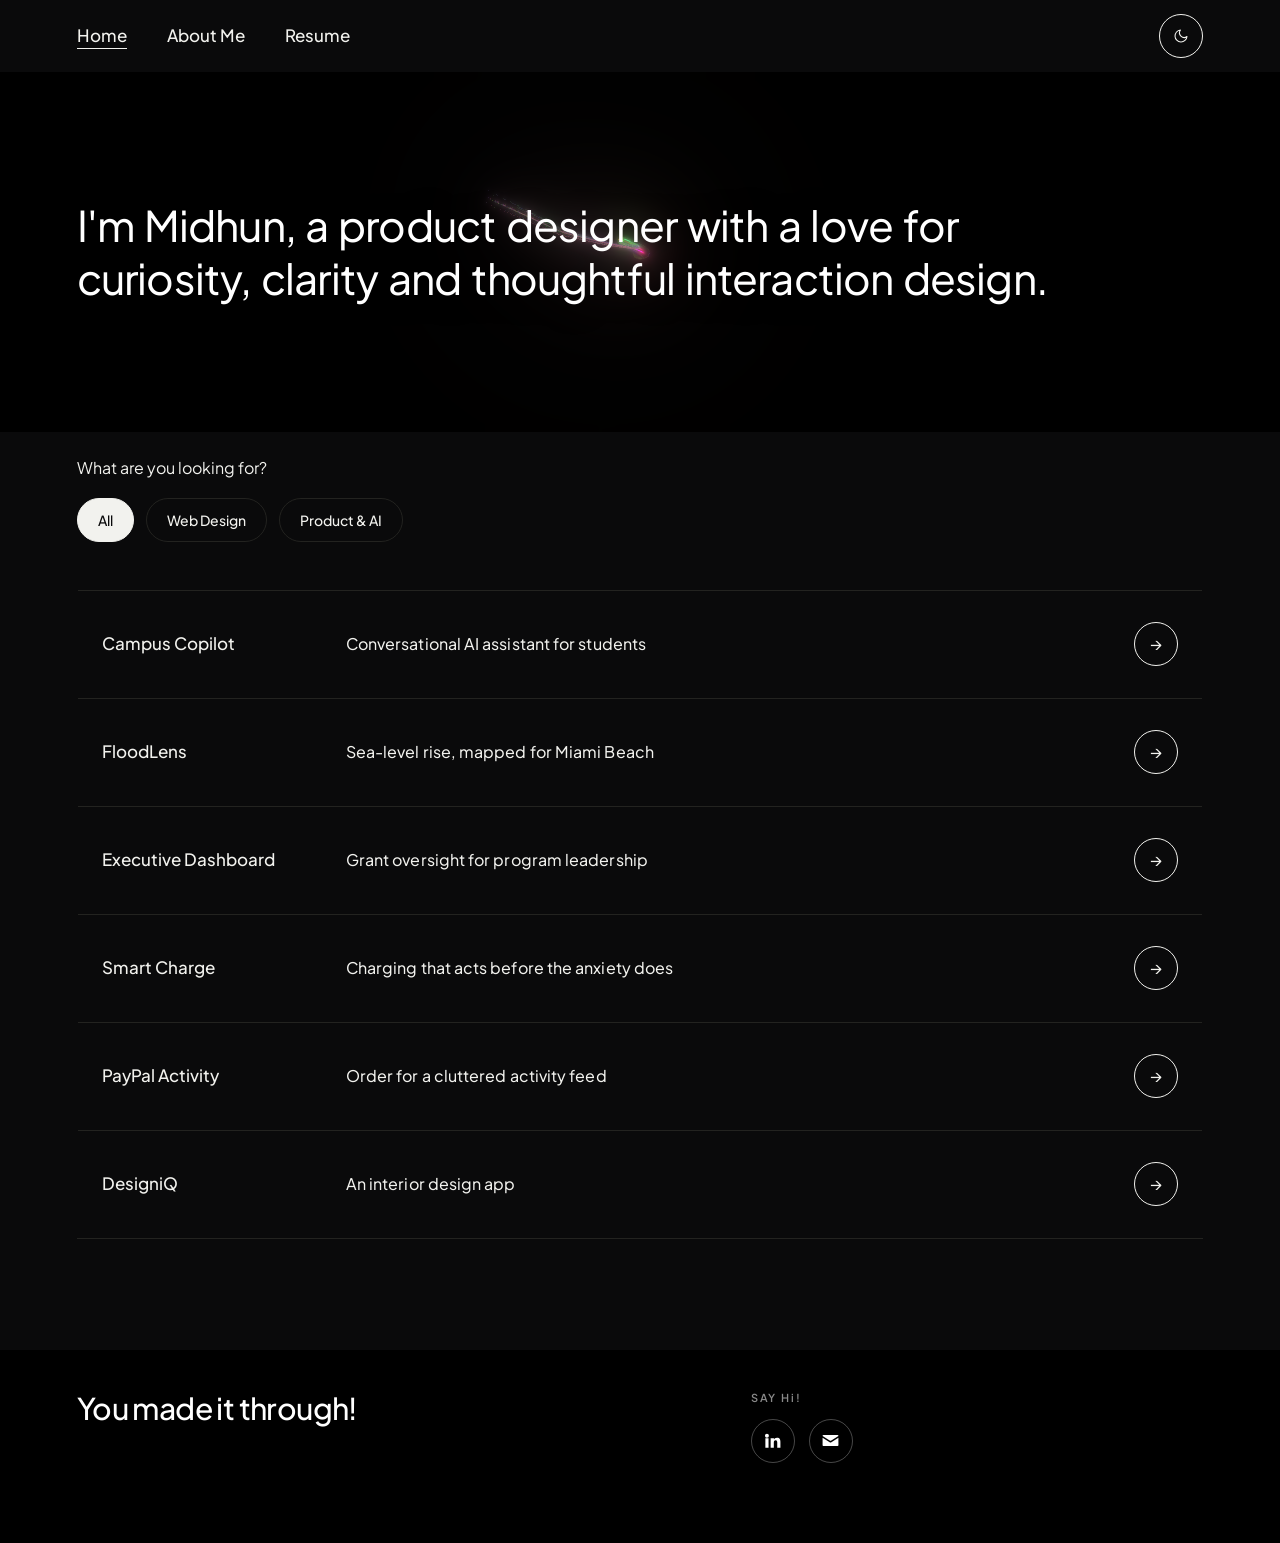
==== commit 230a15fc: "Keep only the Flat design; remove the Style menu Remove Skeuomorphism and Glassmorphism, the Style b" ====
--- a/index.html
+++ b/index.html
@@ -1,5 +1,5 @@
 <!DOCTYPE html>
-<html lang="en">
+<html lang="en" data-morphism="flat">
 <head>
   <meta charset="UTF-8" />
   <meta name="viewport" content="width=device-width, initial-scale=1.0" />
@@ -19,24 +19,7 @@
         document.documentElement.setAttribute('data-theme', 'dark');
       }
     })();
-
-    // Morphism (visual system) — independent of light/dark above, which is
-    // why it has its own attribute and its own storage key. To change what
-    // a first-time visitor sees, change `fallback`. Phones have no switcher,
-    // so this is also what every phone shows.
-    (function () {
-      var M = window.MORPHISM = {
-        key: 'morphism',
-        systems: ['flat', 'skeuomorphic', 'glass'],
-        fallback: 'flat'
-      };
-      var saved = null;
-      try { saved = localStorage.getItem(M.key); } catch (e) {}
-      document.documentElement.setAttribute('data-morphism',
-        M.systems.indexOf(saved) !== -1 ? saved : M.fallback);
-    })();
   </script>
-  <script src="morphism/morphism.js" defer></script>
 
   <style>
     @import url('https://fonts.googleapis.com/css2?family=Plus+Jakarta+Sans:ital,wght@0,200..800;1,200..800&display=swap');
@@ -650,8 +633,9 @@
     html.is-launching .project-card::before { animation: none; }
   </style>
 
-  <!-- Three visual systems over the one structure above: tokens, then the
-       shared shell (header, switcher, footer), then this page's skins. -->
+  <!-- The design over the one structure above: its tokens, the shared shell
+       (header, footer), then this page's skins. They apply under
+       html[data-morphism="flat"], which is set on the <html> tag. -->
   <link rel="stylesheet" href="morphism/tokens.css" />
   <link rel="stylesheet" href="morphism/shell.css" />
   <link rel="stylesheet" href="morphism/home.css" />
@@ -667,50 +651,6 @@
         <li><a href="SrinivasMidhun_Resume.pdf" target="_blank" rel="noopener">Resume</a></li>
       </ul>
     </nav>
-
-    <!-- One button names the current style and opens the three. Inside is a
-         single native radio group, so arrow keys move the choice and the
-         checked one is announced. -->
-    <div class="style-picker" id="style-picker">
-      <button class="style-btn" id="style-btn" type="button" aria-expanded="false" aria-controls="style-menu" aria-describedby="morph-hint-text">
-        <svg class="style-btn-icon" viewBox="0 0 24 24" aria-hidden="true">
-          <path d="M12 3.5l8.5 4.75L12 13 3.5 8.25z"/>
-          <path d="M3.5 12.5 12 17.25l8.5-4.75"/>
-          <path d="M3.5 16.25 12 21l8.5-4.75"/>
-        </svg>
-        <span class="sr-only">Interface style: </span><span id="style-btn-name">Flat design</span>
-        <svg class="style-btn-chev" viewBox="0 0 24 24" aria-hidden="true"><path d="m6 9 6 6 6-6"/></svg>
-      </button>
-      <div class="style-menu" id="style-menu" hidden>
-        <fieldset class="morph-switch" id="morph-switch">
-          <legend class="style-menu-title">Interface style</legend>
-          <label class="morph-opt">
-            <input class="morph-input" type="radio" name="morphism" value="flat" autocomplete="off">
-            <span class="morph-text">Flat design</span>
-          </label>
-          <label class="morph-opt">
-            <input class="morph-input" type="radio" name="morphism" value="skeuomorphic" autocomplete="off">
-            <span class="morph-text">Skeuomorphism</span>
-          </label>
-          <label class="morph-opt">
-            <input class="morph-input" type="radio" name="morphism" value="glass" autocomplete="off">
-            <span class="morph-text">Glassmorphism</span>
-          </label>
-        </fieldset>
-      </div>
-      <p class="morph-hint" id="morph-hint" role="note" hidden><span id="morph-hint-text">See this portfolio in two other UI styles</span>
-        <button class="morph-hint-close" type="button" aria-label="Dismiss tip">×</button></p>
-    </div>
-    <!-- mark the active style, and name it on the button, before the header is first painted -->
-    <script>
-      (function () {
-        var m = document.documentElement.getAttribute('data-morphism');
-        var el = m && document.querySelector('#morph-switch .morph-input[value="' + m + '"]');
-        if (!el) return;
-        el.checked = true;
-        document.getElementById('style-btn-name').textContent = el.parentNode.textContent.trim();
-      })();
-    </script>
 
     <button class="theme-toggle" id="theme-toggle" aria-label="Toggle dark mode" type="button">
       <svg class="icon-sun" viewBox="0 0 24 24" fill="none" stroke="currentColor" stroke-width="1.6" stroke-linecap="round" stroke-linejoin="round">
@@ -838,6 +778,9 @@
   </footer>
 
   <script>
+    // iOS only applies :active (the press feedback) when a touch listener exists.
+    document.addEventListener('touchstart', function () {}, { passive: true });
+
     // ── Theme toggle ──────────────────────────────────────
     const themeBtn = document.getElementById('theme-toggle');
     if (themeBtn) {
@@ -845,8 +788,9 @@
         const cur = document.documentElement.getAttribute('data-theme') || 'light';
         const next = cur === 'light' ? 'dark' : 'light';
         const apply = () => document.documentElement.setAttribute('data-theme', next);
-        // same cross-fade as switching morphism, when morphism.js is running
-        if (window.MORPHISM && window.MORPHISM.transition) window.MORPHISM.transition(apply);
+        // cross-fade, unless motion is reduced or the tab is in the background
+        if (document.startViewTransition && !matchMedia('(prefers-reduced-motion: reduce)').matches &&
+            document.visibilityState === 'visible') document.startViewTransition(apply);
         else apply();
         try { localStorage.setItem('theme', next); } catch (e) {}
       });
--- a/morphism/tokens.css
+++ b/morphism/tokens.css
@@ -1,41 +1,32 @@
 /* ══════════════════════════════════════════════════════════════════════
-   Morphism tokens
+   Design tokens for the home page
 
-   One component structure, three visual systems: the hosted flat design
-   and two material ones. shell.css and home.css read only these; neither
-   hard-codes a colour, shadow or radius. Each system has a light and a
-   dark variant, because the site's light/dark toggle works in all three.
+   The site's one design, Flat, as tokens: shell.css and home.css read
+   only these and hard-code no colour, shadow or radius. There is a light
+   and a dark set, because the light/dark toggle works on every page.
 
-   Attribute: html[data-morphism] = flat | skeuomorphic | glass.
-   Deliberately not data-theme: that attribute, and localStorage "theme",
-   already carry light/dark on every page of the site.
+   Attribute: html[data-morphism="flat"], set on the home page's <html>
+   tag. Light/dark is data-theme, with localStorage "theme".
 
-   The system's accent is --ui-accent, not --accent: each case study uses
-   --accent for its product's own brand colour (Penn State navy, PayPal
-   blue…), and a system must never repaint the work it is framing.
+   The accent is --ui-accent, not --accent: each case study uses --accent
+   for its product's own brand colour (Penn State navy, PayPal blue…).
 
-   Borders are always 1px in every system (transparent where a system has
-   none), and spacing lives outside this file, so switching systems can
-   never move a single element.
-
-   Lighting is part of each system and every shadow in it agrees:
-     skeuomorphic  lit from directly above
-     glass         no directional light; edges catch ambient light
+   Borders are always 1px (transparent where there is none), and spacing
+   lives outside this file.
    ══════════════════════════════════════════════════════════════════════ */
 
 :root {
-  --control-h: 44px;              /* every switch segment, filter and icon button */
+  --control-h: 44px;              /* every filter and icon button */
   --card-gap: 16px;               /* room for depth between raised cards */
   --transition-fast: 160ms cubic-bezier(.2, .7, .3, 1);
   --transition-medium: 320ms cubic-bezier(.4, 0, .2, 1);
-  --morph-duration: 340ms;        /* the cross-fade between systems */
+  --fade-duration: 340ms;         /* the light/dark cross-fade */
 }
 
-/* ── 0. FLAT ─────────────────────────────────────────────────────────
-   The site as designed and hosted: flat, monochrome, hairline rules, ink
-   pills, the rainbow ring on an open row. It runs on the same structure as
-   the material systems (44px controls, a 16px gap between rows with
-   the rule drawn in the middle of it), so switching still moves nothing. */
+/* ── FLAT ────────────────────────────────────────────────────────────
+   Flat, monochrome, hairline rules, ink pills, the rainbow ring on an
+   open row; 44px controls and a 16px gap between rows with the rule drawn
+   in the middle of it. */
 [data-morphism="flat"] {
   --page-bg: #FFF9F7;           /* blush, not pure white */
   --page-layer: none;
@@ -180,373 +171,3 @@
   --icon-ink: #F2F2EE;
   --arrow-ink-open: #F2F2EE;
 }
-
-/* Fine grain for the skeuomorphic paper. One 180px tile, rasterised once. */
-[data-morphism="skeuomorphic"] {
-  --grain-dark: url("data:image/svg+xml;utf8,<svg xmlns='http://www.w3.org/2000/svg' width='180' height='180'><filter id='n'><feTurbulence type='fractalNoise' baseFrequency='.9' numOctaves='3' stitchTiles='stitch'/><feColorMatrix values='0 0 0 0 .22  0 0 0 0 .16  0 0 0 0 .09  0 0 0 .11 0'/></filter><rect width='100%' height='100%' filter='url(%23n)'/></svg>");
-  --grain-light: url("data:image/svg+xml;utf8,<svg xmlns='http://www.w3.org/2000/svg' width='180' height='180'><filter id='n'><feTurbulence type='fractalNoise' baseFrequency='.9' numOctaves='3' stitchTiles='stitch'/><feColorMatrix values='0 0 0 0 1  0 0 0 0 1  0 0 0 0 1  0 0 0 .07 0'/></filter><rect width='100%' height='100%' filter='url(%23n)'/></svg>");
-}
-
-
-/* ── 1. SKEUOMORPHIC ─────────────────────────────────────────────────
-   Warm matte paper, raised keys, pressed selections, a mounted print.
-   Light from above: highlights on top edges, shadows fall straight down. */
-[data-morphism="skeuomorphic"] {
-  --page-bg: #F2EFE9;
-  --page-layer: var(--grain-dark);
-  --page-layer-size: 180px;
-
-  --text-primary: #1D1A16;
-  --text-secondary: #4A443B;
-  --text-muted: #655D52;        /* 4.8:1 even on the pressed wells (#E3DED5) */
-  --ui-accent: #B24E1E;
-  --ui-accent-hover: #963F15;
-  --ui-accent-ink: #FFFFFF;
-  --focus-ring: #1D1A16;
-
-  --surface-primary: #FAF8F4;
-  --surface-secondary: #EEEAE3;
-  --surface-raised: linear-gradient(180deg, #FDFCFA 0%, #F1EDE6 100%);
-  --surface-inset: #E3DED5;
-  --border-primary: rgba(58, 44, 26, .20);
-  --border-subtle: rgba(58, 44, 26, .10);
-
-  --shadow-small: inset 0 1px 0 rgba(255,255,255,.95), 0 1px 1px rgba(40,28,12,.14), 0 2px 4px -1px rgba(40,28,12,.12);
-  --shadow-medium: inset 0 1px 0 rgba(255,255,255,.9), 0 1px 1px rgba(40,28,12,.07), 0 4px 8px -4px rgba(40,28,12,.13), 0 16px 32px -20px rgba(40,28,12,.26);
-  --shadow-large: inset 0 1px 0 rgba(255,255,255,.9), 0 2px 2px rgba(40,28,12,.07), 0 10px 18px -8px rgba(40,28,12,.17), 0 30px 50px -26px rgba(40,28,12,.36);
-  --shadow-inset: inset 0 2px 3px rgba(40,28,12,.22), inset 0 0 0 1px rgba(40,28,12,.04), 0 1px 0 rgba(255,255,255,.8);
-
-  --radius-small: 6px;
-  --radius-medium: 10px;
-  --radius-large: 14px;
-  --radius-card: 14px;
-  --blur-strength: 0px;
-
-  /* header: a refined toolbar strip, not a floating card */
-  --header-bg: linear-gradient(180deg, #F9F7F3 0%, #F0EDE7 100%);
-  --header-border: transparent transparent rgba(58,44,26,.14) transparent;
-  --header-shadow: inset 0 1px 0 rgba(255,255,255,.9), 0 1px 0 rgba(255,255,255,.55), 0 6px 14px -10px rgba(40,28,12,.30);
-
-  /* the switcher: a recessed slot holding raised keys */
-  --track-bg: #E2DDD4;
-  --track-shadow: inset 0 0 0 1px rgba(58,44,26,.13), inset 0 2px 3px rgba(40,28,12,.16), 0 1px 0 rgba(255,255,255,.9);
-  --radius-track: 12px;
-  --radius-seg: 8px;
-
-  --control-bg: linear-gradient(180deg, #FDFCFA 0%, #EFEBE4 100%);
-  --control-border: rgba(58,44,26,.17);
-  --control-shadow: inset 0 1px 0 #FFFFFF, 0 1px 1px rgba(40,28,12,.15), 0 2px 3px -1px rgba(40,28,12,.12);
-  --control-ink: #3D372F;
-  --control-bg-hover: linear-gradient(180deg, #FFFFFF 0%, #F4F0EA 100%);
-  --control-shadow-hover: inset 0 1px 0 #FFFFFF, 0 1px 1px rgba(40,28,12,.15), 0 4px 7px -2px rgba(40,28,12,.16);
-  --control-bg-active: linear-gradient(180deg, #D9D3C8 0%, #E4DFD6 100%);
-  --control-border-active: rgba(58,44,26,.22);
-  --control-shadow-active: inset 0 2px 3px rgba(40,28,12,.24), inset 0 0 0 1px rgba(40,28,12,.03), 0 1px 0 rgba(255,255,255,.85);
-  --control-ink-active: #1D1A16;
-  --control-shadow-press: inset 0 1px 2px rgba(40,28,12,.22), 0 1px 0 rgba(255,255,255,.8);
-  --radius-filter: 10px;
-  /* A small amber indicator lamp, lit on the selected key. Only this
-     system has one: it is part of the hardware metaphor. Everywhere else
-     the full name, the pressed/filled face and the weight already say
-     which option is on. */
-  --indicator-display: block;
-  --indicator: #C4561C;
-  --indicator-glow: 0 0 0 1px rgba(120,40,0,.18), 0 0 6px 1px rgba(236,120,50,.55);
-
-  --icon-bg: linear-gradient(180deg, #FDFCFA 0%, #EEEAE3 100%);
-  --icon-border: rgba(58,44,26,.20);
-  --icon-shadow: inset 0 1px 0 #FFFFFF, 0 1px 1px rgba(40,28,12,.16), 0 3px 6px -2px rgba(40,28,12,.18);
-  --icon-shadow-hover: inset 0 1px 0 #FFFFFF, 0 2px 2px rgba(40,28,12,.14), 0 8px 14px -6px rgba(40,28,12,.26);
-  --icon-shadow-press: inset 0 2px 3px rgba(40,28,12,.24), 0 1px 0 rgba(255,255,255,.8);
-  --icon-ink: #1D1A16;
-
-  /* project cards: presentation boards with a little thickness */
-  --card-bg: linear-gradient(180deg, #FCFBF8 0%, #F6F3EE 100%);
-  --card-border: rgba(58,44,26,.13);
-  --card-shadow: var(--shadow-medium);
-  --card-border-hover: rgba(58,44,26,.17);
-  --card-shadow-hover: var(--shadow-large);
-  --card-shadow-lift: inset 0 1px 0 rgba(255,255,255,.9), 0 30px 60px -22px rgba(40,28,12,.42);
-  --card-lift: -3px;
-  --media-radius: 6px;
-  --media-shadow: 0 0 0 1px rgba(40,28,12,.10), 0 1px 2px rgba(40,28,12,.10), 0 10px 20px -12px rgba(40,28,12,.38);
-
-  --hero-bg: #0D0B09;
-  --hero-radius: 0px;
-  /* the band's lower lip: a dark seam, then paper catching the light */
-  --hero-edge: 0 1px 0 rgba(40,28,12,.30), 0 2px 0 rgba(255,255,255,.85);
-  --hero-overlay: radial-gradient(130% 150% at 50% 38%, transparent 58%, rgba(0,0,0,.42) 100%);
-
-  /* footer: a graphite plate the page rests on */
-  --footer-bg: #1F1D1A;
-  --footer-layer: var(--grain-light);
-  --footer-ink: #F4F1EB;
-  --footer-muted: #AFA799;
-  --footer-edge: inset 0 1px 0 rgba(255,255,255,.07), 0 -1px 0 rgba(40,28,12,.28);
-  --footer-radius: 0px;
-  --footer-focus: #F4F1EB;
-  --footer-btn-bg: linear-gradient(180deg, #37342F 0%, #282521 100%);
-  --footer-btn-border: rgba(0,0,0,.55);
-  --footer-btn-shadow: inset 0 1px 0 rgba(255,255,255,.11), 0 1px 1px rgba(0,0,0,.45), 0 3px 6px -2px rgba(0,0,0,.5);
-  --footer-btn-bg-hover: linear-gradient(180deg, #403C37 0%, #2E2B27 100%);
-  --footer-btn-shadow-hover: inset 0 1px 0 rgba(255,255,255,.13), 0 2px 2px rgba(0,0,0,.4), 0 9px 16px -6px rgba(0,0,0,.6);
-  --footer-btn-ink: #F4F1EB;
-}
-
-[data-morphism="skeuomorphic"][data-theme="dark"] {
-  --page-bg: #1A1917;
-  --page-layer: var(--grain-light);
-
-  --text-primary: #F3F0EA;
-  --text-secondary: #CBC4B8;
-  --text-muted: #A59E92;
-  --ui-accent: #F08A4B;
-  --ui-accent-hover: #F59E66;
-  --ui-accent-ink: #1A1917;
-  --focus-ring: #F3F0EA;
-
-  --surface-primary: #24221F;
-  --surface-secondary: #1F1D1A;
-  --surface-raised: linear-gradient(180deg, #2E2C28 0%, #24221F 100%);
-  --surface-inset: #121110;
-  --border-primary: rgba(255,255,255,.12);
-  --border-subtle: rgba(255,255,255,.07);
-
-  --shadow-small: inset 0 1px 0 rgba(255,255,255,.08), 0 1px 1px rgba(0,0,0,.5), 0 2px 4px -1px rgba(0,0,0,.45);
-  --shadow-medium: inset 0 1px 0 rgba(255,255,255,.07), 0 1px 1px rgba(0,0,0,.4), 0 6px 12px -6px rgba(0,0,0,.5), 0 18px 34px -20px rgba(0,0,0,.72);
-  --shadow-large: inset 0 1px 0 rgba(255,255,255,.08), 0 2px 2px rgba(0,0,0,.4), 0 12px 20px -8px rgba(0,0,0,.55), 0 32px 54px -26px rgba(0,0,0,.82);
-  --shadow-inset: inset 0 2px 4px rgba(0,0,0,.6), inset 0 0 0 1px rgba(0,0,0,.3), 0 1px 0 rgba(255,255,255,.06);
-
-  --header-bg: linear-gradient(180deg, #23211E 0%, #1C1B18 100%);
-  --header-border: transparent transparent rgba(0,0,0,.6) transparent;
-  --header-shadow: inset 0 1px 0 rgba(255,255,255,.05), 0 1px 0 rgba(255,255,255,.04), 0 8px 18px -10px rgba(0,0,0,.7);
-
-  --track-bg: #121110;
-  --track-shadow: inset 0 0 0 1px rgba(0,0,0,.55), inset 0 2px 4px rgba(0,0,0,.6), 0 1px 0 rgba(255,255,255,.06);
-
-  --control-bg: linear-gradient(180deg, #35332F 0%, #292724 100%);
-  --control-border: rgba(0,0,0,.55);
-  --control-shadow: inset 0 1px 0 rgba(255,255,255,.09), 0 1px 1px rgba(0,0,0,.5), 0 2px 3px -1px rgba(0,0,0,.45);
-  --control-ink: #D8D2C7;
-  --control-bg-hover: linear-gradient(180deg, #3B3934 0%, #2D2B27 100%);
-  --control-shadow-hover: inset 0 1px 0 rgba(255,255,255,.1), 0 1px 1px rgba(0,0,0,.5), 0 4px 7px -2px rgba(0,0,0,.55);
-  --control-bg-active: linear-gradient(180deg, #151412 0%, #1C1B18 100%);
-  --control-border-active: rgba(0,0,0,.7);
-  --control-shadow-active: inset 0 2px 4px rgba(0,0,0,.7), 0 1px 0 rgba(255,255,255,.06);
-  --control-ink-active: #FFFFFF;
-  --control-shadow-press: inset 0 2px 3px rgba(0,0,0,.6), 0 1px 0 rgba(255,255,255,.05);
-  --indicator: #FF9A57;
-  --indicator-glow: 0 0 0 1px rgba(0,0,0,.4), 0 0 7px 1px rgba(255,140,70,.6);
-
-  --icon-bg: linear-gradient(180deg, #35332F 0%, #282623 100%);
-  --icon-border: rgba(0,0,0,.55);
-  --icon-shadow: inset 0 1px 0 rgba(255,255,255,.09), 0 1px 1px rgba(0,0,0,.5), 0 3px 6px -2px rgba(0,0,0,.5);
-  --icon-shadow-hover: inset 0 1px 0 rgba(255,255,255,.1), 0 2px 2px rgba(0,0,0,.45), 0 9px 16px -6px rgba(0,0,0,.65);
-  --icon-shadow-press: inset 0 2px 4px rgba(0,0,0,.65), 0 1px 0 rgba(255,255,255,.05);
-  --icon-ink: #F3F0EA;
-
-  --card-bg: linear-gradient(180deg, #282623 0%, #22201D 100%);
-  --card-border: rgba(255,255,255,.07);
-  --card-border-hover: rgba(255,255,255,.1);
-  --card-shadow-lift: inset 0 1px 0 rgba(255,255,255,.07), 0 34px 64px -22px rgba(0,0,0,.88);
-  --media-shadow: 0 0 0 1px rgba(0,0,0,.5), 0 1px 2px rgba(0,0,0,.4), 0 10px 20px -10px rgba(0,0,0,.8);
-
-  --hero-bg: #0B0A09;
-  --hero-edge: 0 1px 0 rgba(0,0,0,.8), 0 2px 0 rgba(255,255,255,.06);
-
-  --footer-bg: #121110;
-  --footer-muted: #A59E92;
-  --footer-edge: inset 0 1px 0 rgba(255,255,255,.05), 0 -1px 0 rgba(0,0,0,.7);
-}
-
-
-/* ── 2. GLASS ────────────────────────────────────────────────────────
-   Frosted panes over a slow wash of low-saturation light (sage, apricot,
-   mist — drawn from the hero's tube colours, not a purple-blue gradient).
-   Glass only reads against things that are not glass, so the images stay
-   solid and crisp, and backdrop blur is spent in one place: the header,
-   where content actually slides underneath it. */
-[data-morphism="glass"] {
-  --page-bg: #E8ECEE;
-  /* The layer is fixed to the viewport, and its top third is always behind
-     the header or the dark hero, so the light sits where the cards travel. */
-  --page-layer:
-    radial-gradient(48vw 42vw at 6% 64%, rgba(146,204,174,.78), transparent 70%),
-    radial-gradient(44vw 40vw at 94% 46%, rgba(248,194,150,.72), transparent 70%),
-    radial-gradient(62vw 46vw at 50% 110%, rgba(156,184,228,.66), transparent 70%);
-  --page-layer-size: auto;
-
-  --text-primary: #0F1418;
-  --text-secondary: #333E47;
-  --text-muted: #4A5661;
-  --ui-accent: #1D6B58;
-  --ui-accent-hover: #155445;
-  --ui-accent-ink: #FFFFFF;
-  --focus-ring: #0F1418;
-
-  --surface-primary: rgba(255,255,255,.55);
-  --surface-secondary: rgba(255,255,255,.35);
-  --surface-raised: rgba(255,255,255,.68);
-  --surface-inset: rgba(255,255,255,.28);
-  --border-primary: rgba(255,255,255,.8);
-  --border-subtle: rgba(255,255,255,.55);
-
-  --shadow-small: inset 0 1px 0 rgba(255,255,255,.85), 0 0 0 1px rgba(22,34,44,.05), 0 2px 6px -2px rgba(22,34,44,.14);
-  --shadow-medium: inset 0 1px 0 rgba(255,255,255,.9), 0 0 0 1px rgba(22,34,44,.05), 0 10px 30px -14px rgba(22,34,44,.24);
-  --shadow-large: inset 0 1px 0 rgba(255,255,255,.95), 0 0 0 1px rgba(22,34,44,.06), 0 18px 44px -18px rgba(22,34,44,.32);
-  --shadow-inset: inset 0 1px 2px rgba(22,34,44,.1), inset 0 0 0 1px rgba(255,255,255,.35);
-
-  --radius-small: 10px;
-  --radius-medium: 14px;
-  --radius-large: 20px;
-  --radius-card: 22px;
-  --blur-strength: 22px;
-
-  --header-bg: rgba(246,248,248,.58);
-  --header-bg-scrolled: rgba(246,248,248,.78);
-  --header-border: transparent transparent rgba(255,255,255,.75) transparent;
-  --header-shadow: inset 0 -1px 0 rgba(22,34,44,.06), 0 8px 24px -16px rgba(22,34,44,.22);
-  --header-blur: blur(var(--blur-strength)) saturate(160%);
-
-  --track-bg: rgba(255,255,255,.34);
-  --track-shadow: inset 0 0 0 1px rgba(255,255,255,.75), inset 0 1px 2px rgba(22,34,44,.08), 0 0 0 1px rgba(22,34,44,.05);
-  --radius-track: 999px;
-  --radius-seg: 999px;
-  --seg-bg: transparent;
-  --seg-border: transparent;
-  --seg-shadow: none;
-  --seg-ink: #333E47;
-  --seg-bg-hover: rgba(255,255,255,.42);
-  --seg-shadow-hover: none;
-
-  --control-bg: rgba(255,255,255,.42);
-  --control-border: rgba(255,255,255,.78);
-  --control-shadow: var(--shadow-small);
-  --control-ink: #26313A;
-  --control-bg-hover: rgba(255,255,255,.64);
-  --control-shadow-hover: inset 0 1px 0 rgba(255,255,255,.9), 0 0 0 1px rgba(22,34,44,.06), 0 6px 14px -6px rgba(22,34,44,.2);
-  --control-bg-active: rgba(255,255,255,.92);
-  --control-border-active: #FFFFFF;
-  --control-shadow-active: inset 0 1px 0 #FFFFFF, 0 0 0 1px rgba(22,34,44,.1), 0 4px 12px -4px rgba(22,34,44,.24);
-  --control-ink-active: #0B1014;
-  --control-shadow-press: inset 0 1px 2px rgba(22,34,44,.12), 0 0 0 1px rgba(22,34,44,.08);
-  --radius-filter: 999px;
-  --indicator: #1D6B58;
-  --indicator-glow: none;
-
-  --icon-bg: rgba(255,255,255,.55);
-  --icon-border: rgba(255,255,255,.85);
-  --icon-shadow: var(--shadow-small);
-  --icon-bg-hover: rgba(255,255,255,.8);
-  --icon-shadow-hover: inset 0 1px 0 #FFFFFF, 0 0 0 1px rgba(22,34,44,.07), 0 8px 18px -8px rgba(22,34,44,.28);
-  --icon-shadow-press: inset 0 1px 3px rgba(22,34,44,.16), 0 0 0 1px rgba(22,34,44,.08);
-  --icon-ink: #0F1418;
-
-  --card-bg: linear-gradient(135deg, rgba(255,255,255,.64) 0%, rgba(255,255,255,.42) 100%);
-  --card-bg-hover: linear-gradient(135deg, rgba(255,255,255,.74) 0%, rgba(255,255,255,.52) 100%);
-  --card-border: rgba(255,255,255,.72);
-  --card-shadow: var(--shadow-medium);
-  --card-border-hover: rgba(255,255,255,.98);
-  --card-shadow-hover: var(--shadow-large);
-  --card-shadow-lift: inset 0 1px 0 #FFFFFF, 0 0 0 1px rgba(22,34,44,.06), 0 30px 60px -22px rgba(22,34,44,.4);
-  --card-lift: -2px;
-  --media-radius: 14px;
-  --media-shadow: 0 0 0 1px rgba(255,255,255,.75), 0 10px 24px -14px rgba(22,34,44,.35);
-
-  --hero-bg: #0A0C10;
-  --hero-radius: 0px;
-  --hero-edge: none;
-  /* a faint sheen across the top, and a hairline of refracted light below */
-  --hero-overlay:
-    linear-gradient(90deg, transparent 4%, rgba(158,207,180,.7) 30%, rgba(246,199,160,.7) 58%, rgba(170,192,226,.65) 82%, transparent 96%) bottom / 100% 1px no-repeat,
-    linear-gradient(180deg, rgba(255,255,255,.05) 0%, transparent 34%);
-
-  /* footer: smoked glass, bookending the dark hero */
-  --footer-bg: rgba(12,15,19,.93);
-  --footer-layer: linear-gradient(180deg, rgba(255,255,255,.05) 0%, transparent 40%);
-  --footer-ink: #F2F5F6;
-  --footer-muted: #A9B4BD;
-  --footer-edge: inset 0 1px 0 rgba(255,255,255,.14);
-  --footer-radius: 0px;
-  --footer-focus: #F2F5F6;
-  --footer-btn-bg: rgba(255,255,255,.08);
-  --footer-btn-border: rgba(255,255,255,.22);
-  --footer-btn-shadow: inset 0 1px 0 rgba(255,255,255,.18), 0 4px 12px -6px rgba(0,0,0,.5);
-  --footer-btn-bg-hover: rgba(255,255,255,.16);
-  --footer-btn-shadow-hover: inset 0 1px 0 rgba(255,255,255,.24), 0 10px 20px -8px rgba(0,0,0,.6);
-  --footer-btn-ink: #FFFFFF;
-}
-
-[data-morphism="glass"][data-theme="dark"] {
-  --page-bg: #0B0E11;
-  --page-layer:
-    radial-gradient(48vw 42vw at 6% 64%, rgba(64,140,108,.42), transparent 70%),
-    radial-gradient(44vw 40vw at 94% 46%, rgba(196,120,70,.30), transparent 70%),
-    radial-gradient(62vw 46vw at 50% 110%, rgba(70,98,170,.40), transparent 70%);
-
-  --text-primary: #F2F5F7;
-  --text-secondary: #C3CCD3;
-  --text-muted: #9DA8B2;
-  --ui-accent: #7FD1B5;
-  --ui-accent-hover: #9ADDC6;
-  --ui-accent-ink: #0B1512;
-  --focus-ring: #F2F5F7;
-
-  --surface-primary: rgba(255,255,255,.06);
-  --surface-secondary: rgba(255,255,255,.035);
-  --surface-raised: rgba(255,255,255,.09);
-  --surface-inset: rgba(0,0,0,.25);
-  --border-primary: rgba(255,255,255,.16);
-  --border-subtle: rgba(255,255,255,.10);
-
-  --shadow-small: inset 0 1px 0 rgba(255,255,255,.10), 0 2px 8px -2px rgba(0,0,0,.5);
-  --shadow-medium: inset 0 1px 0 rgba(255,255,255,.10), 0 14px 34px -16px rgba(0,0,0,.66);
-  --shadow-large: inset 0 1px 0 rgba(255,255,255,.14), 0 22px 48px -18px rgba(0,0,0,.76);
-  --shadow-inset: inset 0 1px 3px rgba(0,0,0,.4), inset 0 0 0 1px rgba(255,255,255,.06);
-
-  --header-bg: rgba(12,15,18,.55);
-  --header-bg-scrolled: rgba(12,15,18,.74);
-  --header-border: transparent transparent rgba(255,255,255,.10) transparent;
-  --header-shadow: 0 8px 24px -16px rgba(0,0,0,.6);
-
-  --track-bg: rgba(255,255,255,.05);
-  --track-shadow: inset 0 0 0 1px rgba(255,255,255,.12), inset 0 1px 3px rgba(0,0,0,.3);
-  --seg-ink: #C3CCD3;
-  --seg-bg-hover: rgba(255,255,255,.06);
-
-  --control-bg: rgba(255,255,255,.06);
-  --control-border: rgba(255,255,255,.15);
-  --control-ink: #DDE3E8;
-  --control-bg-hover: rgba(255,255,255,.1);
-  --control-shadow-hover: inset 0 1px 0 rgba(255,255,255,.12), 0 6px 14px -6px rgba(0,0,0,.6);
-  --control-bg-active: rgba(255,255,255,.18);
-  --control-border-active: rgba(255,255,255,.34);
-  --control-shadow-active: inset 0 1px 0 rgba(255,255,255,.2), 0 4px 14px -4px rgba(0,0,0,.6);
-  --control-ink-active: #FFFFFF;
-  --control-shadow-press: inset 0 1px 3px rgba(0,0,0,.45);
-  --indicator: #7FD1B5;
-
-  --icon-bg: rgba(255,255,255,.07);
-  --icon-border: rgba(255,255,255,.18);
-  --icon-bg-hover: rgba(255,255,255,.13);
-  --icon-shadow-hover: inset 0 1px 0 rgba(255,255,255,.16), 0 8px 18px -8px rgba(0,0,0,.65);
-  --icon-shadow-press: inset 0 1px 3px rgba(0,0,0,.5);
-  --icon-ink: #F2F5F7;
-
-  --card-bg: linear-gradient(135deg, rgba(255,255,255,.085) 0%, rgba(255,255,255,.035) 100%);
-  --card-bg-hover: linear-gradient(135deg, rgba(255,255,255,.12) 0%, rgba(255,255,255,.05) 100%);
-  --card-border: rgba(255,255,255,.12);
-  --card-border-hover: rgba(255,255,255,.24);
-  --card-shadow-lift: inset 0 1px 0 rgba(255,255,255,.14), 0 34px 64px -22px rgba(0,0,0,.85);
-  --media-shadow: 0 0 0 1px rgba(255,255,255,.14), 0 10px 24px -12px rgba(0,0,0,.7);
-
-  --hero-bg: #07090C;
-  /* the sheen only: on a dark page the hairline's colours wash out and it
-     reads as a stray grey seam where the band meets the page */
-  --hero-overlay: linear-gradient(180deg, rgba(255,255,255,.05) 0%, transparent 34%);
-
-  --footer-bg: rgba(255,255,255,.035);
-  --footer-layer: none;
-  --footer-muted: #9DA8B2;
-  --footer-edge: inset 0 1px 0 rgba(255,255,255,.10);
-}
--- a/morphism/shell.css
+++ b/morphism/shell.css
@@ -1,16 +1,12 @@
 /* ══════════════════════════════════════════════════════════════════════
-   Morphism shell — the parts every page shares: page ground, header,
-   the morphism switcher, icon buttons, footer, focus and the cross-fade.
-   Everything is scoped to html[data-morphism], which the boot script in
-   <head> sets before first paint. Without it (no JS) the page falls back
-   to its original monochrome design and the switcher stays hidden.
-
-   Structure never depends on the active system: sizes, gaps and borders
-   are fixed here, and only colour, depth, radius and material come from
-   tokens.css.
+   Shell — the home page's shared parts: page ground, header, the
+   light/dark button, footer, focus and the light/dark cross-fade.
+   Everything is scoped to html[data-morphism="flat"], set on the home
+   page's <html> tag. Sizes, gaps and borders are fixed here; colour,
+   depth and radius come from tokens.css.
    ══════════════════════════════════════════════════════════════════════ */
 
-/* The page's own rules read these; point them at the active system. */
+/* The page's own rules read these; point them at the design's tokens. */
 html[data-morphism] {
   --bg: var(--page-bg);
   --ink: var(--text-primary);
@@ -49,11 +45,10 @@
 
 
 /* ── Header ──────────────────────────────────────────────────────────
-   Navigation on the left; the style picker and the light/dark toggle
-   together on the right, the two appearance controls side by side. */
+   Navigation on the left, the light/dark toggle on the right. */
 html[data-morphism] .site-header {
   display: grid;
-  grid-template-columns: minmax(0, 1fr) auto auto;
+  grid-template-columns: minmax(0, 1fr) auto;
   align-items: center;
   column-gap: 12px;
   padding: 14px var(--side);          /* 14 + 44 + 14 = the same 72px bar */
@@ -72,7 +67,7 @@
 html[data-morphism] .main-nav .theme-toggle { margin-left: auto; }
 
 /* The bar's material is drawn by this layer rather than the header box,
-   so a system can inset it or frost it (glass) without
+   so it can be inset or frosted without
    touching the header's layout. */
 html[data-morphism] :is(.site-header, .main-nav)::before {
   content: "";
@@ -88,289 +83,11 @@
           backdrop-filter: var(--header-blur, none);
   transition: box-shadow var(--transition-medium), background-color var(--transition-medium);
 }
-html[data-morphism].is-scrolled :is(.site-header, .main-nav)::before {
-  background: var(--header-bg-scrolled, var(--header-bg, transparent));
-  box-shadow: var(--header-shadow-scrolled, var(--header-shadow, none));
-}
 
 html[data-morphism] .site-nav { justify-self: start; min-width: 0; }
 html[data-morphism] .site-header .nav-links { gap: 48px; }
 html[data-morphism] .nav-links a { color: var(--text-primary); white-space: nowrap; }
 html[data-morphism] .nav-links a::after { background: var(--text-primary); }
-
-/* ── Navigation links in the material systems ────────────────────────
-   Flat keeps the hosted underline. In the four material systems the page
-   you are on sits in the system's own surface — the same pressed or
-   filled form as a chosen key — and the other links take the raised form
-   on hover. The surface is drawn around the text by ::before, 44px tall
-   like every other control in the bar, so no link moves and every target
-   grows. .nav-links is the home page's and About's list; .main-nav ul
-   the case studies'. */
-html[data-morphism]:not([data-morphism="flat"]) :is(.nav-links, .main-nav ul) a::before {
-  content: "";
-  position: absolute;
-  top: calc(50% - 1.5px);             /* the link box carries 3px of underline room below the text */
-  left: -0.75em;
-  right: -0.75em;
-  height: var(--control-h);
-  translate: 0 -50%;
-  z-index: -1;
-  border: 1px solid;
-  border-color: var(--nav-hover-border, var(--control-border));
-  border-radius: var(--radius-filter);
-  background: var(--nav-hover-bg, var(--control-bg));
-  box-shadow: var(--nav-hover-shadow, var(--control-shadow));
-  opacity: 0;
-  transition: opacity var(--transition-fast);
-}
-html[data-morphism]:not([data-morphism="flat"]) :is(.nav-links, .main-nav ul) a:is(:hover, :focus-visible)::before {
-  opacity: 1;
-}
-html[data-morphism]:not([data-morphism="flat"]) :is(.nav-links, .main-nav ul) a:is(.active, [aria-current="page"])::before {
-  opacity: 1;
-  border-color: var(--nav-current-border, var(--control-border-active));
-  background: var(--nav-current-bg, var(--control-bg-active));
-  box-shadow: var(--nav-current-shadow, var(--control-shadow-active));
-}
-/* the surface replaces the underline, and carries the focus ring */
-html[data-morphism]:not([data-morphism="flat"]) :is(.nav-links, .main-nav ul) a::after { display: none; }
-html[data-morphism]:not([data-morphism="flat"]) :is(.nav-links, .main-nav ul) a:focus-visible { outline: none; }
-html[data-morphism]:not([data-morphism="flat"]) :is(.nav-links, .main-nav ul) a:focus-visible::before {
-  outline: 2px solid var(--focus-ring);
-  outline-offset: 2px;
-}
-
-
-/* ── Style picker ────────────────────────────────────────────────────
-   One button beside light/dark names the current style and opens the
-   five. Inside is one native radio group: Tab lands on the chosen style,
-   arrow keys move the choice (and the page follows, live), the checked
-   option is announced, and Enter or Escape closes it. Every surface comes
-   from tokens, so the button and the menu are made of whichever material
-   is showing. */
-.style-picker { display: none; }
-
-html[data-morphism] .style-picker {
-  display: block;
-  position: relative;
-  justify-self: end;
-}
-
-.style-btn {
-  display: inline-flex;
-  align-items: center;
-  gap: 8px;
-  height: var(--control-h);
-  padding: 0 14px 0 13px;
-  border: 1px solid;
-  border-color: var(--control-border);
-  border-radius: var(--radius-filter);
-  background: var(--control-bg);
-  box-shadow: var(--control-shadow);
-  color: var(--control-ink);
-  font: 500 14px/1 var(--font-sans);
-  letter-spacing: -0.01em;
-  white-space: nowrap;
-  cursor: pointer;
-  -webkit-tap-highlight-color: transparent;
-  transition: box-shadow var(--transition-fast), background-color var(--transition-fast),
-              border-color var(--transition-fast), color var(--transition-fast), scale var(--transition-fast);
-}
-.style-btn svg {
-  flex: none;
-  fill: none;
-  stroke: currentColor;
-  stroke-width: 1.6;
-  stroke-linecap: round;
-  stroke-linejoin: round;
-}
-.style-btn-icon { width: 16px; height: 16px; }
-.style-btn-chev { width: 12px; height: 12px; opacity: .7; transition: rotate var(--transition-fast); }
-.style-btn:hover {
-  border-color: var(--control-border-hover, var(--control-border));
-  background: var(--control-bg-hover);
-  box-shadow: var(--control-shadow-hover);
-}
-/* open: the button takes the system's pressed form, like a chosen filter */
-.style-btn[aria-expanded="true"] {
-  border-color: var(--control-border-active);
-  background: var(--control-bg-active);
-  box-shadow: var(--control-shadow-active);
-  color: var(--control-ink-active);
-}
-.style-btn[aria-expanded="true"] .style-btn-chev { rotate: 180deg; }
-.style-btn:active { scale: .97; }
-
-/* The menu: a raised panel of the system's own surface, frosted in glass. */
-.style-menu {
-  position: absolute;
-  top: calc(100% + 10px);
-  right: 0;
-  z-index: 20;
-  width: 248px;
-  padding: 6px;
-  border: 1px solid;
-  border-color: var(--border-subtle);
-  border-radius: var(--radius-large);
-  background: var(--surface-raised);
-  box-shadow: var(--menu-shadow, var(--shadow-large));
-  -webkit-backdrop-filter: var(--header-blur, none);
-          backdrop-filter: var(--header-blur, none);
-  animation: style-menu-in 160ms cubic-bezier(.2, .7, .3, 1);
-}
-.style-menu[hidden] { display: none; }
-@keyframes style-menu-in { from { opacity: 0; translate: 0 -4px; } }
-
-.morph-switch {
-  margin: 0;
-  padding: 0;
-  border: 0;
-  min-inline-size: 0;
-}
-.style-menu-title {
-  float: left;                        /* lets a legend lay out like any block */
-  width: 100%;
-  padding: 10px 14px 8px;
-  font: 600 10.5px/1 var(--font-sans);
-  letter-spacing: .14em;
-  text-transform: uppercase;
-  color: var(--text-secondary);
-}
-
-/* Each option is a full-width 44px row. Its face is drawn behind the text:
-   the system's raised key on hover, its pressed or filled key once chosen. */
-.morph-opt {
-  clear: both;
-  position: relative;
-  display: flex;
-  align-items: center;
-  height: var(--control-h);
-  padding: 0 14px;
-  cursor: pointer;
-  font: 500 14px/1 var(--font-sans);
-  letter-spacing: -0.01em;
-  white-space: nowrap;
-  color: var(--seg-ink, var(--control-ink));
-  -webkit-tap-highlight-color: transparent;
-  user-select: none;
-  transition: color var(--transition-fast);
-}
-.morph-opt::before {
-  content: "";
-  position: absolute;
-  inset: 2px 0;
-  border: 1px solid;
-  border-color: var(--seg-border, var(--control-border));
-  border-radius: var(--radius-seg);
-  background: var(--seg-bg-hover, var(--control-bg-hover));
-  box-shadow: var(--seg-shadow-hover, var(--control-shadow-hover));
-  opacity: 0;
-  transition: opacity var(--transition-fast);
-}
-
-/* the indicator lamp — only where the system has one (skeuomorphic) */
-.morph-opt::after {
-  content: "";
-  display: var(--indicator-display, none);
-  position: absolute;
-  right: 16px;
-  top: 50%;
-  width: 4px;
-  height: 4px;
-  margin-top: -2px;
-  border-radius: 50%;
-  background: var(--seg-indicator, var(--indicator));
-  box-shadow: var(--indicator-glow, none);
-  opacity: 0;
-  scale: .3;
-  transition: opacity var(--transition-fast), scale var(--transition-fast);
-}
-
-/* The radio stays in the accessibility tree and in the tab order; only
-   its native paint is hidden. */
-.morph-input {
-  position: absolute;
-  inset: 0;
-  margin: 0;
-  opacity: 0;
-  cursor: pointer;
-}
-
-.morph-text {
-  position: relative;
-  pointer-events: none;
-}
-
-.morph-opt:hover::before { opacity: 1; }
-
-.morph-opt:has(.morph-input:checked) {
-  color: var(--seg-ink-active, var(--control-ink-active));
-  font-weight: var(--control-weight-active, 650);
-}
-.morph-opt:has(.morph-input:checked)::before {
-  opacity: 1;
-  border-color: var(--seg-border-active, var(--control-border-active));
-  background: var(--seg-bg-active, var(--control-bg-active));
-  box-shadow: var(--seg-shadow-active, var(--control-shadow-active));
-}
-.morph-opt:has(.morph-input:checked)::after { opacity: 1; scale: 1; }
-
-.morph-opt:has(.morph-input:focus-visible)::before {
-  opacity: 1;
-  outline: 2px solid var(--focus-ring);
-  outline-offset: 1px;
-}
-
-
-/* ── First-visit hint ────────────────────────────────────────────────
-   Shown once, below the style button, and gone after interaction or a
-   few seconds. The same sentence is the button's accessible description
-   permanently (aria-describedby), so nobody depends on seeing it. */
-.morph-hint {
-  position: absolute;
-  top: calc(100% + 12px);
-  right: 0;
-  z-index: 2;
-  display: flex;
-  align-items: center;
-  gap: 4px;
-  padding: 6px 6px 6px 14px;
-  border: 1px solid;
-  border-color: var(--control-border);
-  border-radius: 999px;
-  background: var(--surface-primary);
-  box-shadow: var(--shadow-medium);
-  color: var(--text-primary);
-  font: 500 13px/1.3 var(--font-sans);
-  letter-spacing: -0.005em;
-  white-space: nowrap;
-  opacity: 0;
-  translate: 0 -4px;
-  transition: opacity 220ms ease, translate 220ms ease;
-}
-html[data-morphism="glass"] .morph-hint {
-  background: rgba(255,255,255,.86);
-  -webkit-backdrop-filter: blur(16px);
-          backdrop-filter: blur(16px);
-}
-html[data-morphism="glass"][data-theme="dark"] .morph-hint { background: rgba(22,26,31,.9); }
-.morph-hint.is-visible { opacity: 1; translate: 0 0; }
-.morph-hint[hidden] { display: none; }
-
-.morph-hint-close {
-  position: relative;
-  width: 28px;
-  height: 28px;
-  border: 0;
-  border-radius: 50%;
-  background: transparent;
-  color: var(--text-secondary);
-  font: 400 18px/1 var(--font-sans);
-  cursor: pointer;
-}
-.morph-hint-close::after { content: ""; position: absolute; inset: -8px; }   /* 44px target */
-.morph-hint-close:hover { background: var(--surface-secondary); color: var(--text-primary); }
-
 
 /* ── Icon buttons: light/dark toggle ─────────────────────────────── */
 html[data-morphism] .theme-toggle {
@@ -437,7 +154,7 @@
 
 
 /* ── Focus ───────────────────────────────────────────────────────────
-   One ring per system, chosen for at least 3:1 against its ground. */
+   The ring is chosen for at least 3:1 against its ground. */
 html[data-morphism] :is(a, button):focus-visible {
   outline: 2px solid var(--focus-ring);
   outline-offset: 3px;
@@ -447,14 +164,13 @@
 }
 
 
-/* ── Switching systems ───────────────────────────────────────────────
-   morphism.js swaps the attribute inside a view transition, so the whole
-   page cross-fades between two finished states: nothing is laid out
-   twice, no shadow is interpolated frame by frame, and nothing moves. */
+/* ── Light/dark cross-fade ────────────────────────────────────────────
+   The theme toggle swaps data-theme inside a view transition, so the whole
+   page cross-fades between two finished states and nothing moves. */
 ::view-transition-group(*),
 ::view-transition-old(*),
 ::view-transition-new(*) {
-  animation-duration: var(--morph-duration);
+  animation-duration: var(--fade-duration);
   animation-timing-function: cubic-bezier(.4, 0, .2, 1);
 }
 
@@ -468,13 +184,6 @@
   html[data-morphism] .site-header .nav-links { gap: 32px; }
 }
 
-/* Phones: no style picker. Phones get the default system (or whatever was
-   chosen on a larger screen of the same device), and the header keeps
-   just the navigation and the light/dark toggle. */
-@media (max-width: 639px) {
-  html[data-morphism] .site-header { grid-template-columns: minmax(0, 1fr) auto; }
-  html[data-morphism] .style-picker { display: none; }
-}
 @media (max-width: 720px) {
   html[data-morphism] .site-header .nav-links { gap: 28px; }
 }
@@ -485,14 +194,9 @@
 
 
 @media (prefers-reduced-motion: reduce) {
-  .morph-opt, .morph-opt::before, .morph-opt::after,
-  .style-btn, .style-btn-chev,
-  .morph-hint, html[data-morphism] .theme-toggle,
+  html[data-morphism] .theme-toggle,
   html[data-morphism] :is(.site-header, .main-nav)::before,
-  html[data-morphism] :is(.nav-links, .main-nav ul) a::before,
   html[data-morphism] :is(.footer-links, .footer-right ul) a { transition: none; }
-  .style-menu { animation: none; }
-  .style-btn:active,
   html[data-morphism] .theme-toggle:active,
   html[data-morphism] :is(.footer-links, .footer-right ul) a:active { scale: none; }
   html[data-morphism] :is(.footer-links, .footer-right ul) a:hover,
--- a/morphism/home.css
+++ b/morphism/home.css
@@ -1,18 +1,11 @@
 /* ══════════════════════════════════════════════════════════════════════
-   Morphism — homepage: hero, filters, project cards.
+   Home page skins: hero, filters, project cards.
    Hover expansion, hand-off and the launch are untouched; this file only
-   dresses the rows. Every size and gap below is the same in all three
-   systems, so switching never moves a project.
+   dresses the rows.
    ══════════════════════════════════════════════════════════════════════ */
 
 /* ── Hero ────────────────────────────────────────────────────────────
-   Stays typographic. Each system gets one quiet gesture: a tint of the
-   black, and its own treatment — skeuomorphic a bevelled lip and a
-   display vignette, glass a faint sheen across the top like light on a
-   pane (plus, in light mode, a hairline of refracted light along the
-   bottom).
-   An inset band gives back exactly as much inner padding as it takes in
-   margin, so the statement sits on the same pixels in every system. */
+   Stays typographic: the statement over the tubes on the hero colour. */
 html[data-morphism] .hero {
   margin-inline: var(--hero-inset, 0px);
   padding-inline: calc(var(--side) - var(--hero-inset, 0px));
@@ -37,8 +30,7 @@
 
 /* ── Filters ─────────────────────────────────────────────────────────
    Toggle buttons with a real pressed state (aria-pressed). Chosen = the
-   system's pressed or filled form + heavier label + the indicator pip,
-   never one cue alone. */
+   filled form + a heavier label, never one cue alone. */
 html[data-morphism] .work-label { color: var(--text-primary); }
 html[data-morphism] .filters { gap: 12px; }
 
@@ -82,30 +74,10 @@
   font-weight: var(--control-weight-active, 650);
 }
 
-/* the indicator lamp, where the system has one (skeuomorphic) */
-html[data-morphism] .filter-btn::after {
-  content: "";
-  display: var(--indicator-display, none);
-  position: absolute;
-  left: 50%;
-  bottom: 6px;
-  width: 4px;
-  height: 4px;
-  margin-left: -2px;
-  border-radius: 50%;
-  background: var(--indicator);
-  box-shadow: var(--indicator-glow, none);
-  opacity: 0;
-  scale: .3;
-  transition: opacity var(--transition-fast), scale var(--transition-fast);
-}
-html[data-morphism] .filter-btn.active::after { opacity: 1; scale: 1; }
 
 
 /* ── Project cards ───────────────────────────────────────────────────
-   Contiguous rows become separate surfaces (law of common region): each
-   project owns one continuous material, and the gap between them is what
-   lets a system's depth read at all. */
+   Each project is its own row, with a 16px gap between rows. */
 html[data-morphism] .projects-list {
   gap: var(--card-gap);
   border-top: 0;
@@ -150,15 +122,11 @@
   transition: box-shadow 200ms cubic-bezier(.22, .7, .3, 1);
 }
 
-/* The traced rainbow ring belongs to the flat design. The material
-   systems say "open" with depth instead, and dropping it also stops a
-   conic-gradient repainting every frame while a row is open. */
-html[data-morphism] .project-card::before { display: none; }
+/* The traced rainbow ring on an open row. */
 html[data-morphism="flat"] .project-card::before { display: block; }
 
 /* Flat keeps the hosted design's hairline list: no surface under a row,
-   just a rule — drawn in the middle of the shared gap, so the rows sit
-   exactly where they sit in every other system. Each visible row draws
+   just a rule, drawn in the middle of the gap. Each visible row draws
    the rule above itself and the list draws the last one, so filtering
    never doubles or drops a line. */
 html[data-morphism="flat"] .projects-list { position: relative; }
@@ -183,7 +151,7 @@
 html[data-morphism="flat"] .projects-list:has(> .project-card.is-open:last-child)::after { opacity: 0; }
 
 /* The image keeps its own colours and proportions; only its corners and
-   its mount follow the system. The media box is exactly the image's
+   its mount are styled. The media box is exactly the image's
    size (max-width/height keep it from overflowing mid-animation), so it
    no longer needs to clip, and the mount shadow can show. */
 html[data-morphism] .p-media { overflow: visible; }
@@ -199,7 +167,7 @@
 
 
 /* ── The arrow: the one affordance that says "this goes somewhere" ──
-   Always visible, never hover-only. Takes the system's icon-button form
+   Always visible, never hover-only. Takes the icon-button form
    and slides a few pixels toward its destination when the card opens. */
 html[data-morphism] .p-arrow {
   border: 1px solid;
@@ -257,7 +225,6 @@
   html[data-morphism] .project-card.is-open { translate: none; }
   html[data-morphism] .project-card:active { scale: none; }
   html[data-morphism] .project-card.is-open .p-arrow { transform: none; }
-  html[data-morphism] .filter-btn,
-  html[data-morphism] .filter-btn::after { transition: none; }
+  html[data-morphism] .filter-btn { transition: none; }
   html[data-morphism] .filter-btn:active { scale: none; }
 }
